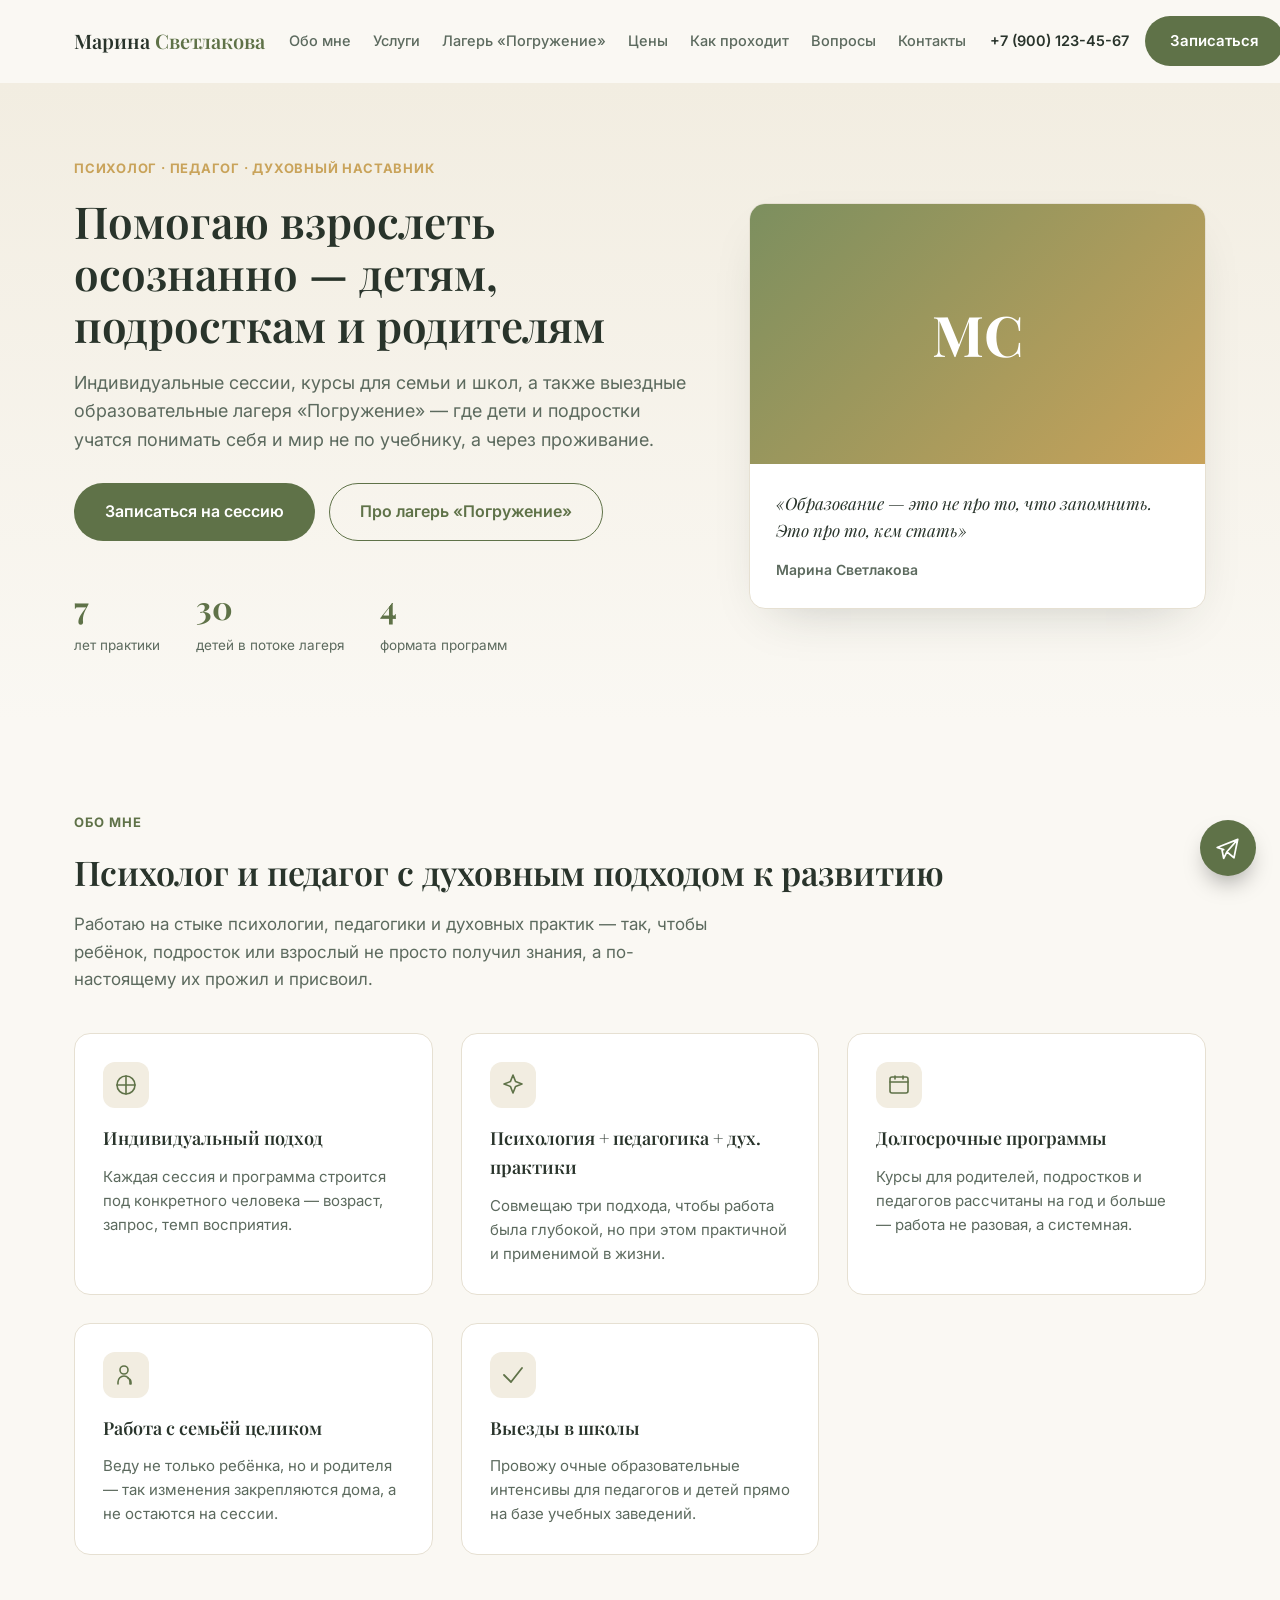
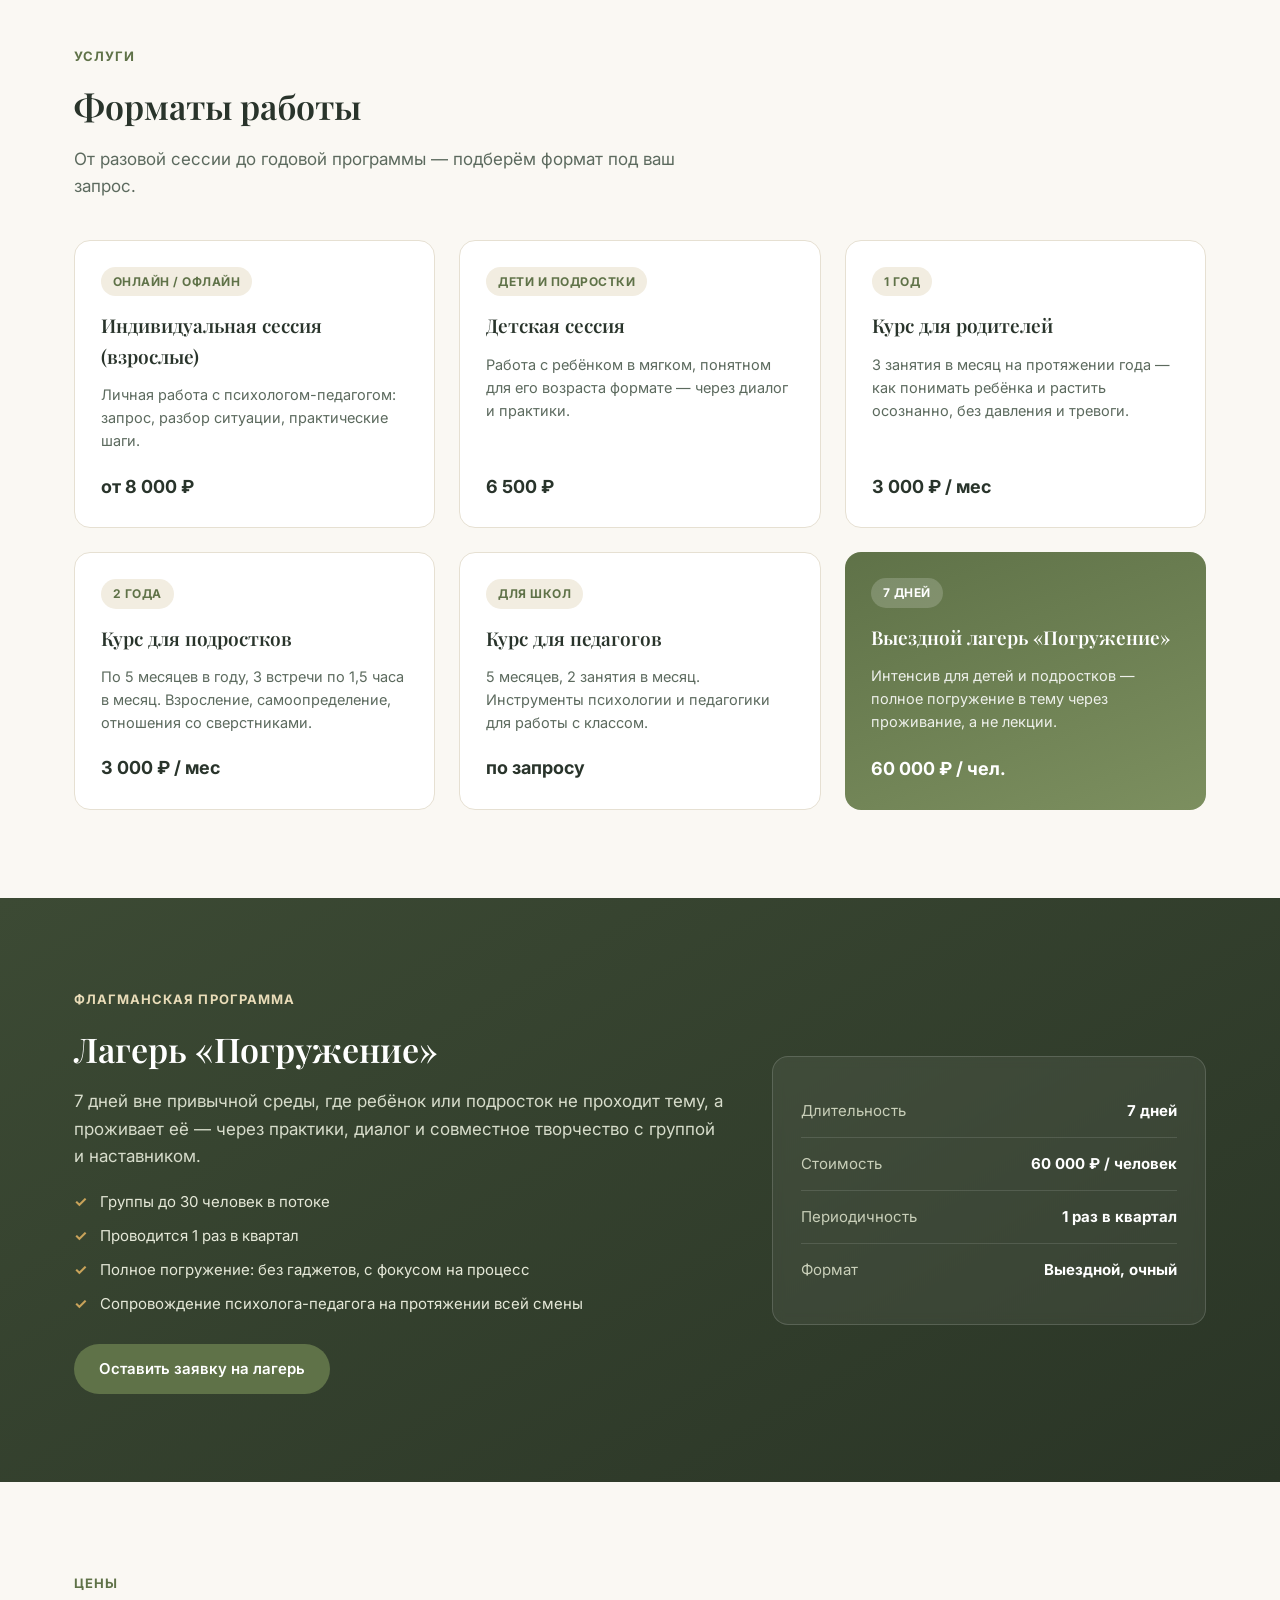
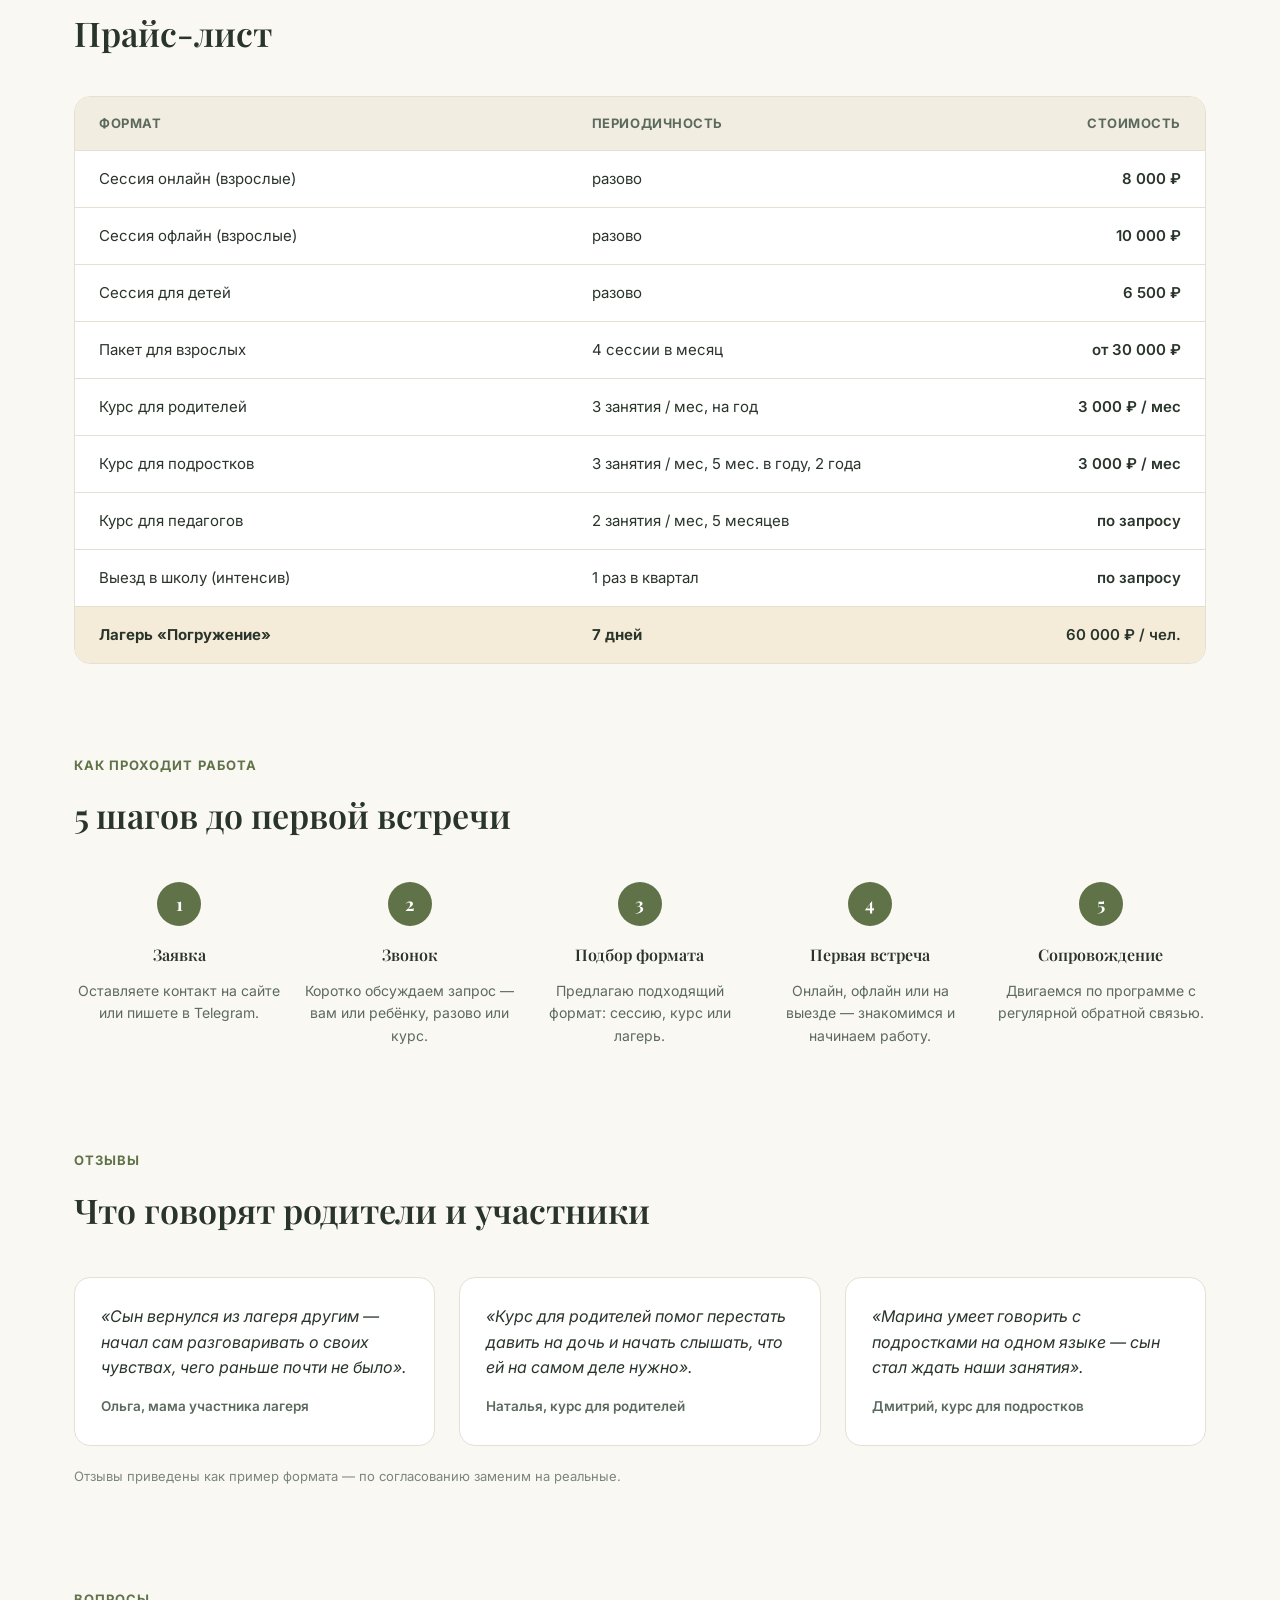
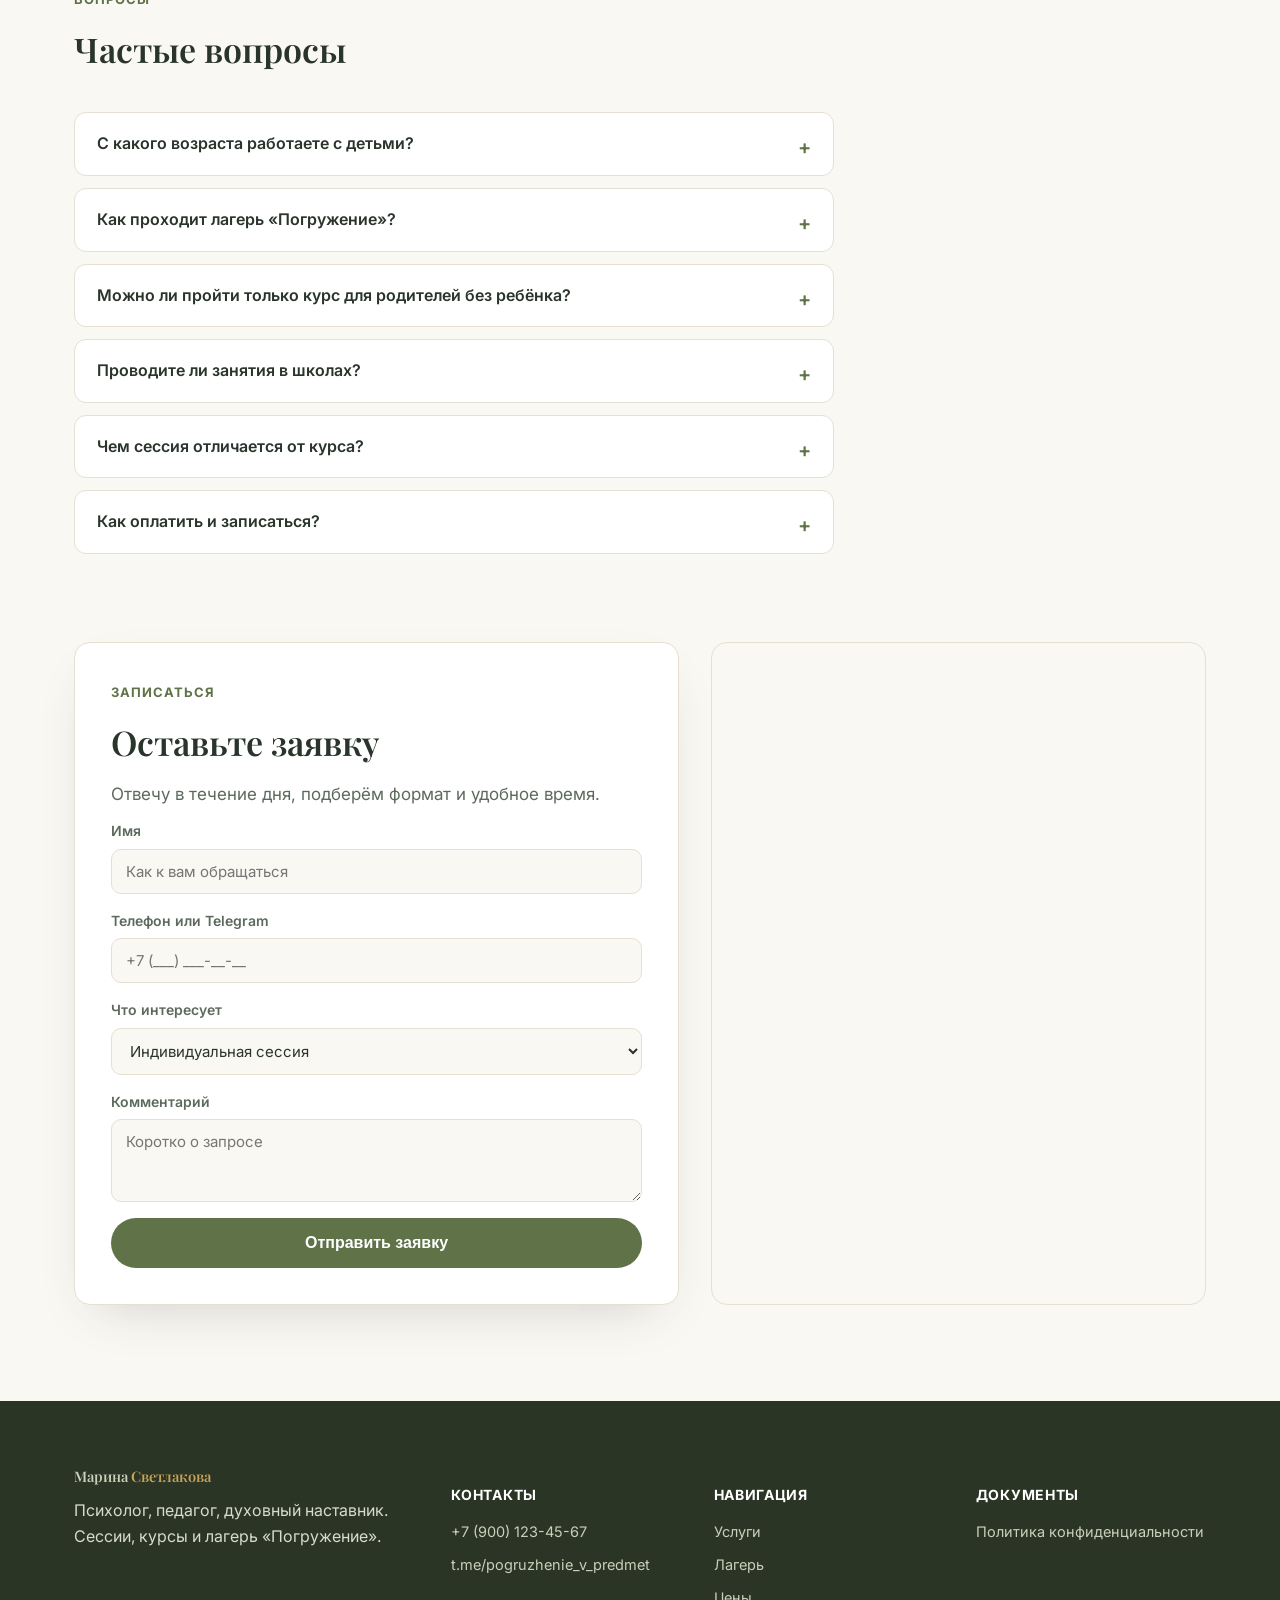
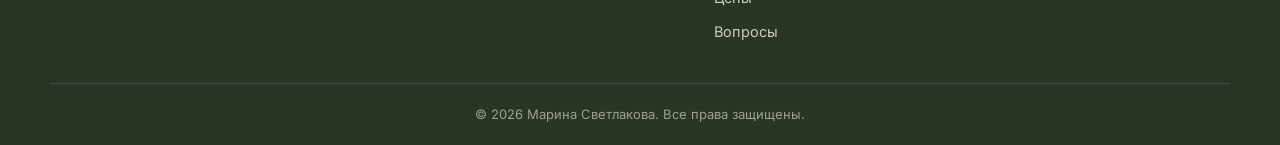
==== index.html @ 09aef061 "init: landing for Марина Светлакова — психолог-педагог, программа Погружение" ====
<!DOCTYPE html>
<html lang="ru">
<head>
<meta charset="UTF-8">
<meta name="viewport" content="width=device-width, initial-scale=1.0">
<title>Марина Светлакова — психолог-педагог, программа «Погружение»</title>
<meta name="description" content="Индивидуальные сессии, детские и подростковые курсы, выездные образовательные лагеря «Погружение» с психологом-педагогом Мариной Светлаковой.">
<link rel="preconnect" href="https://fonts.googleapis.com">
<link rel="preconnect" href="https://fonts.gstatic.com" crossorigin>
<link href="https://fonts.googleapis.com/css2?family=Playfair+Display:wght@500;600;700&family=Inter:wght@400;500;600;700;800&display=swap" rel="stylesheet">
<link rel="stylesheet" href="styles.css">
</head>
<body>

<header class="header" id="header">
  <div class="header__inner container">
    <a href="#" class="logo">Марина <span>Светлакова</span></a>
    <nav class="nav" id="nav">
      <a href="#about">Обо мне</a>
      <a href="#services">Услуги</a>
      <a href="#camp">Лагерь «Погружение»</a>
      <a href="#price">Цены</a>
      <a href="#process">Как проходит</a>
      <a href="#faq">Вопросы</a>
      <a href="#contacts">Контакты</a>
    </nav>
    <div class="header__actions">
      <a href="tel:+79001234567" class="header__phone">+7 (900) 123-45-67</a>
      <a href="#form" class="btn btn--primary">Записаться</a>
      <button class="burger" id="burger" aria-label="Меню"><span></span><span></span><span></span></button>
    </div>
  </div>
</header>

<main>

  <!-- HERO -->
  <section class="hero">
    <div class="container hero__inner">
      <div class="hero__text">
        <span class="eyebrow">Психолог · педагог · духовный наставник</span>
        <h1>Помогаю взрослеть осознанно — детям, подросткам и родителям</h1>
        <p class="hero__lead">Индивидуальные сессии, курсы для семьи и школ, а также выездные образовательные лагеря «Погружение» — где дети и подростки учатся понимать себя и мир не по учебнику, а через проживание.</p>
        <div class="hero__cta">
          <a href="#form" class="btn btn--primary btn--lg">Записаться на сессию</a>
          <a href="#camp" class="btn btn--ghost btn--lg">Про лагерь «Погружение»</a>
        </div>
        <div class="hero__stats">
          <div class="stat"><span class="stat__num" data-target="7">0</span><span class="stat__label">лет практики</span></div>
          <div class="stat"><span class="stat__num" data-target="30">0</span><span class="stat__label">детей в потоке лагеря</span></div>
          <div class="stat"><span class="stat__num" data-target="4">0</span><span class="stat__label">формата программ</span></div>
        </div>
      </div>
      <div class="hero__card">
        <div class="hero__card-photo" aria-hidden="true">МС</div>
        <div class="hero__card-body">
          <p class="hero__card-quote">«Образование — это не про то, что запомнить. Это про то, кем стать»</p>
          <span class="hero__card-name">Марина Светлакова</span>
        </div>
      </div>
    </div>
  </section>

  <!-- ADVANTAGES -->
  <section class="adv-section" id="about">
    <div class="container">
      <span class="section-tag">Обо мне</span>
      <h2>Психолог и педагог с духовным подходом к развитию</h2>
      <p class="section-lead">Работаю на стыке психологии, педагогики и духовных практик — так, чтобы ребёнок, подросток или взрослый не просто получил знания, а по-настоящему их прожил и присвоил.</p>
      <div class="adv-grid">
        <div class="adv">
          <div class="adv__icon"><svg viewBox="0 0 24 24" fill="none"><path d="M12 3v18M3 12h18" stroke="currentColor" stroke-width="1.6" stroke-linecap="round"/><circle cx="12" cy="12" r="9" stroke="currentColor" stroke-width="1.6"/></svg></div>
          <h3>Индивидуальный подход</h3>
          <p>Каждая сессия и программа строится под конкретного человека — возраст, запрос, темп восприятия.</p>
        </div>
        <div class="adv">
          <div class="adv__icon"><svg viewBox="0 0 24 24" fill="none"><path d="M12 2l2.6 6.6L21 11l-6.4 2.4L12 20l-2.6-6.6L3 11l6.4-2.4L12 2z" stroke="currentColor" stroke-width="1.6" stroke-linejoin="round"/></svg></div>
          <h3>Психология + педагогика + дух. практики</h3>
          <p>Совмещаю три подхода, чтобы работа была глубокой, но при этом практичной и применимой в жизни.</p>
        </div>
        <div class="adv">
          <div class="adv__icon"><svg viewBox="0 0 24 24" fill="none"><rect x="3" y="4" width="18" height="16" rx="2" stroke="currentColor" stroke-width="1.6"/><path d="M3 9h18M8 3v3M16 3v3" stroke="currentColor" stroke-width="1.6" stroke-linecap="round"/></svg></div>
          <h3>Долгосрочные программы</h3>
          <p>Курсы для родителей, подростков и педагогов рассчитаны на год и больше — работа не разовая, а системная.</p>
        </div>
        <div class="adv">
          <div class="adv__icon"><svg viewBox="0 0 24 24" fill="none"><path d="M4 21v-2a6 6 0 0112 0v2M10 11a4 4 0 100-8 4 4 0 000 8zM17 21v-1.5a4.5 4.5 0 00-3-4.24" stroke="currentColor" stroke-width="1.6" stroke-linecap="round"/></svg></div>
          <h3>Работа с семьёй целиком</h3>
          <p>Веду не только ребёнка, но и родителя — так изменения закрепляются дома, а не остаются на сессии.</p>
        </div>
        <div class="adv">
          <div class="adv__icon"><svg viewBox="0 0 24 24" fill="none"><path d="M3 12l7 7L21 5" stroke="currentColor" stroke-width="1.8" stroke-linecap="round" stroke-linejoin="round"/></svg></div>
          <h3>Выезды в школы</h3>
          <p>Провожу очные образовательные интенсивы для педагогов и детей прямо на базе учебных заведений.</p>
        </div>
      </div>
    </div>
  </section>

  <!-- SERVICES -->
  <section class="services" id="services">
    <div class="container">
      <span class="section-tag">Услуги</span>
      <h2>Форматы работы</h2>
      <p class="section-lead">От разовой сессии до годовой программы — подберём формат под ваш запрос.</p>
      <div class="services-grid">
        <div class="service">
          <span class="service__badge">Онлайн / офлайн</span>
          <h3>Индивидуальная сессия (взрослые)</h3>
          <p>Личная работа с психологом-педагогом: запрос, разбор ситуации, практические шаги.</p>
          <span class="service__price">от 8 000 ₽</span>
        </div>
        <div class="service">
          <span class="service__badge">Дети и подростки</span>
          <h3>Детская сессия</h3>
          <p>Работа с ребёнком в мягком, понятном для его возраста формате — через диалог и практики.</p>
          <span class="service__price">6 500 ₽</span>
        </div>
        <div class="service">
          <span class="service__badge">1 год</span>
          <h3>Курс для родителей</h3>
          <p>3 занятия в месяц на протяжении года — как понимать ребёнка и растить осознанно, без давления и тревоги.</p>
          <span class="service__price">3 000 ₽ / мес</span>
        </div>
        <div class="service">
          <span class="service__badge">2 года</span>
          <h3>Курс для подростков</h3>
          <p>По 5 месяцев в году, 3 встречи по 1,5 часа в месяц. Взросление, самоопределение, отношения со сверстниками.</p>
          <span class="service__price">3 000 ₽ / мес</span>
        </div>
        <div class="service">
          <span class="service__badge">Для школ</span>
          <h3>Курс для педагогов</h3>
          <p>5 месяцев, 2 занятия в месяц. Инструменты психологии и педагогики для работы с классом.</p>
          <span class="service__price">по запросу</span>
        </div>
        <div class="service service--accent">
          <span class="service__badge">7 дней</span>
          <h3>Выездной лагерь «Погружение»</h3>
          <p>Интенсив для детей и подростков — полное погружение в тему через проживание, а не лекции.</p>
          <span class="service__price">60 000 ₽ / чел.</span>
        </div>
      </div>
    </div>
  </section>

  <!-- CAMP -->
  <section class="camp" id="camp">
    <div class="container camp__inner">
      <div class="camp__text">
        <span class="section-tag section-tag--light">Флагманская программа</span>
        <h2>Лагерь «Погружение»</h2>
        <p class="camp__lead">7 дней вне привычной среды, где ребёнок или подросток не проходит тему, а проживает её — через практики, диалог и совместное творчество с группой и наставником.</p>
        <ul class="camp__list">
          <li>Группы до 30 человек в потоке</li>
          <li>Проводится 1 раз в квартал</li>
          <li>Полное погружение: без гаджетов, с фокусом на процесс</li>
          <li>Сопровождение психолога-педагога на протяжении всей смены</li>
        </ul>
        <a href="#form" class="btn btn--primary">Оставить заявку на лагерь</a>
      </div>
      <div class="camp__card">
        <div class="camp__card-row"><span>Длительность</span><strong>7 дней</strong></div>
        <div class="camp__card-row"><span>Стоимость</span><strong>60 000 ₽ / человек</strong></div>
        <div class="camp__card-row"><span>Периодичность</span><strong>1 раз в квартал</strong></div>
        <div class="camp__card-row"><span>Формат</span><strong>Выездной, очный</strong></div>
      </div>
    </div>
  </section>

  <!-- PRICE -->
  <section class="price-section" id="price">
    <div class="container">
      <span class="section-tag">Цены</span>
      <h2>Прайс-лист</h2>
      <div class="price-table">
        <div class="price-row price-row--head"><span>Формат</span><span>Периодичность</span><span>Стоимость</span></div>
        <div class="price-row"><span>Сессия онлайн (взрослые)</span><span>разово</span><span>8 000 ₽</span></div>
        <div class="price-row"><span>Сессия офлайн (взрослые)</span><span>разово</span><span>10 000 ₽</span></div>
        <div class="price-row"><span>Сессия для детей</span><span>разово</span><span>6 500 ₽</span></div>
        <div class="price-row"><span>Пакет для взрослых</span><span>4 сессии в месяц</span><span>от 30 000 ₽</span></div>
        <div class="price-row"><span>Курс для родителей</span><span>3 занятия / мес, на год</span><span>3 000 ₽ / мес</span></div>
        <div class="price-row"><span>Курс для подростков</span><span>3 занятия / мес, 5 мес. в году, 2 года</span><span>3 000 ₽ / мес</span></div>
        <div class="price-row"><span>Курс для педагогов</span><span>2 занятия / мес, 5 месяцев</span><span>по запросу</span></div>
        <div class="price-row"><span>Выезд в школу (интенсив)</span><span>1 раз в квартал</span><span>по запросу</span></div>
        <div class="price-row price-row--accent"><span>Лагерь «Погружение»</span><span>7 дней</span><span>60 000 ₽ / чел.</span></div>
      </div>
    </div>
  </section>

  <!-- PROCESS -->
  <section class="process" id="process">
    <div class="container">
      <span class="section-tag">Как проходит работа</span>
      <h2>5 шагов до первой встречи</h2>
      <div class="process-grid">
        <div class="step"><span class="step__num">1</span><h3>Заявка</h3><p>Оставляете контакт на сайте или пишете в Telegram.</p></div>
        <div class="step"><span class="step__num">2</span><h3>Звонок</h3><p>Коротко обсуждаем запрос — вам или ребёнку, разово или курс.</p></div>
        <div class="step"><span class="step__num">3</span><h3>Подбор формата</h3><p>Предлагаю подходящий формат: сессию, курс или лагерь.</p></div>
        <div class="step"><span class="step__num">4</span><h3>Первая встреча</h3><p>Онлайн, офлайн или на выезде — знакомимся и начинаем работу.</p></div>
        <div class="step"><span class="step__num">5</span><h3>Сопровождение</h3><p>Двигаемся по программе с регулярной обратной связью.</p></div>
      </div>
    </div>
  </section>

  <!-- REVIEWS -->
  <section class="reviews" id="reviews">
    <div class="container">
      <span class="section-tag">Отзывы</span>
      <h2>Что говорят родители и участники</h2>
      <div class="reviews-grid">
        <div class="review">
          <p>«Сын вернулся из лагеря другим — начал сам разговаривать о своих чувствах, чего раньше почти не было».</p>
          <span class="review__name">Ольга, мама участника лагеря</span>
        </div>
        <div class="review">
          <p>«Курс для родителей помог перестать давить на дочь и начать слышать, что ей на самом деле нужно».</p>
          <span class="review__name">Наталья, курс для родителей</span>
        </div>
        <div class="review">
          <p>«Марина умеет говорить с подростками на одном языке — сын стал ждать наши занятия».</p>
          <span class="review__name">Дмитрий, курс для подростков</span>
        </div>
      </div>
      <p class="reviews__note">Отзывы приведены как пример формата — по согласованию заменим на реальные.</p>
    </div>
  </section>

  <!-- FAQ -->
  <section class="faq" id="faq">
    <div class="container">
      <span class="section-tag">Вопросы</span>
      <h2>Частые вопросы</h2>
      <div class="faq__list">
        <details class="faq__item">
          <summary>С какого возраста работаете с детьми?</summary>
          <p>Индивидуальные сессии и курс для подростков подходят от младшего школьного возраста и старше — формат подбирается под конкретного ребёнка.</p>
        </details>
        <details class="faq__item">
          <summary>Как проходит лагерь «Погружение»?</summary>
          <p>7 дней выездного формата в группе до 30 человек, с полным сопровождением психолога-педагога. Проводится раз в квартал, даты уточняются заранее.</p>
        </details>
        <details class="faq__item">
          <summary>Можно ли пройти только курс для родителей без ребёнка?</summary>
          <p>Да, курс для родителей — самостоятельный формат. Многие проходят его параллельно с курсом для подростков, но это не обязательно.</p>
        </details>
        <details class="faq__item">
          <summary>Проводите ли занятия в школах?</summary>
          <p>Да, раз в квартал выезжаю в учебные заведения — провожу интенсивы для педагогов и занятия для детей. Формат и стоимость обсуждаются индивидуально.</p>
        </details>
        <details class="faq__item">
          <summary>Чем сессия отличается от курса?</summary>
          <p>Сессия — разовая встреча под конкретный запрос. Курс — системная работа на несколько месяцев или лет с регулярными занятиями.</p>
        </details>
        <details class="faq__item">
          <summary>Как оплатить и записаться?</summary>
          <p>Оставьте заявку в форме на сайте или напишите в Telegram — согласуем формат, дату и способ оплаты.</p>
        </details>
      </div>
    </div>
  </section>

  <!-- FORM + MAP -->
  <section class="form-section" id="form">
    <div class="container form-section__inner">
      <div class="form-card">
        <span class="section-tag">Записаться</span>
        <h2>Оставьте заявку</h2>
        <p class="section-lead">Отвечу в течение дня, подберём формат и удобное время.</p>
        <form id="leadForm" class="form">
          <input type="text" name="_gotcha" style="display:none" tabindex="-1" autocomplete="off">
          <label>Имя
            <input type="text" name="name" placeholder="Как к вам обращаться" required>
          </label>
          <label>Телефон или Telegram
            <input type="tel" name="phone" placeholder="+7 (___) ___-__-__" required>
          </label>
          <label>Что интересует
            <select name="topic">
              <option>Индивидуальная сессия</option>
              <option>Курс для родителей</option>
              <option>Курс для подростков</option>
              <option>Курс для педагогов</option>
              <option>Лагерь «Погружение»</option>
              <option>Выезд в школу</option>
            </select>
          </label>
          <label>Комментарий
            <textarea name="comment" placeholder="Коротко о запросе" rows="3"></textarea>
          </label>
          <button type="submit" class="btn btn--primary btn--lg">Отправить заявку</button>
        </form>
      </div>
      <div class="map-card">
        <iframe
          src="https://yandex.ru/map-widget/v1/?ll=37.617698%2C55.755864&z=10"
          width="100%" height="100%" frameborder="0" loading="lazy"></iframe>
      </div>
    </div>
  </section>

</main>

<footer class="footer" id="contacts">
  <div class="container footer__inner">
    <div class="footer__col">
      <a href="#" class="logo logo--footer">Марина <span>Светлакова</span></a>
      <p>Психолог, педагог, духовный наставник. Сессии, курсы и лагерь «Погружение».</p>
    </div>
    <div class="footer__col">
      <h4>Контакты</h4>
      <a href="tel:+79001234567">+7 (900) 123-45-67</a>
      <a href="https://t.me/pogruzhenie_v_predmet" target="_blank" rel="noopener">t.me/pogruzhenie_v_predmet</a>
    </div>
    <div class="footer__col">
      <h4>Навигация</h4>
      <a href="#services">Услуги</a>
      <a href="#camp">Лагерь</a>
      <a href="#price">Цены</a>
      <a href="#faq">Вопросы</a>
    </div>
    <div class="footer__col">
      <h4>Документы</h4>
      <a href="privacy.html">Политика конфиденциальности</a>
    </div>
  </div>
  <div class="footer__bottom container">
    <span>&copy; <span id="year"></span> Марина Светлакова. Все права защищены.</span>
  </div>
</footer>

<a href="https://t.me/pogruzhenie_v_predmet" target="_blank" rel="noopener" class="fab" aria-label="Написать в Telegram">
  <svg viewBox="0 0 24 24" fill="none"><path d="M21 4L2 11.5l6 2m13-9.5l-3.5 17L11 15.5m10-11.5L11 15.5m0 0l-3 6-1.5-7.5" stroke="currentColor" stroke-width="1.6" stroke-linecap="round" stroke-linejoin="round"/></svg>
</a>

<script src="script.js"></script>
</body>
</html>
---- styles.css ----
:root {
  --clr-bg: #faf8f3;
  --clr-bg-alt: #f2ede1;
  --clr-surface: #ffffff;
  --clr-ink: #29342b;
  --clr-ink-soft: #5c6a5e;
  --clr-accent: #7c8f5f;
  --clr-accent-dark: #5f7248;
  --clr-gold: #c9a35a;
  --clr-border: #e6e0d2;
  --radius: 16px;
  --shadow: 0 20px 50px -25px rgba(41, 52, 43, 0.25);
  --font-head: 'Playfair Display', serif;
  --font-body: 'Inter', sans-serif;
}

* { box-sizing: border-box; }
html { scroll-behavior: smooth; }
body {
  margin: 0;
  font-family: var(--font-body);
  background: var(--clr-bg);
  color: var(--clr-ink);
  line-height: 1.6;
}
img { max-width: 100%; display: block; }
a { color: inherit; text-decoration: none; }
ul { margin: 0; padding: 0; list-style: none; }
h1, h2, h3 { font-family: var(--font-head); font-weight: 600; margin: 0 0 12px; color: var(--clr-ink); }
p { margin: 0 0 12px; }

.container { max-width: 1180px; margin: 0 auto; padding: 0 24px; }

.btn {
  display: inline-flex; align-items: center; justify-content: center;
  padding: 12px 24px; border-radius: 999px; font-weight: 600; font-size: 15px;
  border: 1px solid transparent; cursor: pointer; transition: transform .18s ease, box-shadow .18s ease, background .18s ease;
  white-space: nowrap;
}
.btn--primary { background: var(--clr-accent-dark); color: #fff; }
.btn--primary:hover { background: var(--clr-accent); transform: translateY(-2px); box-shadow: 0 12px 24px -12px rgba(95,114,72,.6); }
.btn--ghost { background: transparent; color: var(--clr-accent-dark); border-color: var(--clr-accent-dark); }
.btn--ghost:hover { background: var(--clr-accent-dark); color: #fff; }
.btn--lg { padding: 15px 30px; font-size: 16px; }

.section-tag {
  display: inline-block; font-size: 13px; font-weight: 700; letter-spacing: .08em; text-transform: uppercase;
  color: var(--clr-accent-dark); margin-bottom: 12px;
}
.section-tag--light { color: #e9dcb8; }
.section-lead { max-width: 640px; color: var(--clr-ink-soft); font-size: 17px; }

/* HEADER */
.header {
  position: sticky; top: 0; z-index: 100; background: rgba(250, 248, 243, .9);
  backdrop-filter: blur(10px); border-bottom: 1px solid transparent; transition: border-color .2s, box-shadow .2s;
}
.header.scrolled { border-color: var(--clr-border); box-shadow: 0 8px 24px -20px rgba(0,0,0,.3); }
.header__inner {
  display: flex; align-items: center; justify-content: space-between; gap: 24px; min-width: 0; padding: 16px 24px;
}
.logo { font-family: var(--font-head); font-size: 20px; font-weight: 600; flex-shrink: 0; color: var(--clr-ink); }
.logo span { color: var(--clr-accent-dark); }
.nav { display: flex; gap: 22px; }
.nav a { font-size: 14.5px; font-weight: 500; color: var(--clr-ink-soft); white-space: nowrap; transition: color .15s; }
.nav a:hover { color: var(--clr-accent-dark); }
.header__actions { display: flex; align-items: center; gap: 16px; flex-shrink: 0; }
.header__phone { font-weight: 600; font-size: 14.5px; white-space: nowrap; }
.burger { display: none; flex-direction: column; gap: 5px; background: none; border: none; cursor: pointer; padding: 4px; }
.burger span { width: 22px; height: 2px; background: var(--clr-ink); border-radius: 2px; }

/* HERO */
.hero { padding: 72px 0 64px; background: linear-gradient(180deg, var(--clr-bg-alt), var(--clr-bg)); }
.hero__inner { display: grid; grid-template-columns: 1.15fr .85fr; gap: 56px; align-items: center; }
.eyebrow { display: inline-block; font-size: 13px; font-weight: 700; letter-spacing: .06em; text-transform: uppercase; color: var(--clr-gold); margin-bottom: 16px; }
.hero h1 { font-size: 44px; line-height: 1.18; margin-bottom: 18px; }
.hero__lead { font-size: 18px; color: var(--clr-ink-soft); margin-bottom: 28px; }
.hero__cta { display: flex; gap: 14px; flex-wrap: wrap; margin-bottom: 40px; }
.hero__stats { display: flex; gap: 36px; flex-wrap: wrap; }
.stat__num { display: block; font-family: var(--font-head); font-size: 32px; font-weight: 700; color: var(--clr-accent-dark); }
.stat__label { font-size: 13.5px; color: var(--clr-ink-soft); }

.hero__card {
  background: var(--clr-surface); border-radius: var(--radius); box-shadow: var(--shadow);
  overflow: hidden; border: 1px solid var(--clr-border);
}
.hero__card-photo {
  height: 260px; display: flex; align-items: center; justify-content: center;
  background: linear-gradient(135deg, var(--clr-accent), var(--clr-gold));
  color: #fff; font-family: var(--font-head); font-size: 56px; font-weight: 700;
}
.hero__card-body { padding: 26px; }
.hero__card-quote { font-family: var(--font-head); font-style: italic; font-size: 17px; color: var(--clr-ink); }
.hero__card-name { font-size: 14px; color: var(--clr-ink-soft); font-weight: 600; }

/* ADVANTAGES */
.adv-section { padding: 88px 0; }
.adv-section h2, .services h2, .price-section h2, .process h2, .reviews h2, .faq h2, .form-section h2 { font-size: 34px; }
.adv-grid { display: grid; grid-template-columns: repeat(3, 1fr); gap: 28px; margin-top: 40px; }
.adv__icon-wrap { display: none; }
.adv { background: var(--clr-surface); border: 1px solid var(--clr-border); border-radius: var(--radius); padding: 28px; }
.adv__icon { width: 46px; height: 46px; border-radius: 12px; background: var(--clr-bg-alt); color: var(--clr-accent-dark); display: flex; align-items: center; justify-content: center; margin-bottom: 16px; }
.adv__icon svg { width: 24px; height: 24px; }
.adv h3 { font-size: 18px; }
.adv p { color: var(--clr-ink-soft); font-size: 15px; margin: 0; }

/* SERVICES */
.services { padding: 0 0 88px; }
.services-grid { display: grid; grid-template-columns: repeat(3, 1fr); gap: 24px; margin-top: 40px; }
.service { background: var(--clr-surface); border: 1px solid var(--clr-border); border-radius: var(--radius); padding: 26px; display: flex; flex-direction: column; }
.service--accent { background: linear-gradient(160deg, var(--clr-accent-dark), var(--clr-accent)); color: #fff; border: none; }
.service--accent h3, .service--accent .service__price { color: #fff; }
.service--accent .service__badge { background: rgba(255,255,255,.18); color: #fff; }
.service__badge { align-self: flex-start; font-size: 12px; font-weight: 700; text-transform: uppercase; letter-spacing: .04em; background: var(--clr-bg-alt); color: var(--clr-accent-dark); padding: 5px 12px; border-radius: 999px; margin-bottom: 14px; }
.service h3 { font-size: 19px; }
.service p { color: var(--clr-ink-soft); font-size: 14.5px; flex: 1; }
.service--accent p { color: rgba(255,255,255,.88); }
.service__price { font-weight: 700; font-size: 18px; margin-top: 8px; }

/* CAMP */
.camp { background: linear-gradient(150deg, #3c4a34, #2a3526); color: #f3efe2; padding: 88px 0; }
.camp__inner { display: grid; grid-template-columns: 1.2fr .8fr; gap: 48px; align-items: center; }
.camp h2 { color: #fff; font-size: 34px; }
.camp__lead { color: #d7dccb; font-size: 17px; }
.camp__list { margin: 20px 0 28px; display: flex; flex-direction: column; gap: 10px; }
.camp__list li { padding-left: 26px; position: relative; color: #e5e8d8; font-size: 15px; }
.camp__list li::before { content: '✓'; position: absolute; left: 0; color: var(--clr-gold); font-weight: 700; }
.camp__card { background: rgba(255,255,255,.06); border: 1px solid rgba(255,255,255,.15); border-radius: var(--radius); padding: 28px; backdrop-filter: blur(6px); }
.camp__card-row { display: flex; justify-content: space-between; padding: 14px 0; border-bottom: 1px solid rgba(255,255,255,.12); font-size: 15px; }
.camp__card-row:last-child { border-bottom: none; }
.camp__card-row span { color: #c9cfb9; }
.camp__card-row strong { color: #fff; }

/* PRICE */
.price-section { padding: 88px 0; }
.price-table { margin-top: 36px; border: 1px solid var(--clr-border); border-radius: var(--radius); overflow: hidden; background: var(--clr-surface); }
.price-row { display: grid; grid-template-columns: 2fr 1.4fr 1fr; gap: 12px; padding: 16px 24px; border-bottom: 1px solid var(--clr-border); font-size: 15px; align-items: center; }
.price-row:last-child { border-bottom: none; }
.price-row--head { background: var(--clr-bg-alt); font-weight: 700; font-size: 13px; text-transform: uppercase; letter-spacing: .04em; color: var(--clr-ink-soft); }
.price-row--accent { background: #f4ecd8; font-weight: 700; }
.price-row span:last-child { text-align: right; font-weight: 600; }
.price-row--head span:last-child { font-weight: 700; }

/* PROCESS */
.process { padding: 0 0 88px; }
.process-grid { display: grid; grid-template-columns: repeat(5, 1fr); gap: 20px; margin-top: 40px; }
.step { text-align: center; }
.step__num {
  display: flex; align-items: center; justify-content: center; width: 44px; height: 44px; margin: 0 auto 16px;
  border-radius: 50%; background: var(--clr-accent-dark); color: #fff; font-family: var(--font-head); font-weight: 700; font-size: 18px;
}
.step h3 { font-size: 16px; }
.step p { font-size: 14px; color: var(--clr-ink-soft); }

/* REVIEWS */
.reviews { padding: 0 0 88px; }
.reviews-grid { display: grid; grid-template-columns: repeat(3, 1fr); gap: 24px; margin-top: 40px; }
.review { background: var(--clr-surface); border: 1px solid var(--clr-border); border-radius: var(--radius); padding: 26px; }
.review p { font-style: italic; color: var(--clr-ink); }
.review__name { font-size: 13.5px; color: var(--clr-ink-soft); font-weight: 600; }
.reviews__note { margin-top: 20px; font-size: 13px; color: var(--clr-ink-soft); opacity: .8; }

/* FAQ */
.faq { padding: 0 0 88px; }
.faq__list { margin-top: 36px; display: flex; flex-direction: column; gap: 12px; max-width: 760px; }
.faq__item { background: var(--clr-surface); border: 1px solid var(--clr-border); border-radius: 12px; padding: 18px 22px; }
.faq__item summary { cursor: pointer; font-weight: 600; font-size: 16px; list-style: none; position: relative; padding-right: 24px; }
.faq__item summary::-webkit-details-marker { display: none; }
.faq__item summary::after { content: '+'; position: absolute; right: 0; top: 0; font-size: 20px; color: var(--clr-accent-dark); }
.faq__item[open] summary::after { content: '−'; }
.faq__item p { margin-top: 12px; color: var(--clr-ink-soft); font-size: 15px; }

/* FORM */
.form-section { padding: 0 0 96px; }
.form-section__inner { display: grid; grid-template-columns: 1.1fr .9fr; gap: 32px; align-items: stretch; }
.form-card { background: var(--clr-surface); border: 1px solid var(--clr-border); border-radius: var(--radius); padding: 36px; box-shadow: var(--shadow); }
.form { display: flex; flex-direction: column; gap: 16px; margin-top: 8px; }
.form label { display: flex; flex-direction: column; gap: 6px; font-size: 14px; font-weight: 600; color: var(--clr-ink-soft); }
.form input, .form select, .form textarea {
  font-family: var(--font-body); font-size: 15px; padding: 12px 14px; border-radius: 10px; border: 1px solid var(--clr-border);
  background: var(--clr-bg); color: var(--clr-ink); resize: vertical;
}
.form input:focus, .form select:focus, .form textarea:focus { outline: none; border-color: var(--clr-accent-dark); }
.map-card { border-radius: var(--radius); overflow: hidden; min-height: 320px; border: 1px solid var(--clr-border); }
.map-card iframe { width: 100%; height: 100%; min-height: 320px; border: 0; }

/* FOOTER */
.footer { background: #2a3526; color: #d7dccb; padding: 64px 0 0; }
.footer__inner { display: grid; grid-template-columns: 1.5fr 1fr 1fr 1fr; gap: 32px; padding-bottom: 40px; }
.footer__col { display: flex; flex-direction: column; gap: 10px; }
.footer__col h4 { color: #fff; font-family: var(--font-body); font-size: 14px; text-transform: uppercase; letter-spacing: .05em; margin-bottom: 4px; }
.footer__col a { color: #c9cfb9; font-size: 14.5px; }
.footer__col a:hover { color: #fff; }
.logo--footer { color: #fff; }
.logo--footer span { color: var(--clr-gold); }
.footer__bottom { border-top: 1px solid rgba(255,255,255,.12); padding: 20px 24px; font-size: 13px; color: #9aa389; text-align: center; }

/* FAB */
.fab {
  position: fixed; bottom: 24px; right: 24px; width: 56px; height: 56px; border-radius: 50%;
  background: var(--clr-accent-dark); color: #fff; display: flex; align-items: center; justify-content: center;
  box-shadow: 0 12px 24px -8px rgba(0,0,0,.4); z-index: 90; transition: transform .2s;
}
.fab:hover { transform: scale(1.08); }
.fab svg { width: 26px; height: 26px; }

/* REVEAL */
.reveal { opacity: 0; transform: translateY(24px); transition: opacity .6s ease, transform .6s ease; }
.reveal.is-visible { opacity: 1; transform: none; }

/* RESPONSIVE */
@media (max-width: 1180px) {
  .nav { gap: 16px; }
  .nav a { font-size: 14px; }
}
@media (max-width: 1100px) {
  .nav { display: none; }
  .burger { display: flex; }
  .nav.is-open {
    display: flex; flex-direction: column; position: absolute; top: 100%; left: 0; right: 0;
    background: var(--clr-surface); padding: 20px 24px; gap: 16px; border-bottom: 1px solid var(--clr-border);
  }
}
@media (max-width: 900px) {
  .hero__inner { grid-template-columns: 1fr; }
  .hero__card { order: -1; }
  .adv-grid, .services-grid, .reviews-grid { grid-template-columns: repeat(2, 1fr); }
  .process-grid { grid-template-columns: repeat(3, 1fr); }
  .camp__inner { grid-template-columns: 1fr; }
  .form-section__inner { grid-template-columns: 1fr; }
  .footer__inner { grid-template-columns: 1fr 1fr; }
  .price-row { grid-template-columns: 1.6fr 1fr .8fr; font-size: 13.5px; padding: 14px 16px; }
}
@media (max-width: 560px) {
  .header__phone { display: none; }
  .hero h1 { font-size: 32px; }
  .adv-grid, .services-grid, .reviews-grid, .process-grid { grid-template-columns: 1fr; }
  .hero__stats { gap: 24px; }
  .footer__inner { grid-template-columns: 1fr; }
}
@media (max-width: 380px) {
  .logo span { display: none; }
}
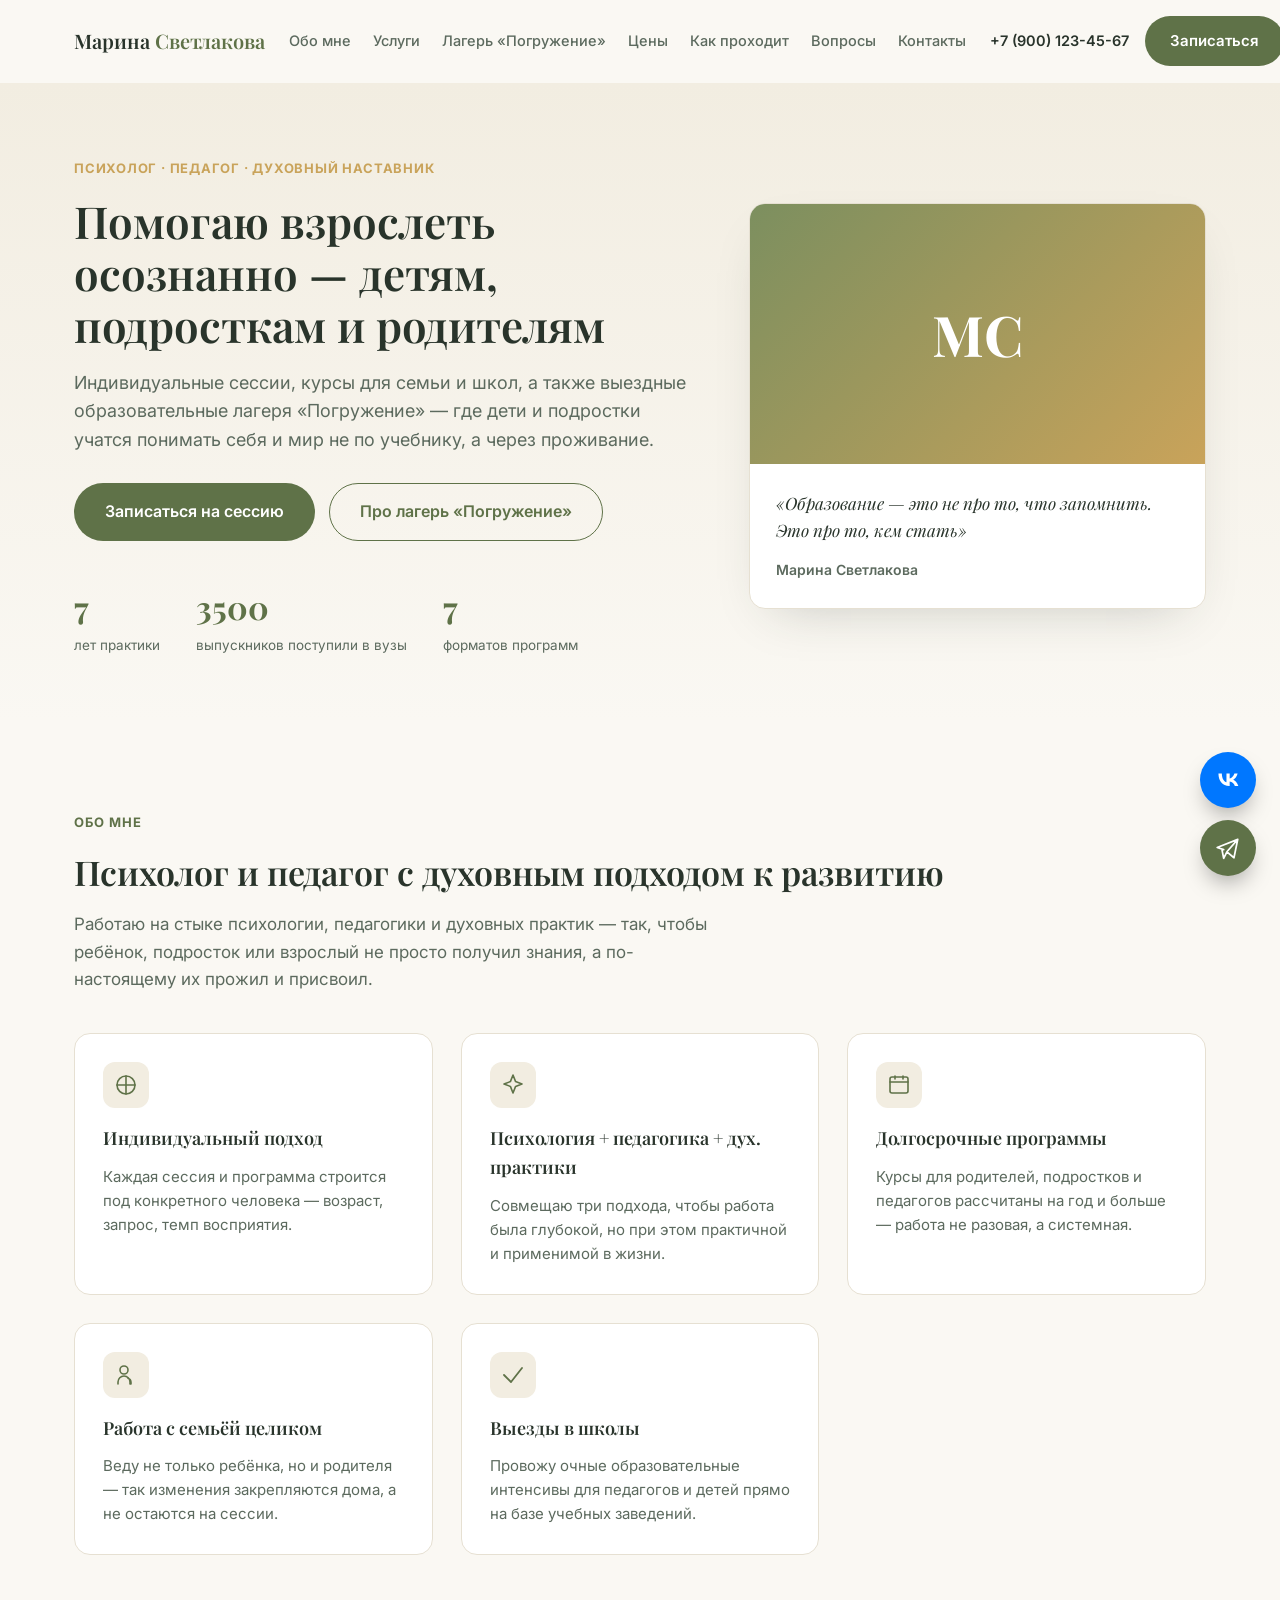
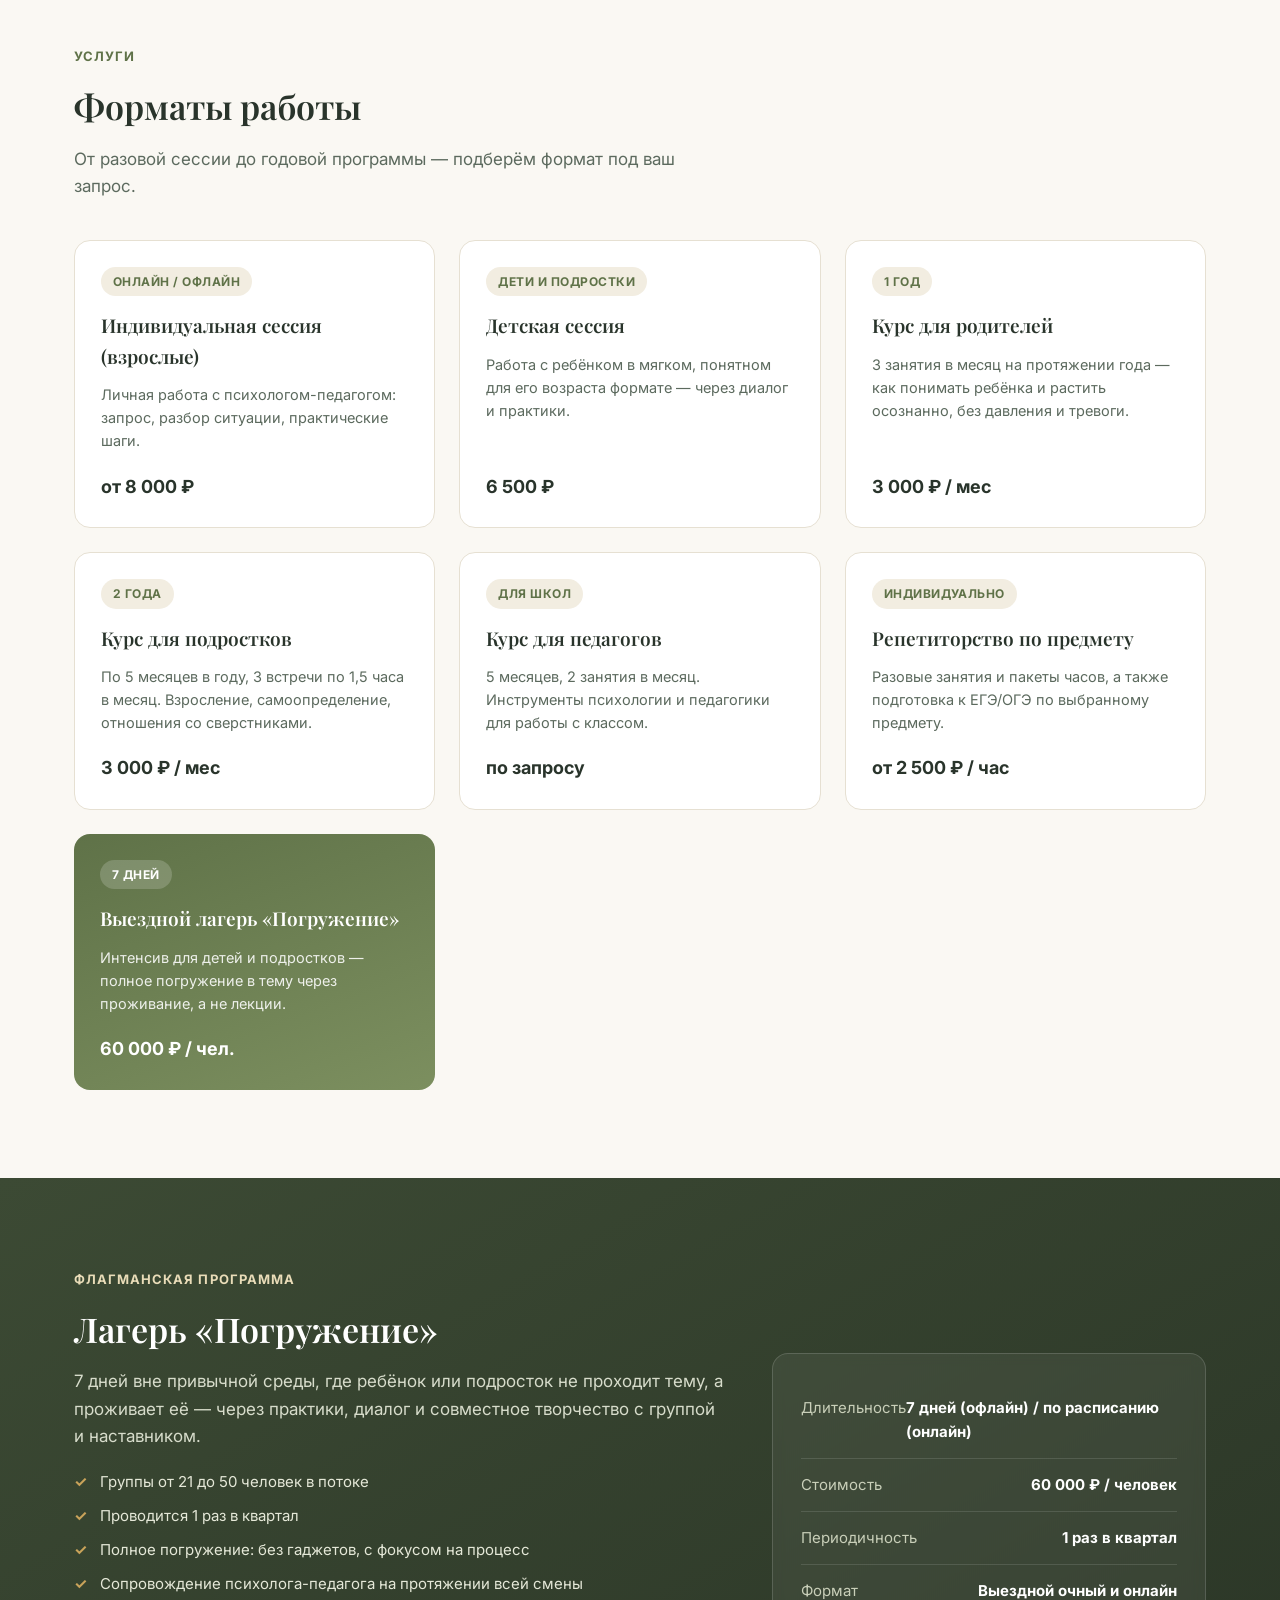
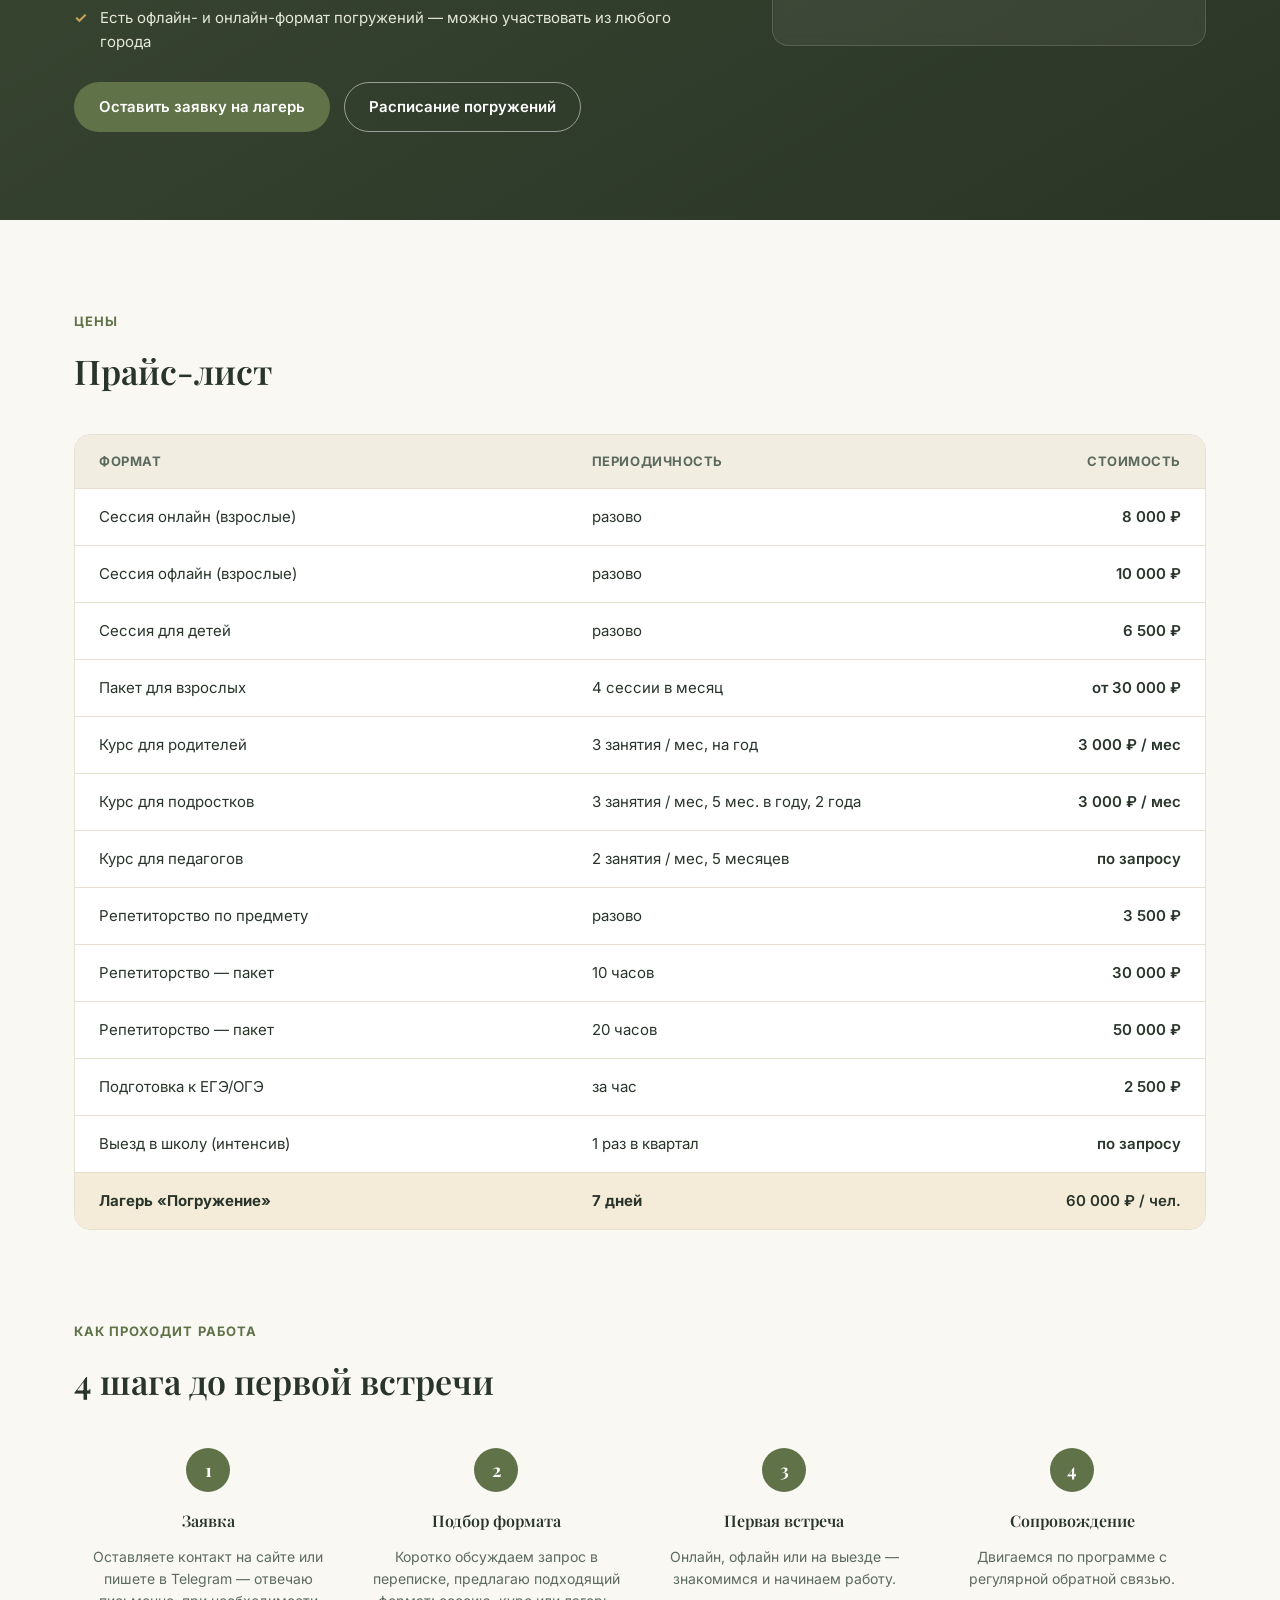
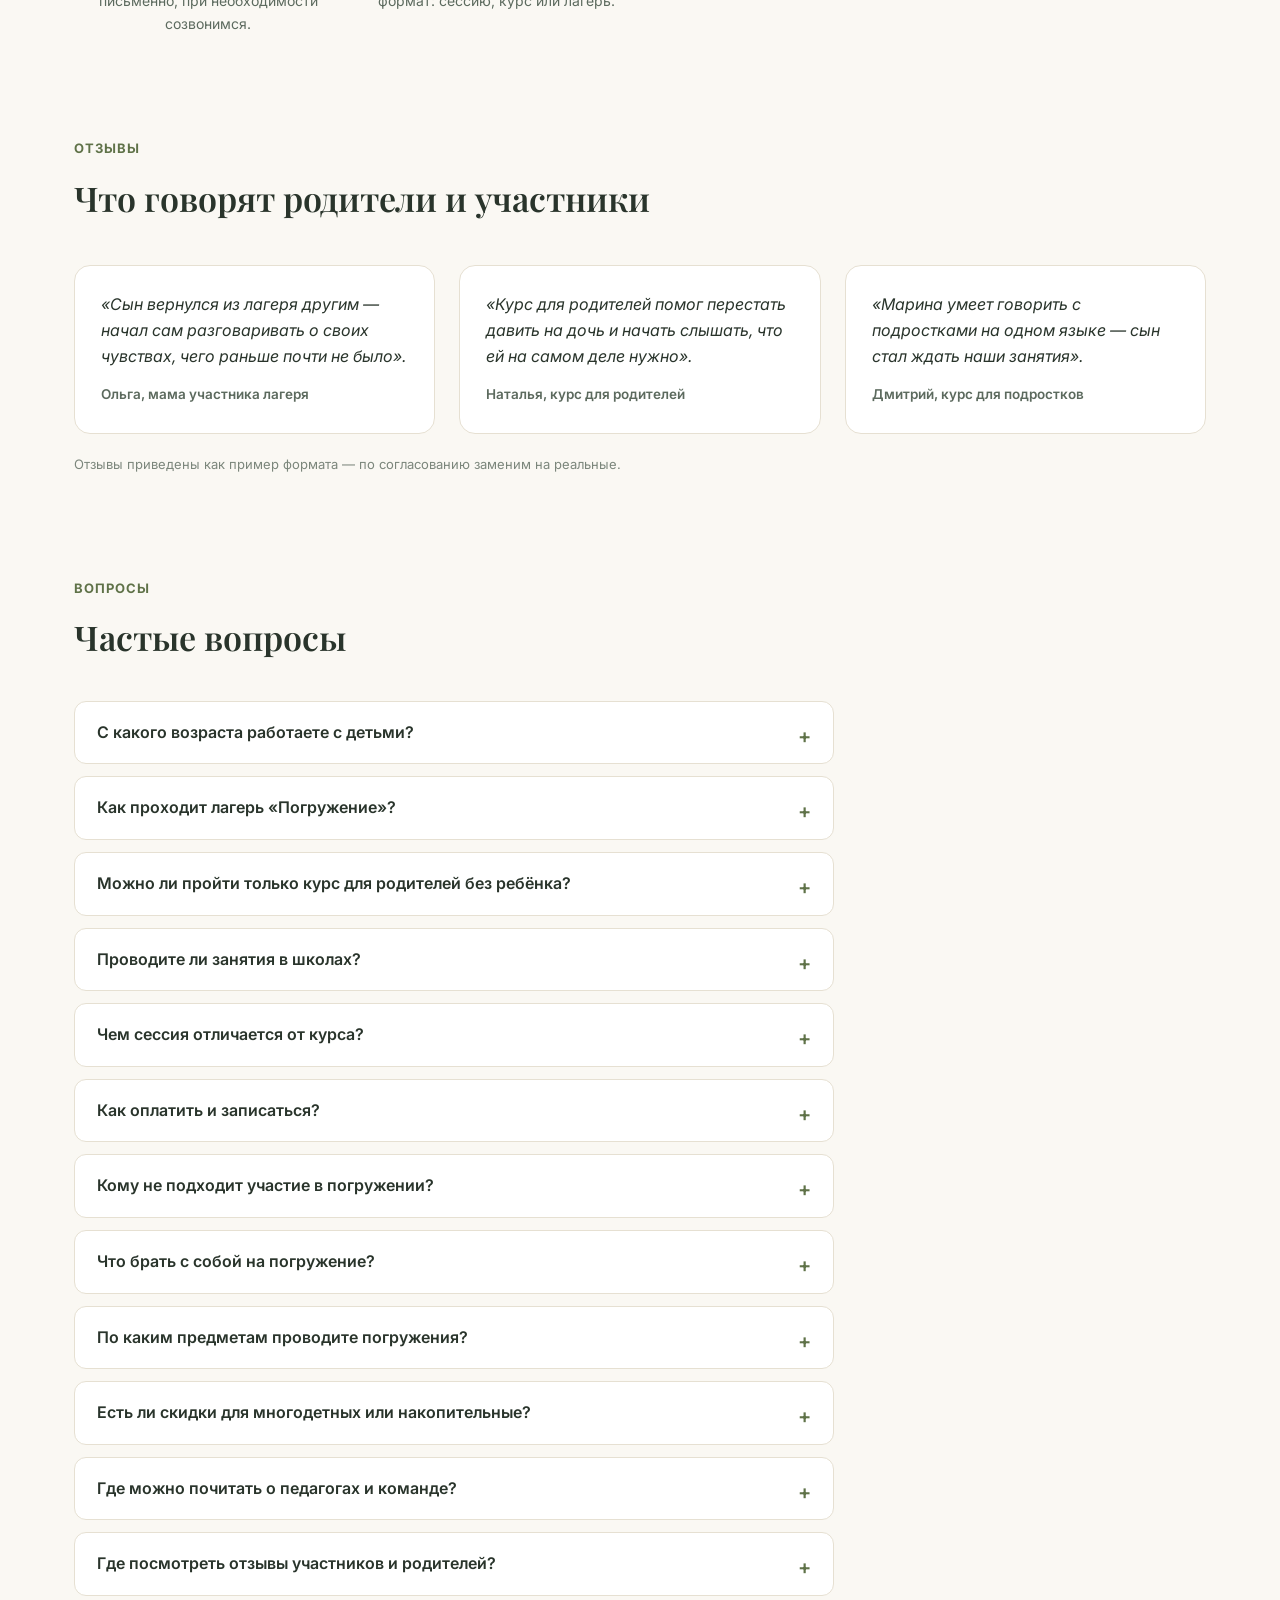
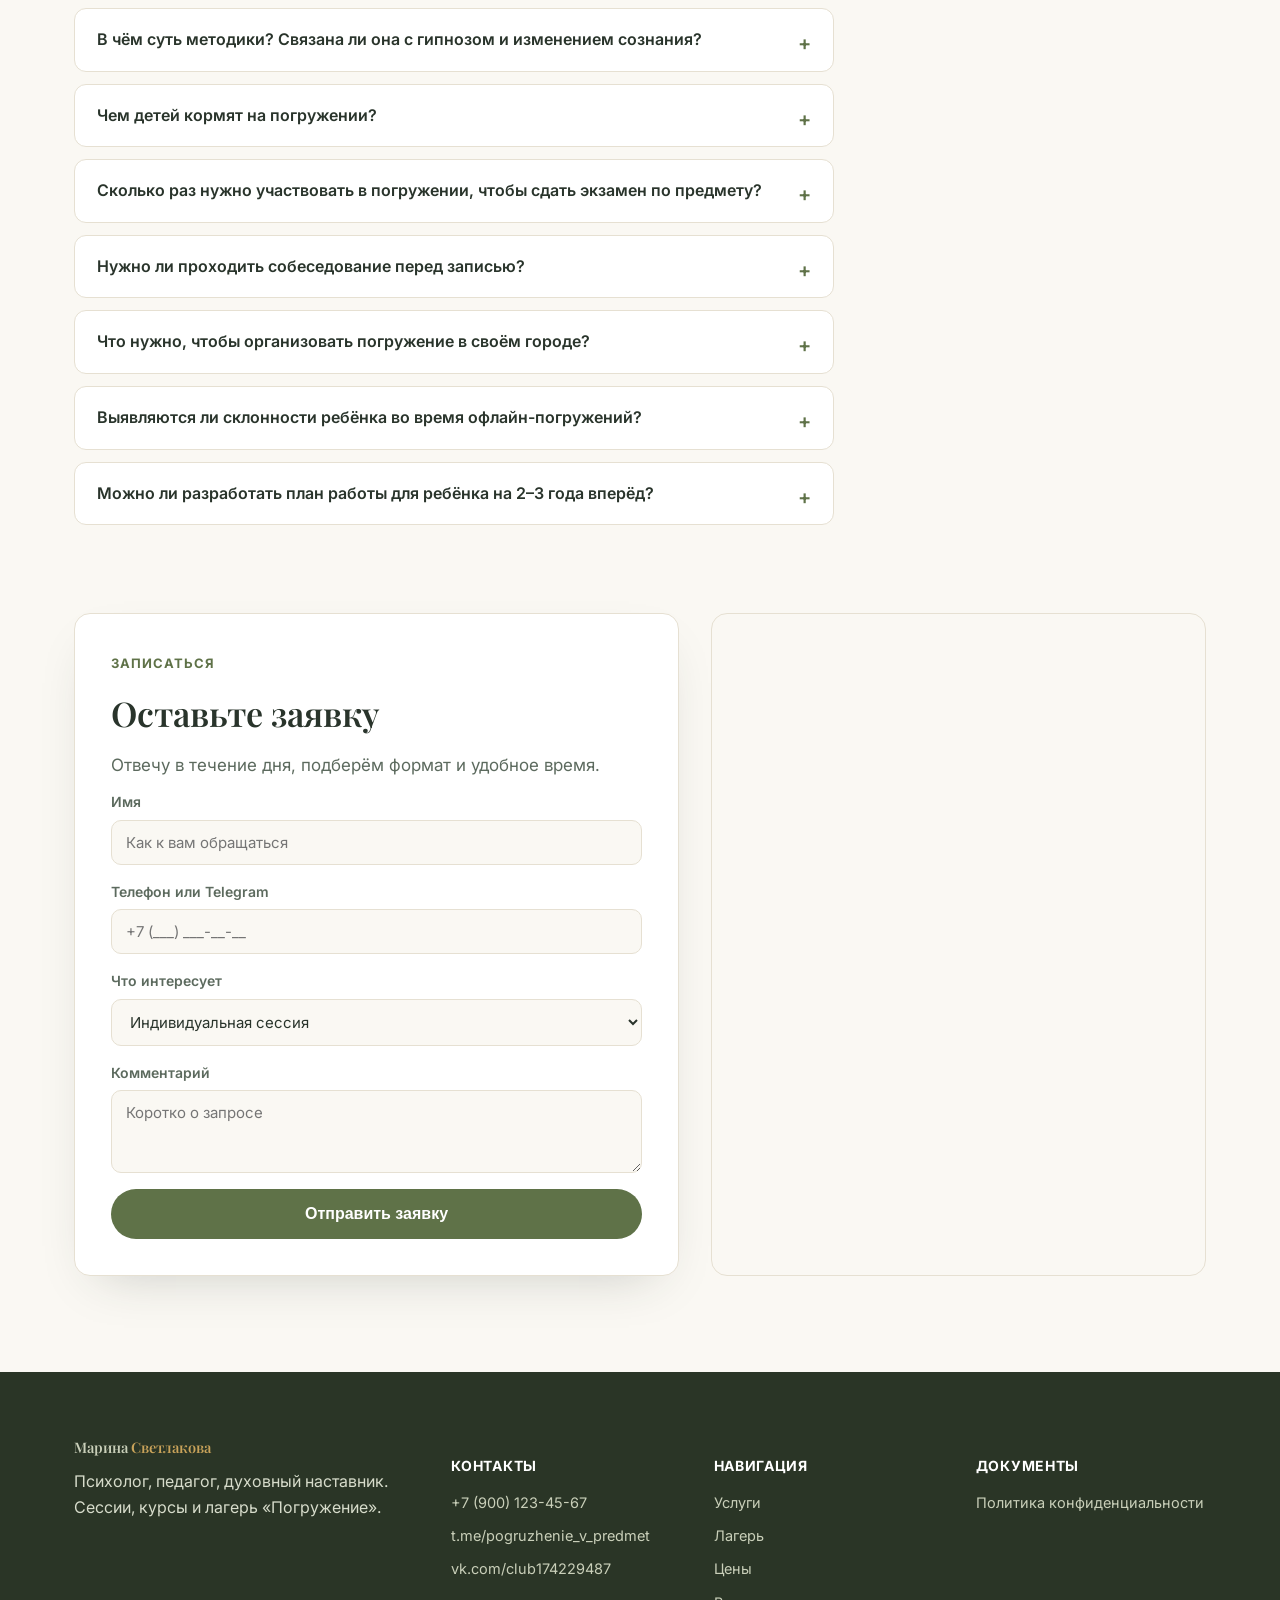
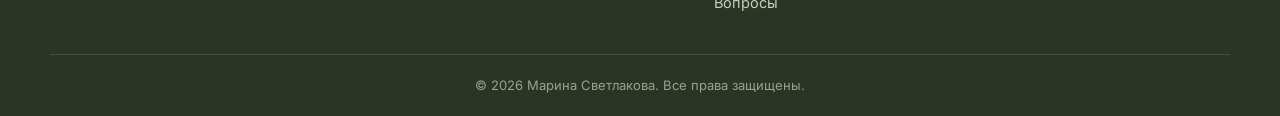
==== commit b9e0e3f0: "Внести правки клиента: репетиторство, вместимость лагеря 21-50, онлайн-погружения, соцсети, новые FA" ====
--- a/index.html
+++ b/index.html
@@ -47,8 +47,8 @@
         </div>
         <div class="hero__stats">
           <div class="stat"><span class="stat__num" data-target="7">0</span><span class="stat__label">лет практики</span></div>
-          <div class="stat"><span class="stat__num" data-target="30">0</span><span class="stat__label">детей в потоке лагеря</span></div>
-          <div class="stat"><span class="stat__num" data-target="4">0</span><span class="stat__label">формата программ</span></div>
+          <div class="stat"><span class="stat__num" data-target="3500">0</span><span class="stat__label">выпускников поступили в вузы</span></div>
+          <div class="stat"><span class="stat__num" data-target="7">0</span><span class="stat__label">форматов программ</span></div>
         </div>
       </div>
       <div class="hero__card">
@@ -134,6 +134,12 @@
           <p>5 месяцев, 2 занятия в месяц. Инструменты психологии и педагогики для работы с классом.</p>
           <span class="service__price">по запросу</span>
         </div>
+        <div class="service">
+          <span class="service__badge">Индивидуально</span>
+          <h3>Репетиторство по предмету</h3>
+          <p>Разовые занятия и пакеты часов, а также подготовка к ЕГЭ/ОГЭ по выбранному предмету.</p>
+          <span class="service__price">от 2 500 ₽ / час</span>
+        </div>
         <div class="service service--accent">
           <span class="service__badge">7 дней</span>
           <h3>Выездной лагерь «Погружение»</h3>
@@ -152,18 +158,22 @@
         <h2>Лагерь «Погружение»</h2>
         <p class="camp__lead">7 дней вне привычной среды, где ребёнок или подросток не проходит тему, а проживает её — через практики, диалог и совместное творчество с группой и наставником.</p>
         <ul class="camp__list">
-          <li>Группы до 30 человек в потоке</li>
+          <li>Группы от 21 до 50 человек в потоке</li>
           <li>Проводится 1 раз в квартал</li>
           <li>Полное погружение: без гаджетов, с фокусом на процесс</li>
           <li>Сопровождение психолога-педагога на протяжении всей смены</li>
+          <li>Есть офлайн- и онлайн-формат погружений — можно участвовать из любого города</li>
         </ul>
-        <a href="#form" class="btn btn--primary">Оставить заявку на лагерь</a>
+        <div class="camp__cta">
+          <a href="#form" class="btn btn--primary">Оставить заявку на лагерь</a>
+          <a href="https://t.me/pogruzhenie_v_predmet" target="_blank" rel="noopener" class="btn btn--ghost">Расписание погружений</a>
+        </div>
       </div>
       <div class="camp__card">
-        <div class="camp__card-row"><span>Длительность</span><strong>7 дней</strong></div>
+        <div class="camp__card-row"><span>Длительность</span><strong>7 дней (офлайн) / по расписанию (онлайн)</strong></div>
         <div class="camp__card-row"><span>Стоимость</span><strong>60 000 ₽ / человек</strong></div>
         <div class="camp__card-row"><span>Периодичность</span><strong>1 раз в квартал</strong></div>
-        <div class="camp__card-row"><span>Формат</span><strong>Выездной, очный</strong></div>
+        <div class="camp__card-row"><span>Формат</span><strong>Выездной очный и онлайн</strong></div>
       </div>
     </div>
   </section>
@@ -182,6 +192,10 @@
         <div class="price-row"><span>Курс для родителей</span><span>3 занятия / мес, на год</span><span>3 000 ₽ / мес</span></div>
         <div class="price-row"><span>Курс для подростков</span><span>3 занятия / мес, 5 мес. в году, 2 года</span><span>3 000 ₽ / мес</span></div>
         <div class="price-row"><span>Курс для педагогов</span><span>2 занятия / мес, 5 месяцев</span><span>по запросу</span></div>
+        <div class="price-row"><span>Репетиторство по предмету</span><span>разово</span><span>3 500 ₽</span></div>
+        <div class="price-row"><span>Репетиторство — пакет</span><span>10 часов</span><span>30 000 ₽</span></div>
+        <div class="price-row"><span>Репетиторство — пакет</span><span>20 часов</span><span>50 000 ₽</span></div>
+        <div class="price-row"><span>Подготовка к ЕГЭ/ОГЭ</span><span>за час</span><span>2 500 ₽</span></div>
         <div class="price-row"><span>Выезд в школу (интенсив)</span><span>1 раз в квартал</span><span>по запросу</span></div>
         <div class="price-row price-row--accent"><span>Лагерь «Погружение»</span><span>7 дней</span><span>60 000 ₽ / чел.</span></div>
       </div>
@@ -192,13 +206,12 @@
   <section class="process" id="process">
     <div class="container">
       <span class="section-tag">Как проходит работа</span>
-      <h2>5 шагов до первой встречи</h2>
+      <h2>4 шага до первой встречи</h2>
       <div class="process-grid">
-        <div class="step"><span class="step__num">1</span><h3>Заявка</h3><p>Оставляете контакт на сайте или пишете в Telegram.</p></div>
-        <div class="step"><span class="step__num">2</span><h3>Звонок</h3><p>Коротко обсуждаем запрос — вам или ребёнку, разово или курс.</p></div>
-        <div class="step"><span class="step__num">3</span><h3>Подбор формата</h3><p>Предлагаю подходящий формат: сессию, курс или лагерь.</p></div>
-        <div class="step"><span class="step__num">4</span><h3>Первая встреча</h3><p>Онлайн, офлайн или на выезде — знакомимся и начинаем работу.</p></div>
-        <div class="step"><span class="step__num">5</span><h3>Сопровождение</h3><p>Двигаемся по программе с регулярной обратной связью.</p></div>
+        <div class="step"><span class="step__num">1</span><h3>Заявка</h3><p>Оставляете контакт на сайте или пишете в Telegram — отвечаю письменно, при необходимости созвонимся.</p></div>
+        <div class="step"><span class="step__num">2</span><h3>Подбор формата</h3><p>Коротко обсуждаем запрос в переписке, предлагаю подходящий формат: сессию, курс или лагерь.</p></div>
+        <div class="step"><span class="step__num">3</span><h3>Первая встреча</h3><p>Онлайн, офлайн или на выезде — знакомимся и начинаем работу.</p></div>
+        <div class="step"><span class="step__num">4</span><h3>Сопровождение</h3><p>Двигаемся по программе с регулярной обратной связью.</p></div>
       </div>
     </div>
   </section>
@@ -238,7 +251,7 @@
         </details>
         <details class="faq__item">
           <summary>Как проходит лагерь «Погружение»?</summary>
-          <p>7 дней выездного формата в группе до 30 человек, с полным сопровождением психолога-педагога. Проводится раз в квартал, даты уточняются заранее.</p>
+          <p>7 дней выездного формата в группе от 21 до 50 человек, с полным сопровождением психолога-педагога. Проводится раз в квартал, даты уточняются заранее. Также доступны онлайн-погружения.</p>
         </details>
         <details class="faq__item">
           <summary>Можно ли пройти только курс для родителей без ребёнка?</summary>
@@ -255,6 +268,58 @@
         <details class="faq__item">
           <summary>Как оплатить и записаться?</summary>
           <p>Оставьте заявку в форме на сайте или напишите в Telegram — согласуем формат, дату и способ оплаты.</p>
+        </details>
+        <details class="faq__item">
+          <summary>Кому не подходит участие в погружении?</summary>
+          <p>Погружение рассчитано на детей от 10 лет. Детям с особенностями развития, к сожалению, не всегда можем уделить достаточно индивидуального времени. Но бывают исключения — по решению осознанных родителей ребёнок может участвовать с сопровождающим.</p>
+        </details>
+        <details class="faq__item">
+          <summary>Что брать с собой на погружение?</summary>
+          <p>Полный список вещей — <a href="https://vk.com/topic-174229487_43388674" target="_blank" rel="noopener">в этой теме ВКонтакте</a>.</p>
+        </details>
+        <details class="faq__item">
+          <summary>По каким предметам проводите погружения?</summary>
+          <p>Русский язык, математика, английский язык, химия, физика, биология, история Отечества, всемирная история, география, синтез наук, окружающий мир и другие дополнительные занятия.</p>
+        </details>
+        <details class="faq__item">
+          <summary>Есть ли скидки для многодетных или накопительные?</summary>
+          <p>Да. На второго и последующих участников погружения из одной семьи — скидка 5 000 ₽ с человека. За участие во втором и последующих погружениях — скидка 5%. За приведённого нового участника — скидка 5%.</p>
+        </details>
+        <details class="faq__item">
+          <summary>Где можно почитать о педагогах и команде?</summary>
+          <p>Подробнее о педагогах и методике — <a href="https://vk.com/topic-174229487_42349138" target="_blank" rel="noopener">в группе ВКонтакте</a>.</p>
+        </details>
+        <details class="faq__item">
+          <summary>Где посмотреть отзывы участников и родителей?</summary>
+          <p>Живые отзывы — <a href="https://vk.com/topic-174229487_42258555" target="_blank" rel="noopener">в этой теме ВКонтакте</a>.</p>
+        </details>
+        <details class="faq__item">
+          <summary>В чём суть методики? Связана ли она с гипнозом и изменением сознания?</summary>
+          <p>Нет, методика не связана с гипнозом. Подробный разбор подхода — <a href="https://vk.com/topic-174229487_42349138" target="_blank" rel="noopener">в отдельном посте ВКонтакте</a>.</p>
+        </details>
+        <details class="faq__item">
+          <summary>Чем детей кормят на погружении?</summary>
+          <p>Вегетарианская домашняя кухня. Наш повар готовит для участников уже 8 лет — дети в отзывах его особенно хвалят.</p>
+        </details>
+        <details class="faq__item">
+          <summary>Сколько раз нужно участвовать в погружении, чтобы сдать экзамен по предмету?</summary>
+          <p>Зависит от начального уровня знаний ребёнка. В среднем — 3 офлайн-погружения и 2 онлайн-погружения на отработку темы.</p>
+        </details>
+        <details class="faq__item">
+          <summary>Нужно ли проходить собеседование перед записью?</summary>
+          <p>Нужно пройти анкетирование, а при необходимости — индивидуальное собеседование.</p>
+        </details>
+        <details class="faq__item">
+          <summary>Что нужно, чтобы организовать погружение в своём городе?</summary>
+          <p>Найти организатора в вашем городе, подобрать помещение, набрать группу и оплатить проезд, проживание, питание и услуги педагогов и психолога.</p>
+        </details>
+        <details class="faq__item">
+          <summary>Выявляются ли склонности ребёнка во время офлайн-погружений?</summary>
+          <p>Да, примерно в 80% случаев — но не у всех, это зависит от индивидуальных особенностей ребёнка.</p>
+        </details>
+        <details class="faq__item">
+          <summary>Можно ли разработать план работы для ребёнка на 2–3 года вперёд?</summary>
+          <p>Да, в формате отдельной консультации.</p>
         </details>
       </div>
     </div>
@@ -281,6 +346,7 @@
               <option>Курс для родителей</option>
               <option>Курс для подростков</option>
               <option>Курс для педагогов</option>
+              <option>Репетиторство по предмету</option>
               <option>Лагерь «Погружение»</option>
               <option>Выезд в школу</option>
             </select>
@@ -311,6 +377,7 @@
       <h4>Контакты</h4>
       <a href="tel:+79001234567">+7 (900) 123-45-67</a>
       <a href="https://t.me/pogruzhenie_v_predmet" target="_blank" rel="noopener">t.me/pogruzhenie_v_predmet</a>
+      <a href="https://vk.com/club174229487" target="_blank" rel="noopener">vk.com/club174229487</a>
     </div>
     <div class="footer__col">
       <h4>Навигация</h4>
@@ -329,6 +396,9 @@
   </div>
 </footer>
 
+<a href="https://vk.com/club174229487" target="_blank" rel="noopener" class="fab fab--vk" aria-label="Группа ВКонтакте">
+  <svg viewBox="0 0 24 24" fill="none"><path d="M13.16 17.5c-6.26 0-9.84-4.3-9.99-11.45h3.13c.1 5.29 2.44 7.53 4.29 8v-8h2.95v4.53c1.82-.2 3.73-2.28 4.38-4.53h2.95c-.5 2.78-2.58 4.86-4.05 5.71 1.47.7 3.84 2.51 4.74 5.74h-3.25c-.7-2.15-2.4-3.82-4.77-4.05v4.05h-.38z" fill="currentColor"/></svg>
+</a>
 <a href="https://t.me/pogruzhenie_v_predmet" target="_blank" rel="noopener" class="fab" aria-label="Написать в Telegram">
   <svg viewBox="0 0 24 24" fill="none"><path d="M21 4L2 11.5l6 2m13-9.5l-3.5 17L11 15.5m10-11.5L11 15.5m0 0l-3 6-1.5-7.5" stroke="currentColor" stroke-width="1.6" stroke-linecap="round" stroke-linejoin="round"/></svg>
 </a>
--- a/styles.css
+++ b/styles.css
@@ -130,6 +130,9 @@
 .camp__card-row:last-child { border-bottom: none; }
 .camp__card-row span { color: #c9cfb9; }
 .camp__card-row strong { color: #fff; }
+.camp__cta { display: flex; gap: 14px; flex-wrap: wrap; }
+.camp .btn--ghost { color: #fff; border-color: rgba(255,255,255,.5); }
+.camp .btn--ghost:hover { background: #fff; color: var(--clr-accent-dark); }
 
 /* PRICE */
 .price-section { padding: 88px 0; }
@@ -143,7 +146,7 @@
 
 /* PROCESS */
 .process { padding: 0 0 88px; }
-.process-grid { display: grid; grid-template-columns: repeat(5, 1fr); gap: 20px; margin-top: 40px; }
+.process-grid { display: grid; grid-template-columns: repeat(4, 1fr); gap: 20px; margin-top: 40px; }
 .step { text-align: center; }
 .step__num {
   display: flex; align-items: center; justify-content: center; width: 44px; height: 44px; margin: 0 auto 16px;
@@ -203,6 +206,7 @@
 }
 .fab:hover { transform: scale(1.08); }
 .fab svg { width: 26px; height: 26px; }
+.fab--vk { bottom: 92px; background: #0077ff; }
 
 /* REVEAL */
 .reveal { opacity: 0; transform: translateY(24px); transition: opacity .6s ease, transform .6s ease; }
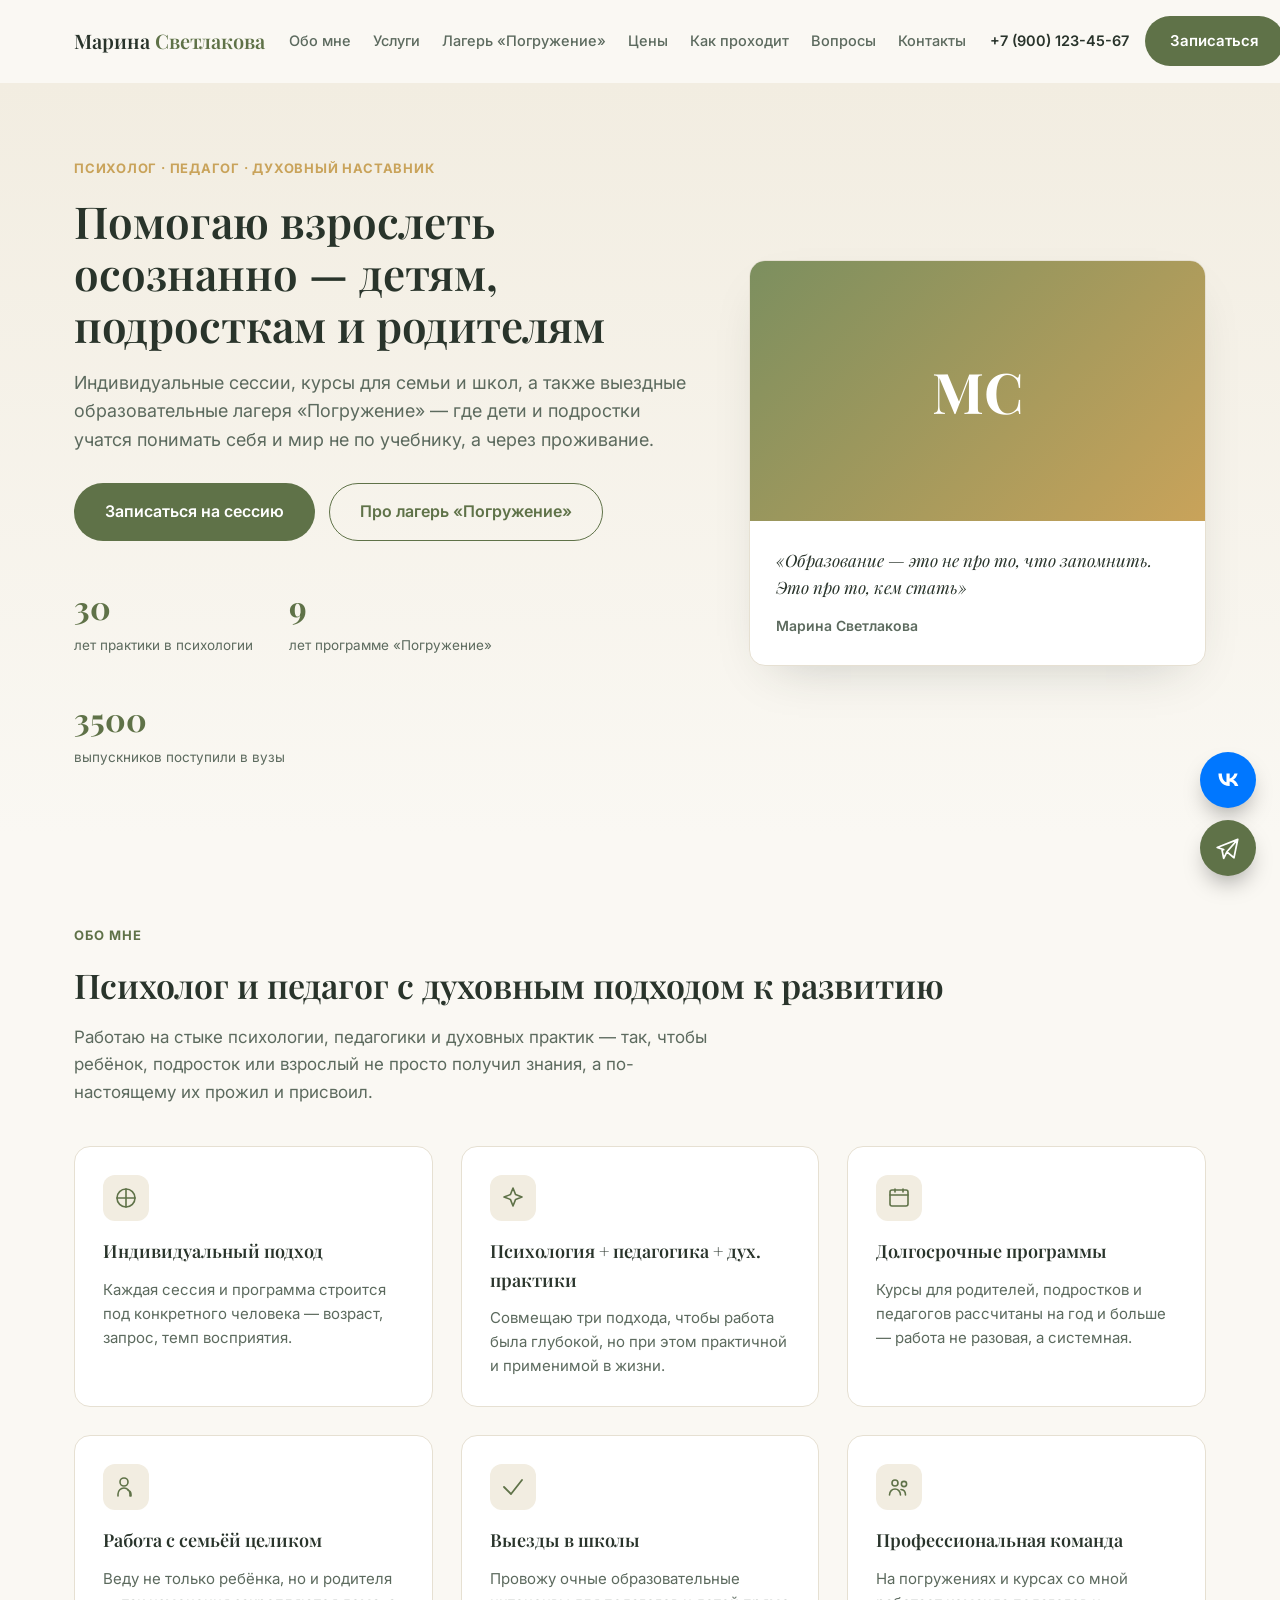
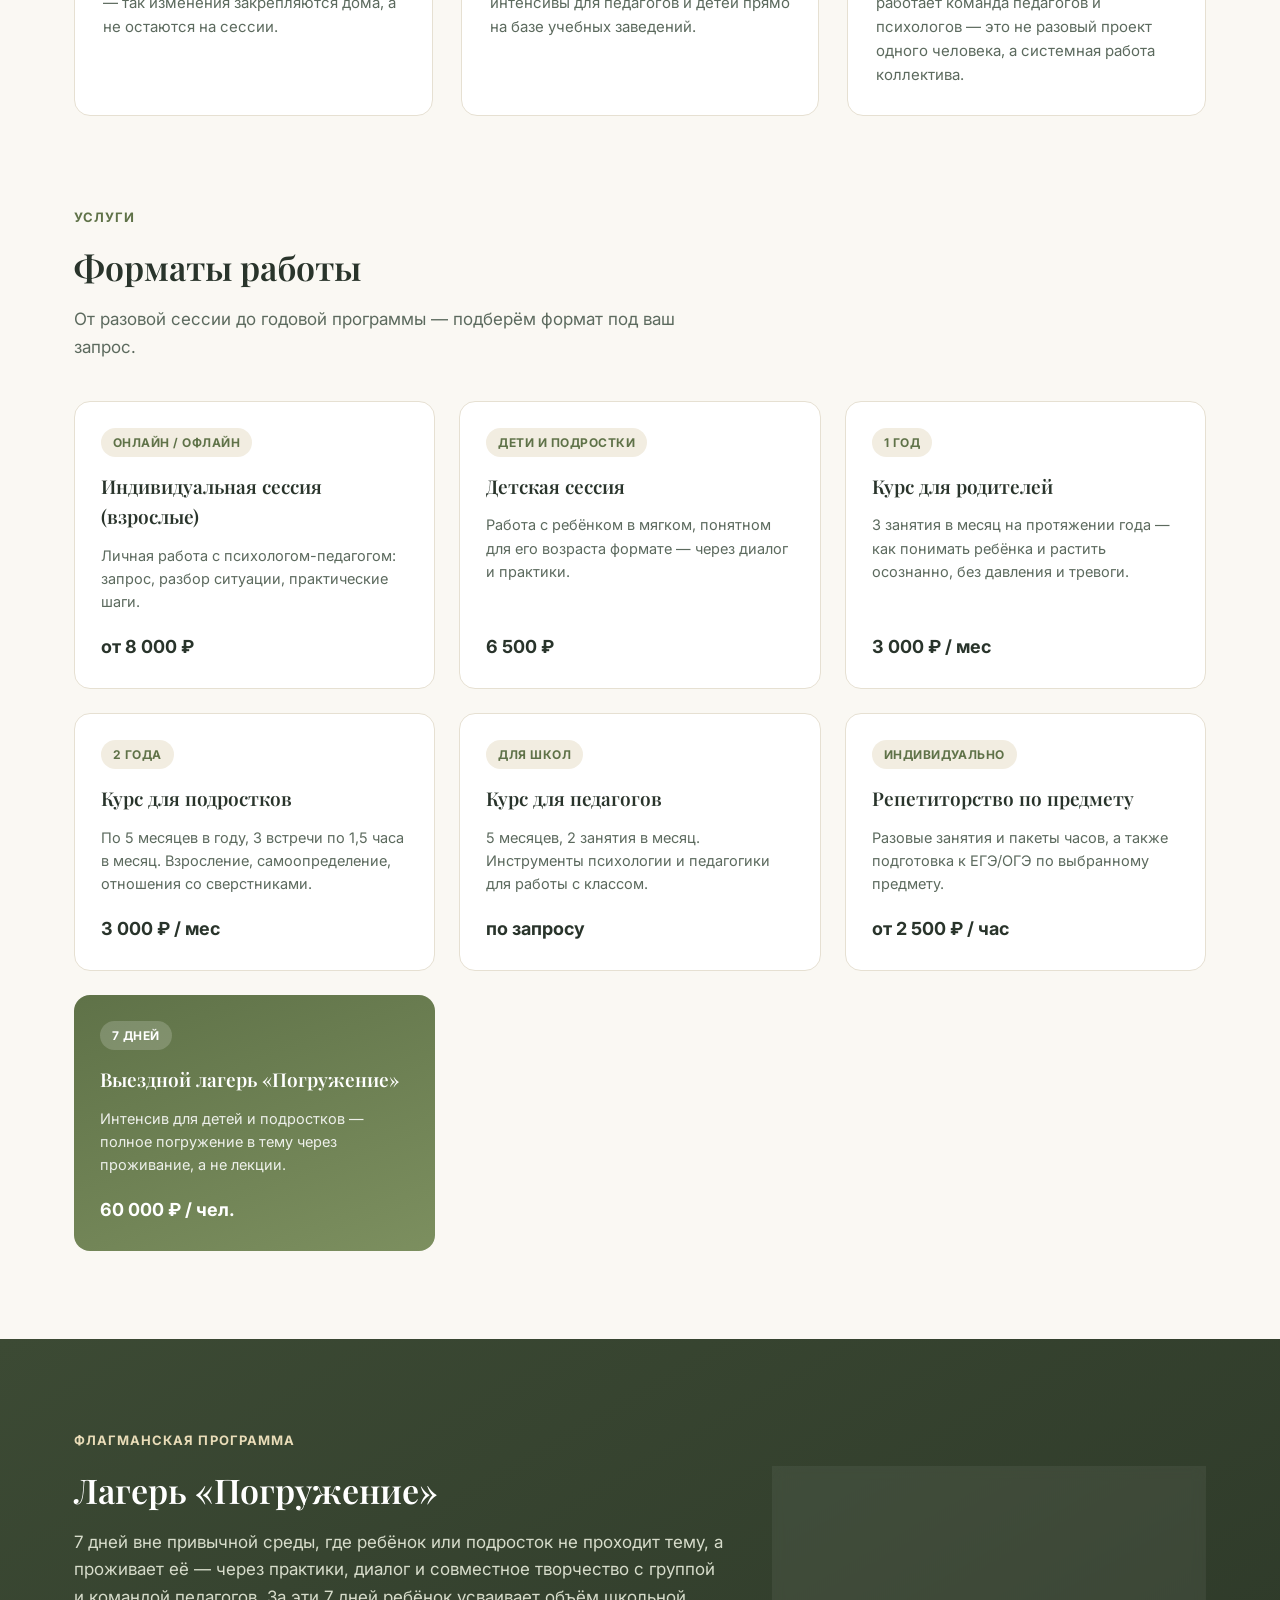
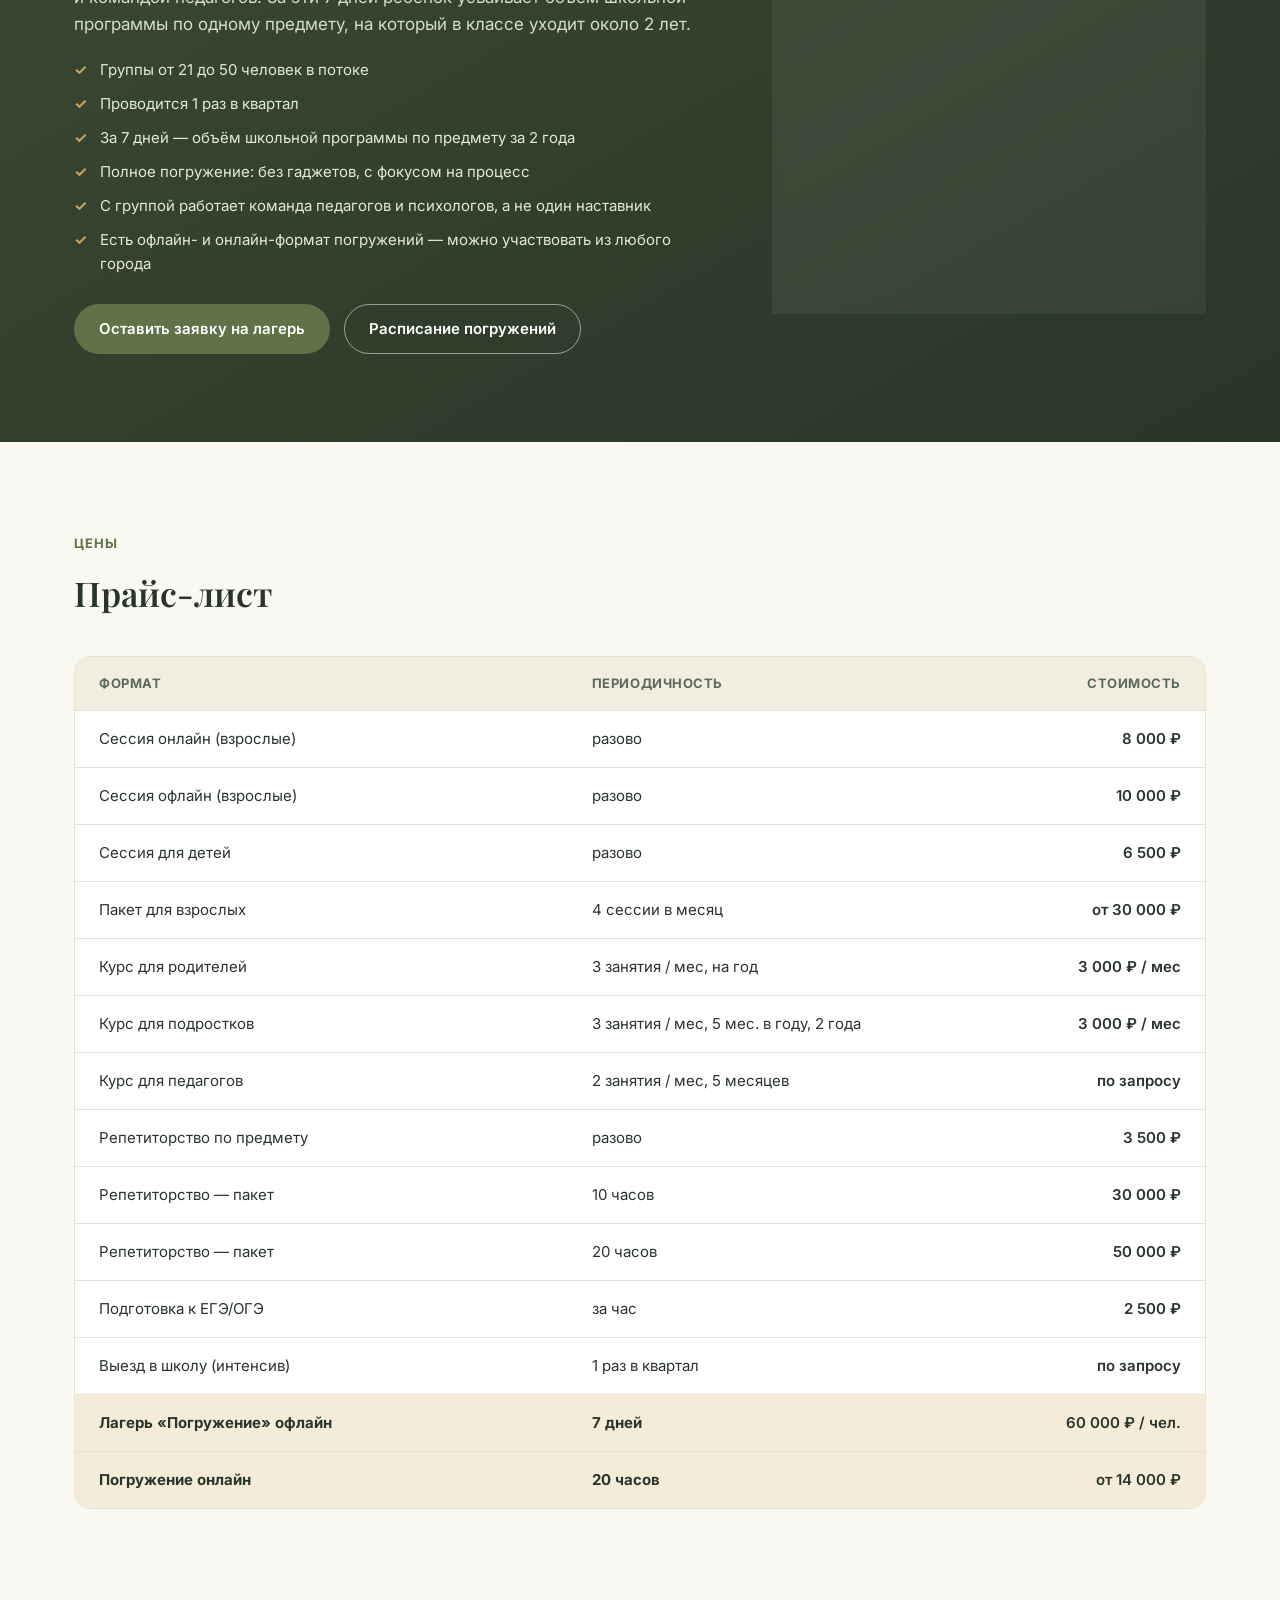
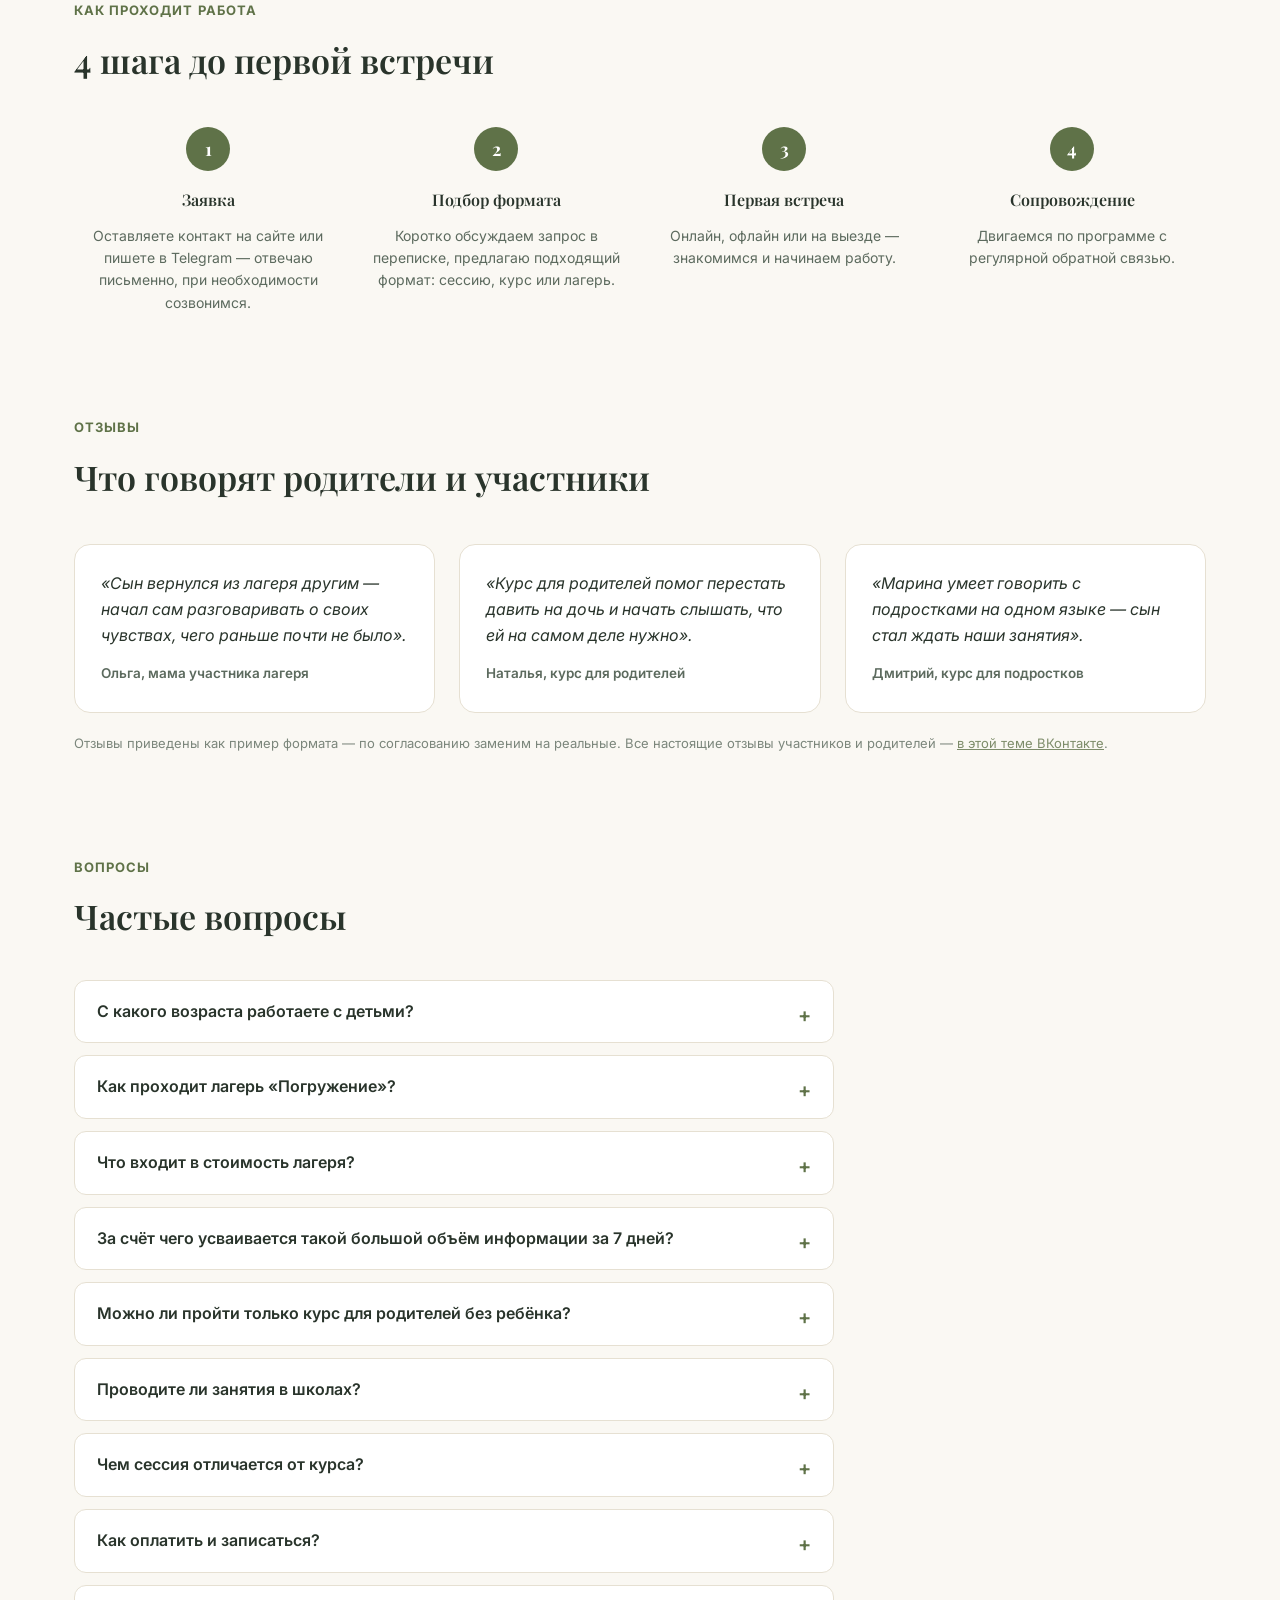
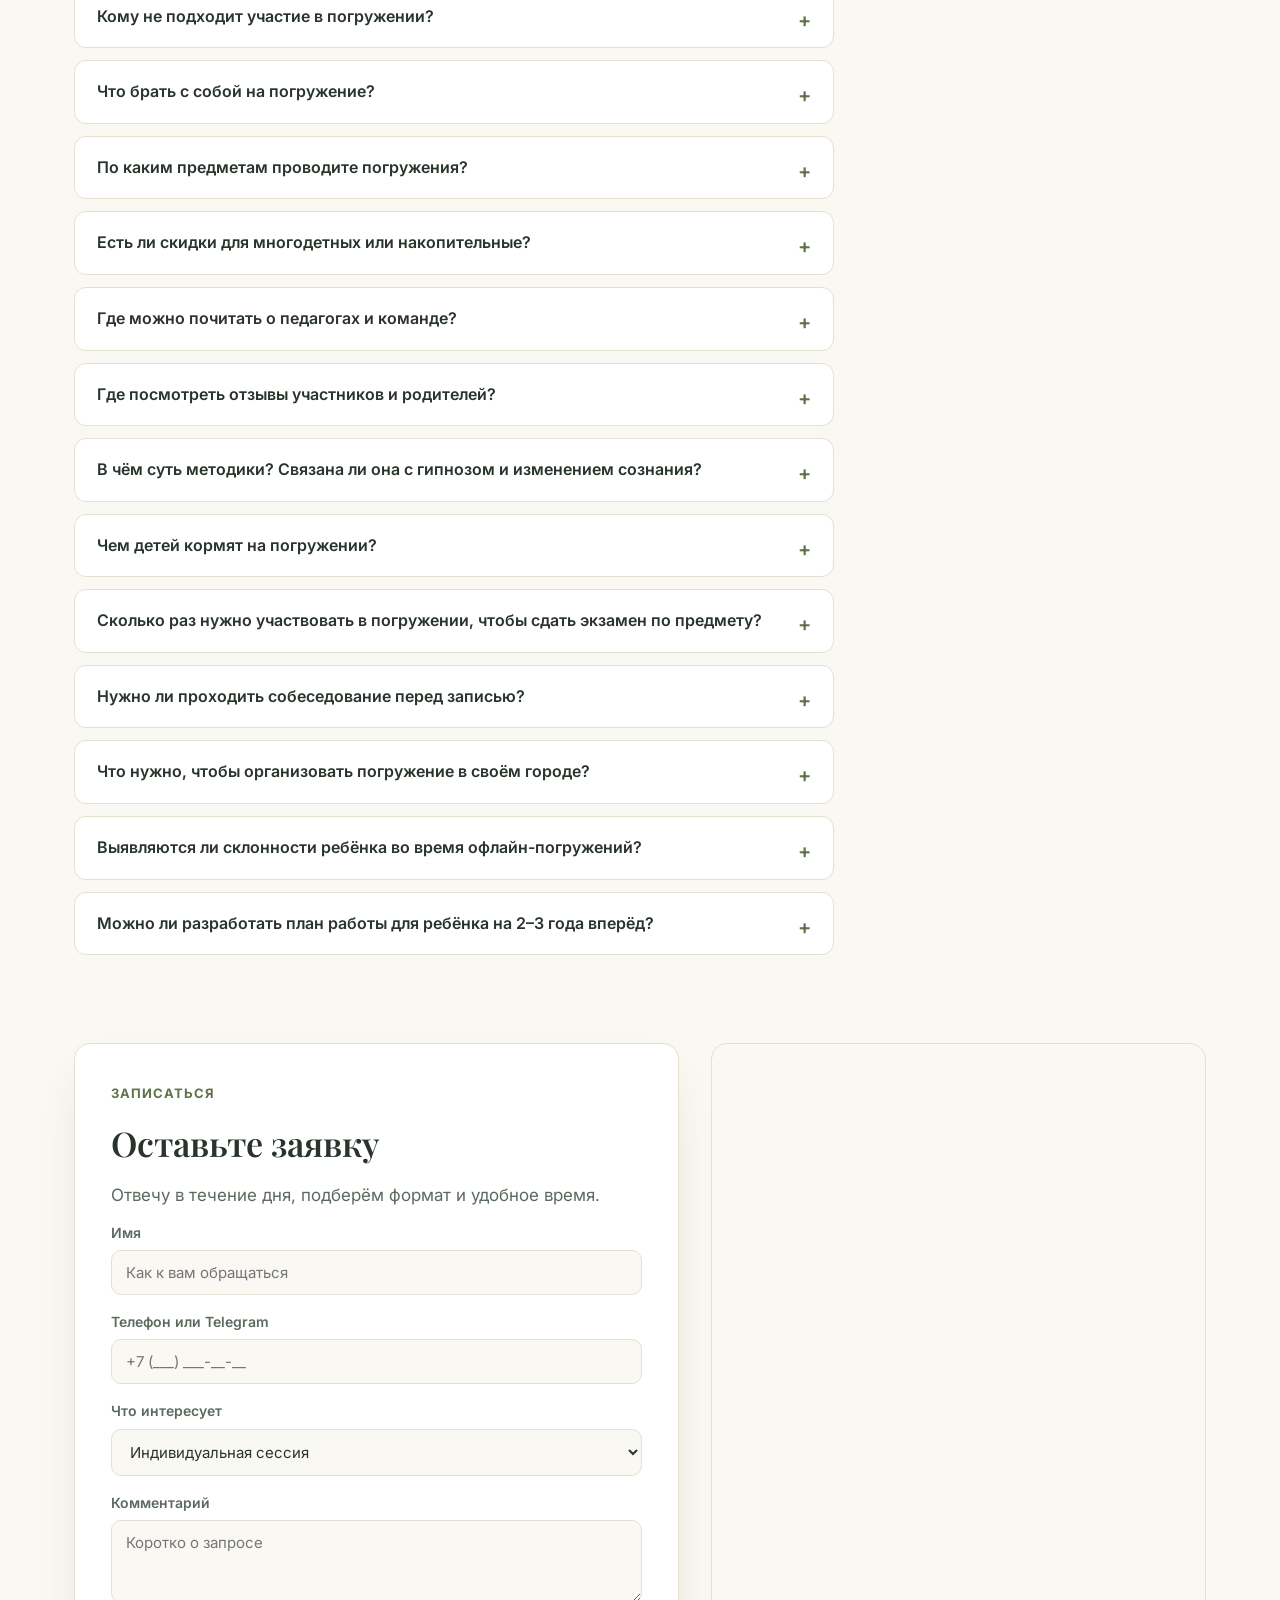
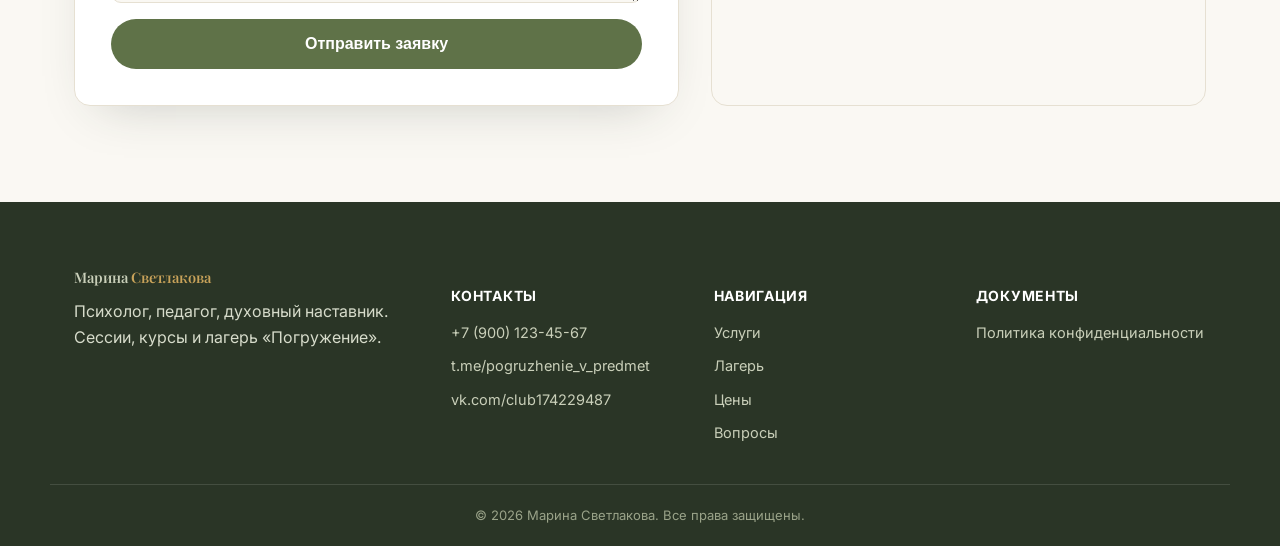
==== commit 88b983ff: "Донести правки клиента: команда педагогов, цена онлайн-погружения, состав стоимости лагеря, реальный" ====
--- a/index.html
+++ b/index.html
@@ -46,9 +46,9 @@
           <a href="#camp" class="btn btn--ghost btn--lg">Про лагерь «Погружение»</a>
         </div>
         <div class="hero__stats">
-          <div class="stat"><span class="stat__num" data-target="7">0</span><span class="stat__label">лет практики</span></div>
+          <div class="stat"><span class="stat__num" data-target="30">0</span><span class="stat__label">лет практики в психологии</span></div>
+          <div class="stat"><span class="stat__num" data-target="9">0</span><span class="stat__label">лет программе «Погружение»</span></div>
           <div class="stat"><span class="stat__num" data-target="3500">0</span><span class="stat__label">выпускников поступили в вузы</span></div>
-          <div class="stat"><span class="stat__num" data-target="7">0</span><span class="stat__label">форматов программ</span></div>
         </div>
       </div>
       <div class="hero__card">
@@ -92,6 +92,11 @@
           <div class="adv__icon"><svg viewBox="0 0 24 24" fill="none"><path d="M3 12l7 7L21 5" stroke="currentColor" stroke-width="1.8" stroke-linecap="round" stroke-linejoin="round"/></svg></div>
           <h3>Выезды в школы</h3>
           <p>Провожу очные образовательные интенсивы для педагогов и детей прямо на базе учебных заведений.</p>
+        </div>
+        <div class="adv">
+          <div class="adv__icon"><svg viewBox="0 0 24 24" fill="none"><circle cx="8" cy="8" r="3" stroke="currentColor" stroke-width="1.6"/><circle cx="17" cy="9" r="2.6" stroke="currentColor" stroke-width="1.6"/><path d="M2.5 20c0-3.6 2.6-6 5.5-6s5.5 2.4 5.5 6M14 14.5c2.7.2 4.5 2.3 4.5 5.5" stroke="currentColor" stroke-width="1.6" stroke-linecap="round"/></svg></div>
+          <h3>Профессиональная команда</h3>
+          <p>На погружениях и курсах со мной работает команда педагогов и психологов — это не разовый проект одного человека, а системная работа коллектива.</p>
         </div>
       </div>
     </div>
@@ -156,12 +161,13 @@
       <div class="camp__text">
         <span class="section-tag section-tag--light">Флагманская программа</span>
         <h2>Лагерь «Погружение»</h2>
-        <p class="camp__lead">7 дней вне привычной среды, где ребёнок или подросток не проходит тему, а проживает её — через практики, диалог и совместное творчество с группой и наставником.</p>
+        <p class="camp__lead">7 дней вне привычной среды, где ребёнок или подросток не проходит тему, а проживает её — через практики, диалог и совместное творчество с группой и командой педагогов. За эти 7 дней ребёнок усваивает объём школьной программы по одному предмету, на который в классе уходит около 2 лет.</p>
         <ul class="camp__list">
           <li>Группы от 21 до 50 человек в потоке</li>
           <li>Проводится 1 раз в квартал</li>
+          <li>За 7 дней — объём школьной программы по предмету за 2 года</li>
           <li>Полное погружение: без гаджетов, с фокусом на процесс</li>
-          <li>Сопровождение психолога-педагога на протяжении всей смены</li>
+          <li>С группой работает команда педагогов и психологов, а не один наставник</li>
           <li>Есть офлайн- и онлайн-формат погружений — можно участвовать из любого города</li>
         </ul>
         <div class="camp__cta">
@@ -171,9 +177,11 @@
       </div>
       <div class="camp__card">
         <div class="camp__card-row"><span>Длительность</span><strong>7 дней (офлайн) / по расписанию (онлайн)</strong></div>
-        <div class="camp__card-row"><span>Стоимость</span><strong>60 000 ₽ / человек</strong></div>
+        <div class="camp__card-row"><span>Стоимость офлайн</span><strong>60 000 ₽ / человек</strong></div>
+        <div class="camp__card-row"><span>Стоимость онлайн</span><strong>от 14 000 ₽ / 20 часов</strong></div>
         <div class="camp__card-row"><span>Периодичность</span><strong>1 раз в квартал</strong></div>
         <div class="camp__card-row"><span>Формат</span><strong>Выездной очный и онлайн</strong></div>
+        <div class="camp__card-row"><span>В стоимость офлайн входит</span><strong>Проживание, питание, программа, сопровождение команды</strong></div>
       </div>
     </div>
   </section>
@@ -197,7 +205,8 @@
         <div class="price-row"><span>Репетиторство — пакет</span><span>20 часов</span><span>50 000 ₽</span></div>
         <div class="price-row"><span>Подготовка к ЕГЭ/ОГЭ</span><span>за час</span><span>2 500 ₽</span></div>
         <div class="price-row"><span>Выезд в школу (интенсив)</span><span>1 раз в квартал</span><span>по запросу</span></div>
-        <div class="price-row price-row--accent"><span>Лагерь «Погружение»</span><span>7 дней</span><span>60 000 ₽ / чел.</span></div>
+        <div class="price-row price-row--accent"><span>Лагерь «Погружение» офлайн</span><span>7 дней</span><span>60 000 ₽ / чел.</span></div>
+        <div class="price-row price-row--accent"><span>Погружение онлайн</span><span>20 часов</span><span>от 14 000 ₽</span></div>
       </div>
     </div>
   </section>
@@ -235,7 +244,7 @@
           <span class="review__name">Дмитрий, курс для подростков</span>
         </div>
       </div>
-      <p class="reviews__note">Отзывы приведены как пример формата — по согласованию заменим на реальные.</p>
+      <p class="reviews__note">Отзывы приведены как пример формата — по согласованию заменим на реальные. Все настоящие отзывы участников и родителей — <a href="https://vk.com/topic-174229487_42258555" target="_blank" rel="noopener">в этой теме ВКонтакте</a>.</p>
     </div>
   </section>
 
@@ -251,7 +260,15 @@
         </details>
         <details class="faq__item">
           <summary>Как проходит лагерь «Погружение»?</summary>
-          <p>7 дней выездного формата в группе от 21 до 50 человек, с полным сопровождением психолога-педагога. Проводится раз в квартал, даты уточняются заранее. Также доступны онлайн-погружения.</p>
+          <p>7 дней выездного формата в группе от 21 до 50 человек, с полным сопровождением команды педагогов. Проводится раз в квартал, даты уточняются заранее. Также доступны онлайн-погружения.</p>
+        </details>
+        <details class="faq__item">
+          <summary>Что входит в стоимость лагеря?</summary>
+          <p>В стоимость офлайн-погружения (60 000 ₽) входят проживание, питание (домашняя вегетарианская кухня), сама программа по предмету и сопровождение команды педагогов и психолога на протяжении всей смены. Онлайн-погружение (от 14 000 ₽ за 20 часов) включает только программу и сопровождение.</p>
+        </details>
+        <details class="faq__item">
+          <summary>За счёт чего усваивается такой большой объём информации за 7 дней?</summary>
+          <p>За счёт полного погружения: без отвлечения на гаджеты и посторонние дела, в компактной группе, с командой педагогов, которая ведёт практики и разбор темы весь день, а не по 45 минут за урок, как в школе.</p>
         </details>
         <details class="faq__item">
           <summary>Можно ли пройти только курс для родителей без ребёнка?</summary>
@@ -347,7 +364,8 @@
               <option>Курс для подростков</option>
               <option>Курс для педагогов</option>
               <option>Репетиторство по предмету</option>
-              <option>Лагерь «Погружение»</option>
+              <option>Лагерь «Погружение» офлайн</option>
+              <option>Погружение онлайн</option>
               <option>Выезд в школу</option>
             </select>
           </label>
--- a/styles.css
+++ b/styles.css
@@ -162,6 +162,7 @@
 .review p { font-style: italic; color: var(--clr-ink); }
 .review__name { font-size: 13.5px; color: var(--clr-ink-soft); font-weight: 600; }
 .reviews__note { margin-top: 20px; font-size: 13px; color: var(--clr-ink-soft); opacity: .8; }
+.reviews__note a { text-decoration: underline; opacity: 1; color: var(--clr-accent-dark); }
 
 /* FAQ */
 .faq { padding: 0 0 88px; }
@@ -172,6 +173,7 @@
 .faq__item summary::after { content: '+'; position: absolute; right: 0; top: 0; font-size: 20px; color: var(--clr-accent-dark); }
 .faq__item[open] summary::after { content: '−'; }
 .faq__item p { margin-top: 12px; color: var(--clr-ink-soft); font-size: 15px; }
+.faq__item p a { color: var(--clr-accent-dark); text-decoration: underline; }
 
 /* FORM */
 .form-section { padding: 0 0 96px; }
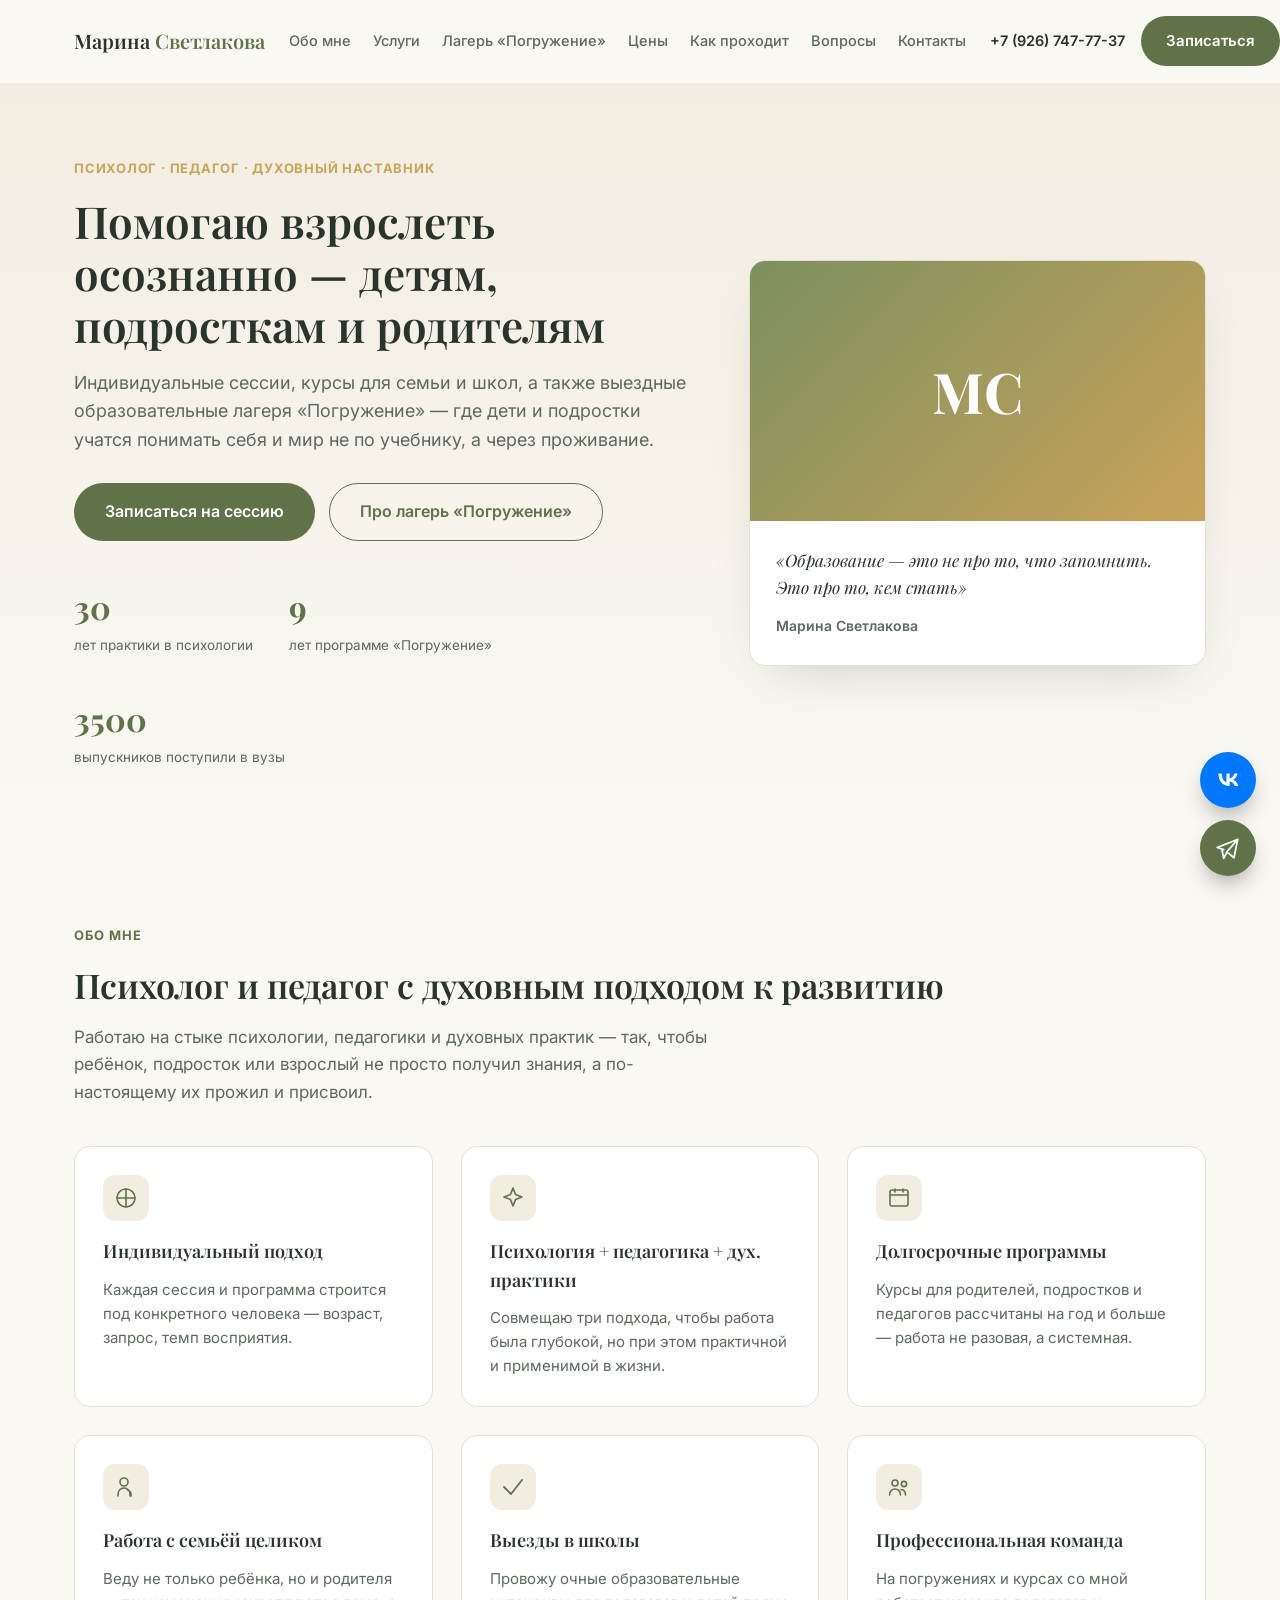
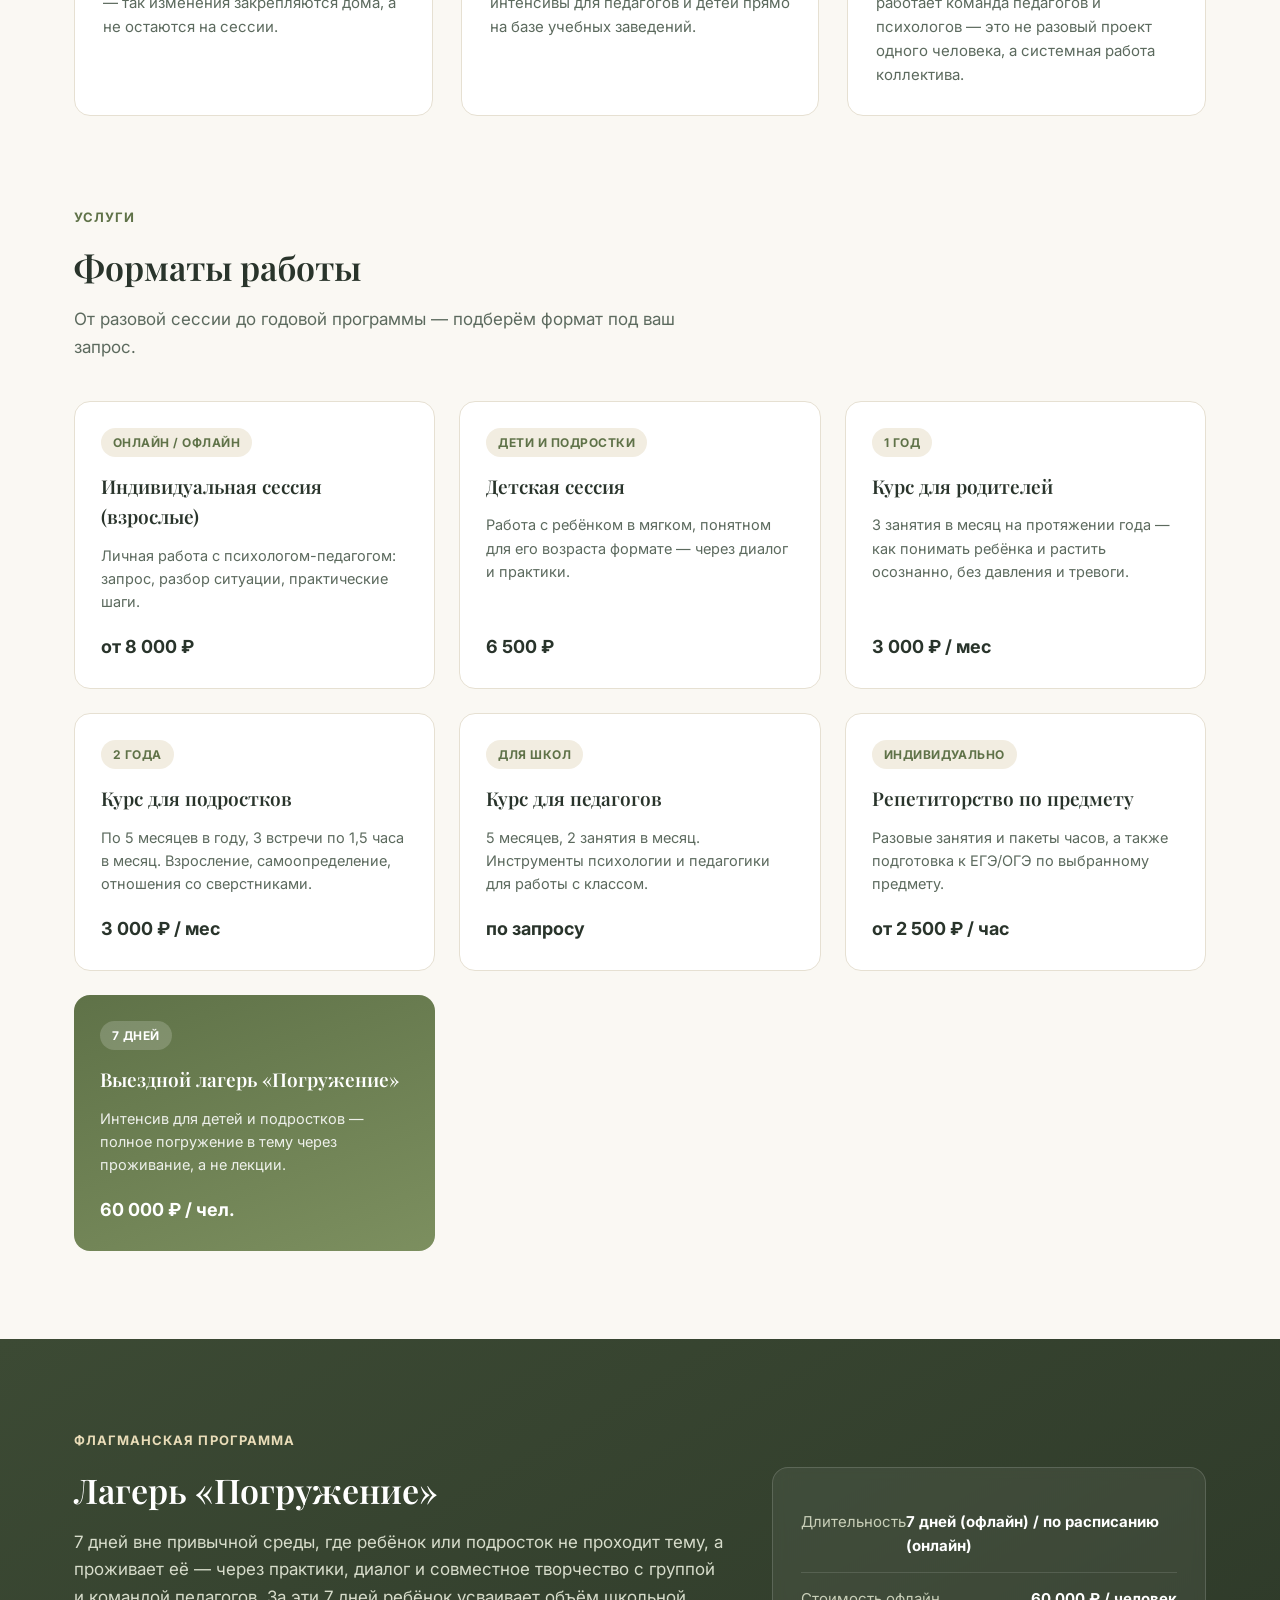
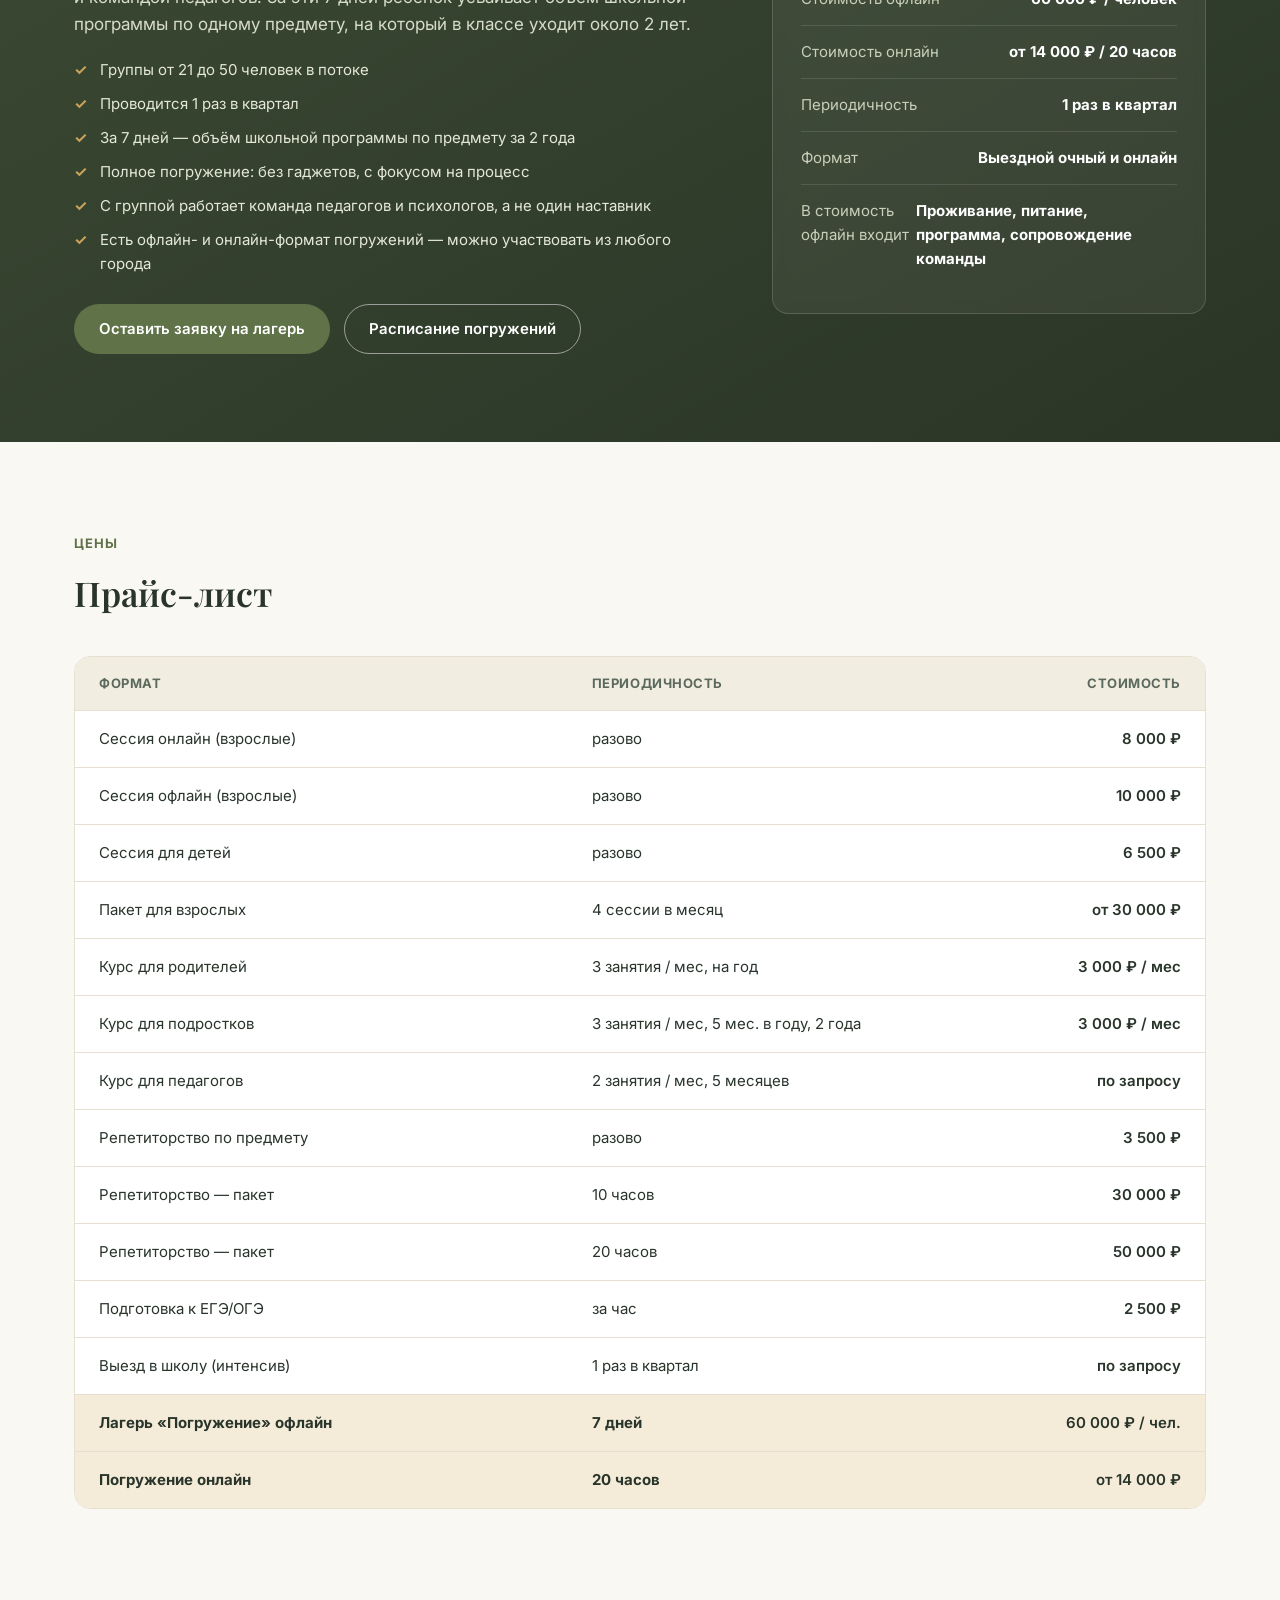
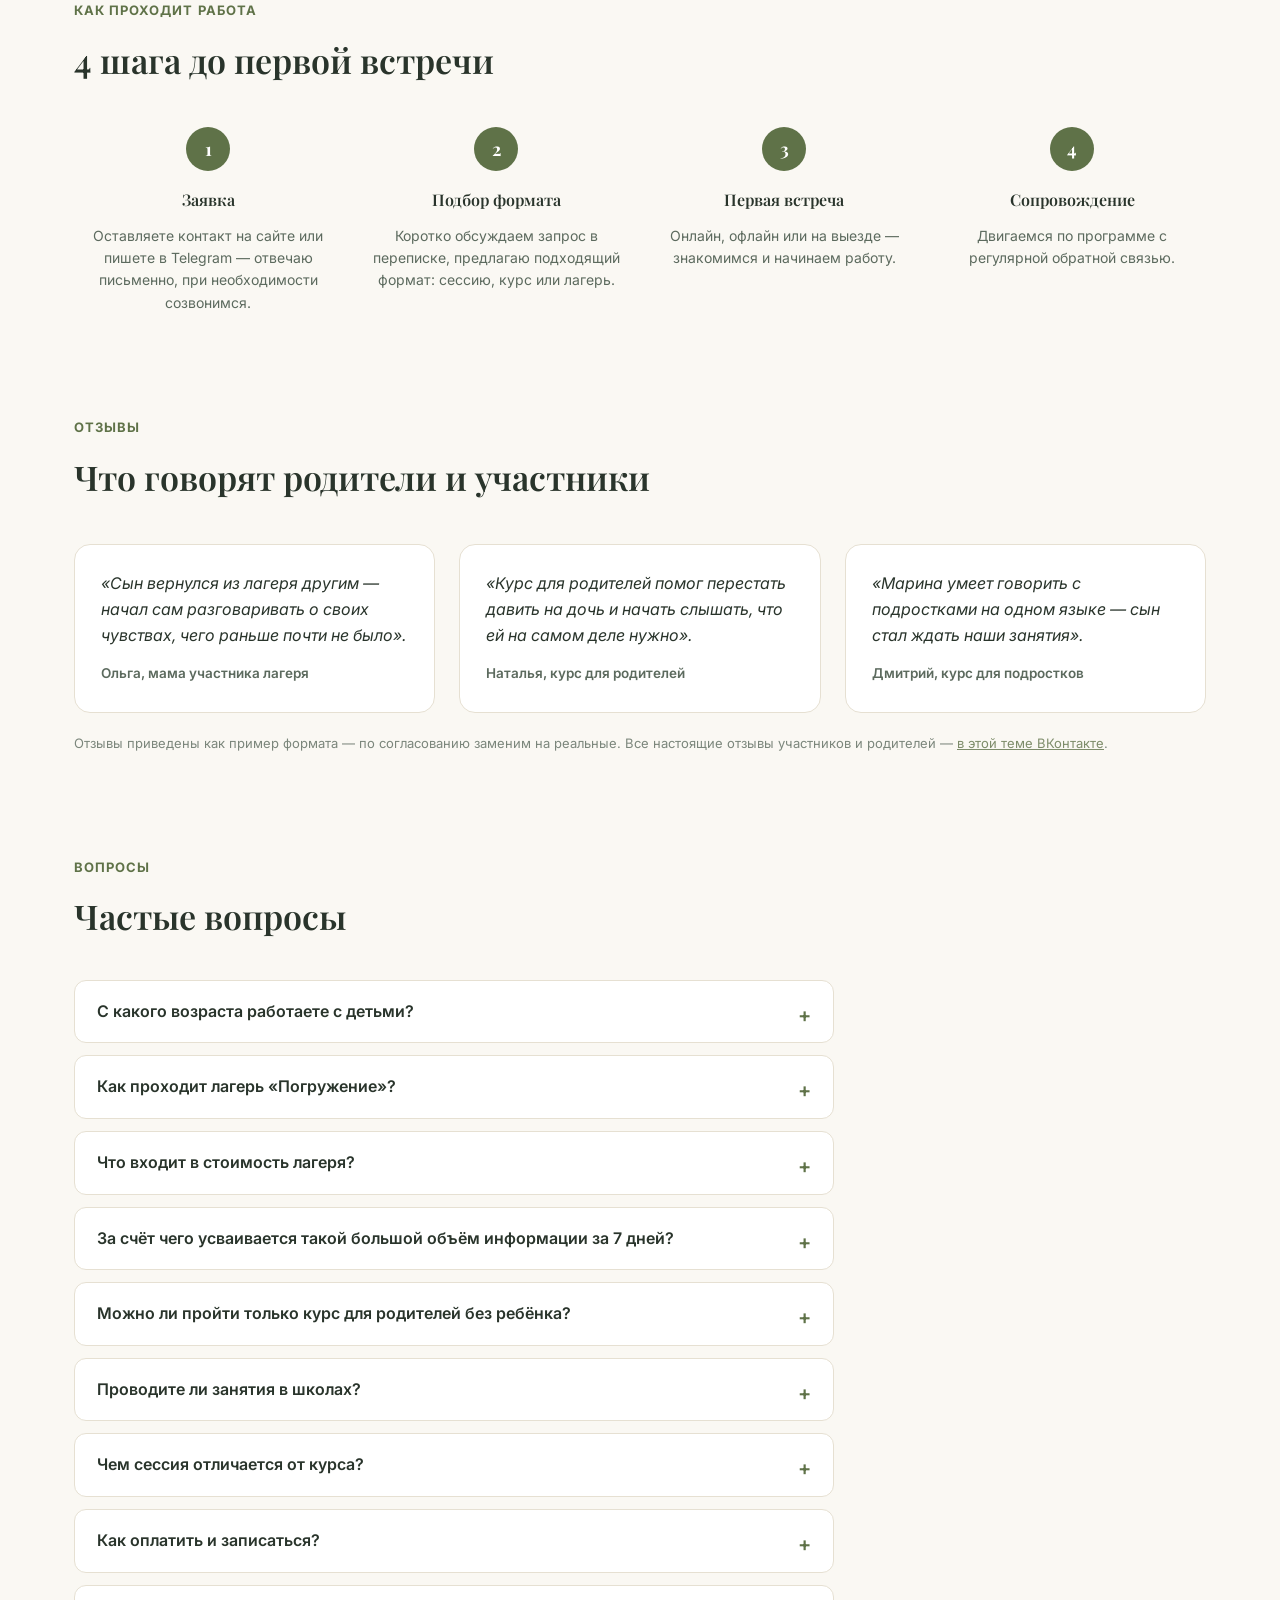
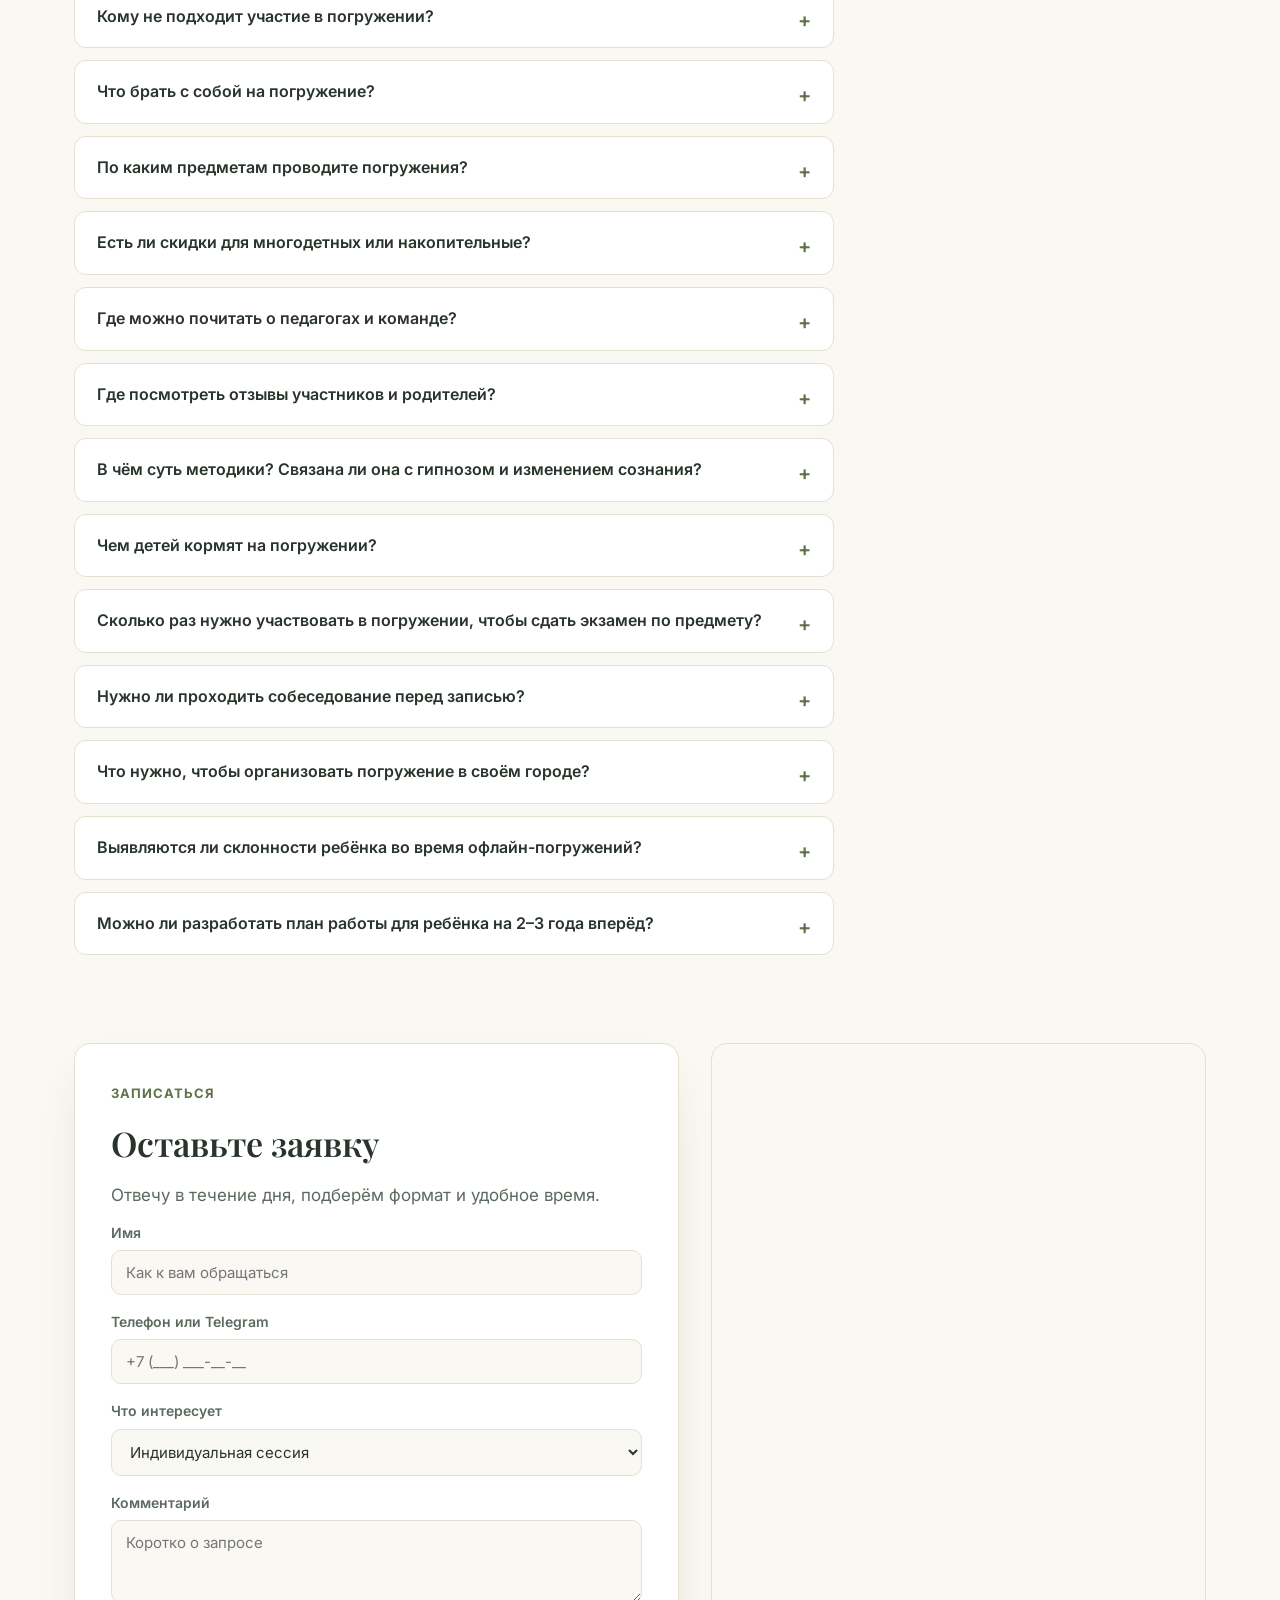
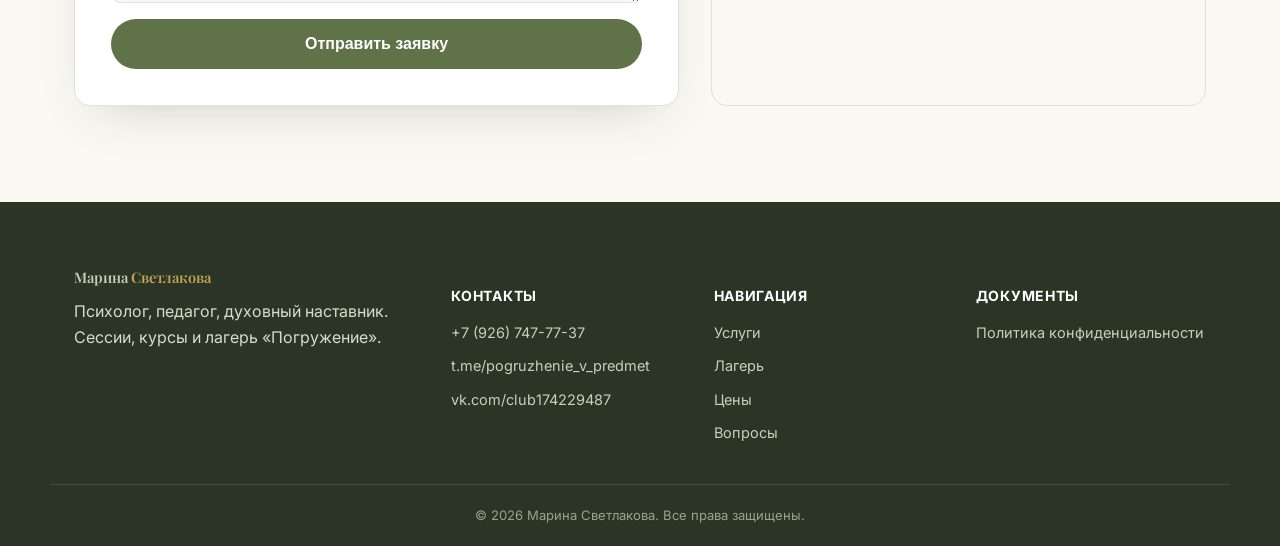
==== commit 901e461c: "Заменить телефон-заглушку на реальный номер клиентки Co-Authored-By: Claude Sonnet 5 <noreply@anthro" ====
--- a/index.html
+++ b/index.html
@@ -25,7 +25,7 @@
       <a href="#contacts">Контакты</a>
     </nav>
     <div class="header__actions">
-      <a href="tel:+79001234567" class="header__phone">+7 (900) 123-45-67</a>
+      <a href="tel:+79267477737" class="header__phone">+7 (926) 747-77-37</a>
       <a href="#form" class="btn btn--primary">Записаться</a>
       <button class="burger" id="burger" aria-label="Меню"><span></span><span></span><span></span></button>
     </div>
@@ -393,7 +393,7 @@
     </div>
     <div class="footer__col">
       <h4>Контакты</h4>
-      <a href="tel:+79001234567">+7 (900) 123-45-67</a>
+      <a href="tel:+79267477737">+7 (926) 747-77-37</a>
       <a href="https://t.me/pogruzhenie_v_predmet" target="_blank" rel="noopener">t.me/pogruzhenie_v_predmet</a>
       <a href="https://vk.com/club174229487" target="_blank" rel="noopener">vk.com/club174229487</a>
     </div>
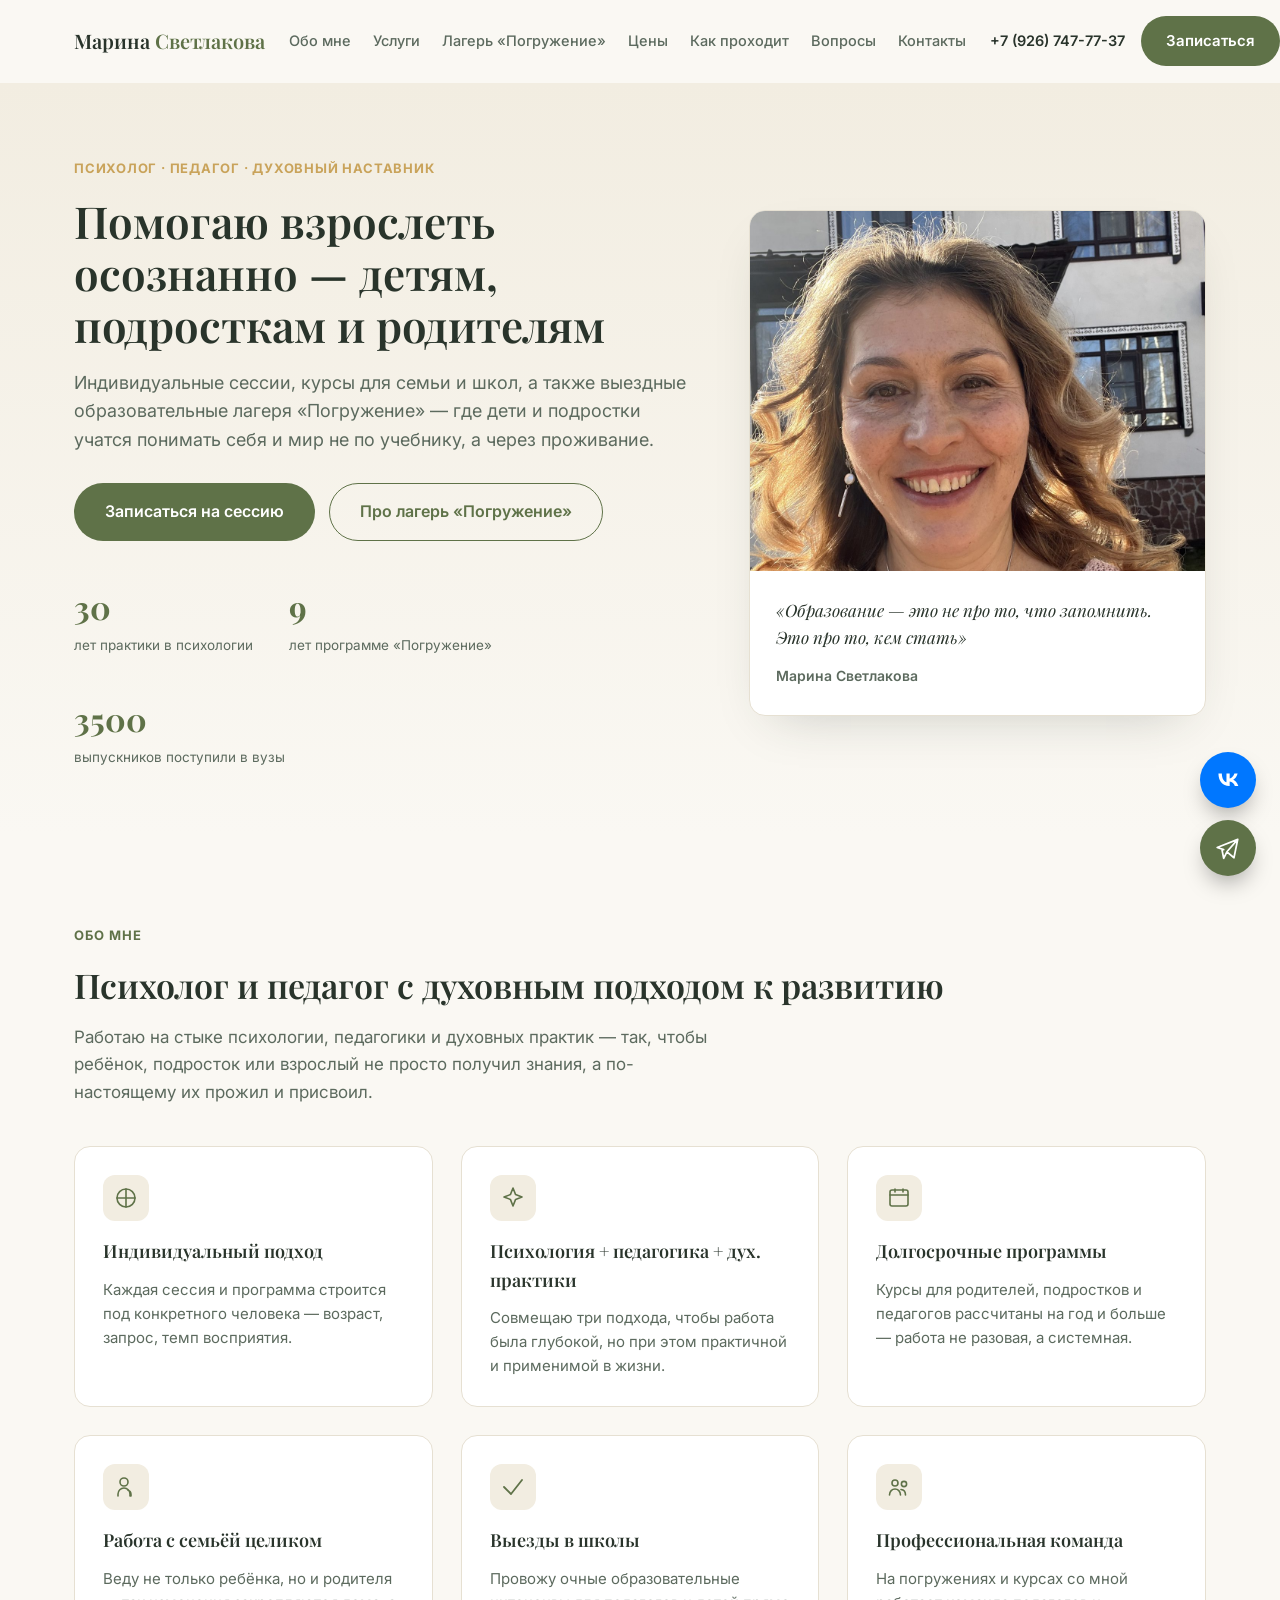
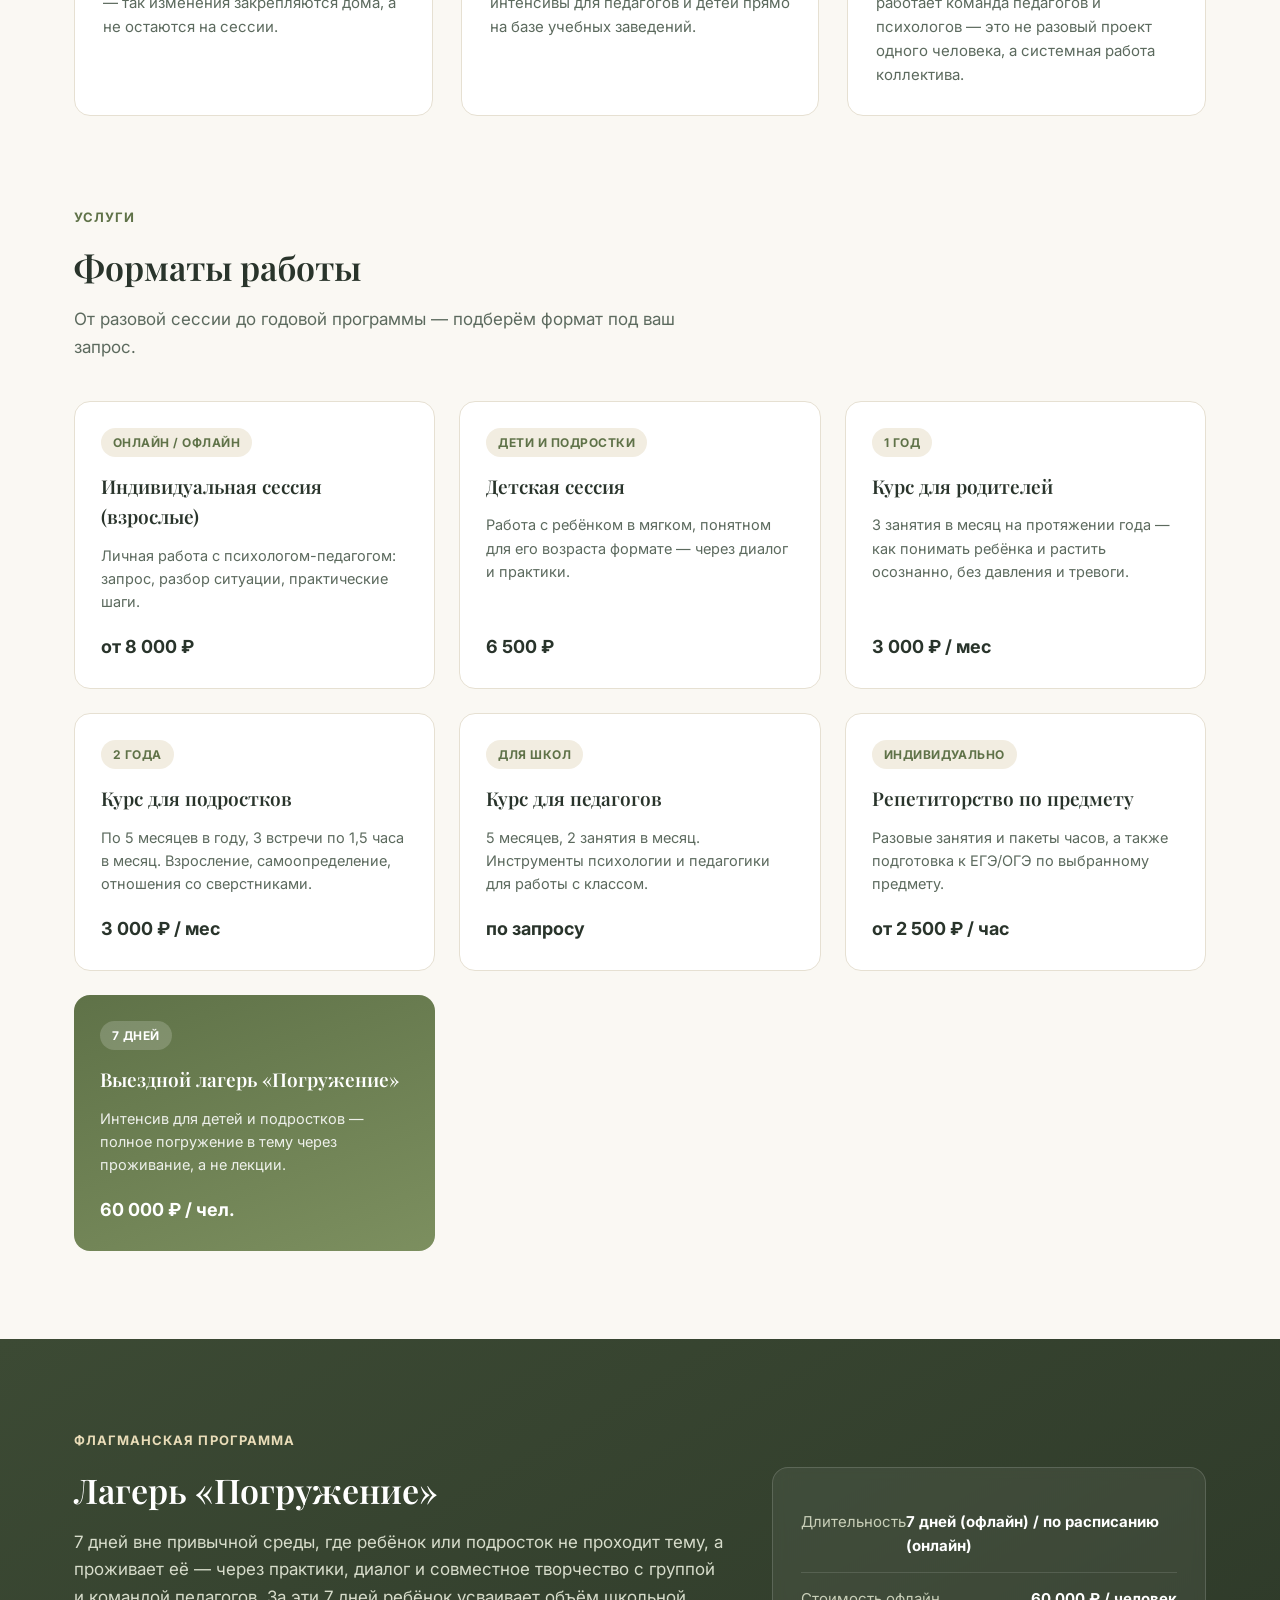
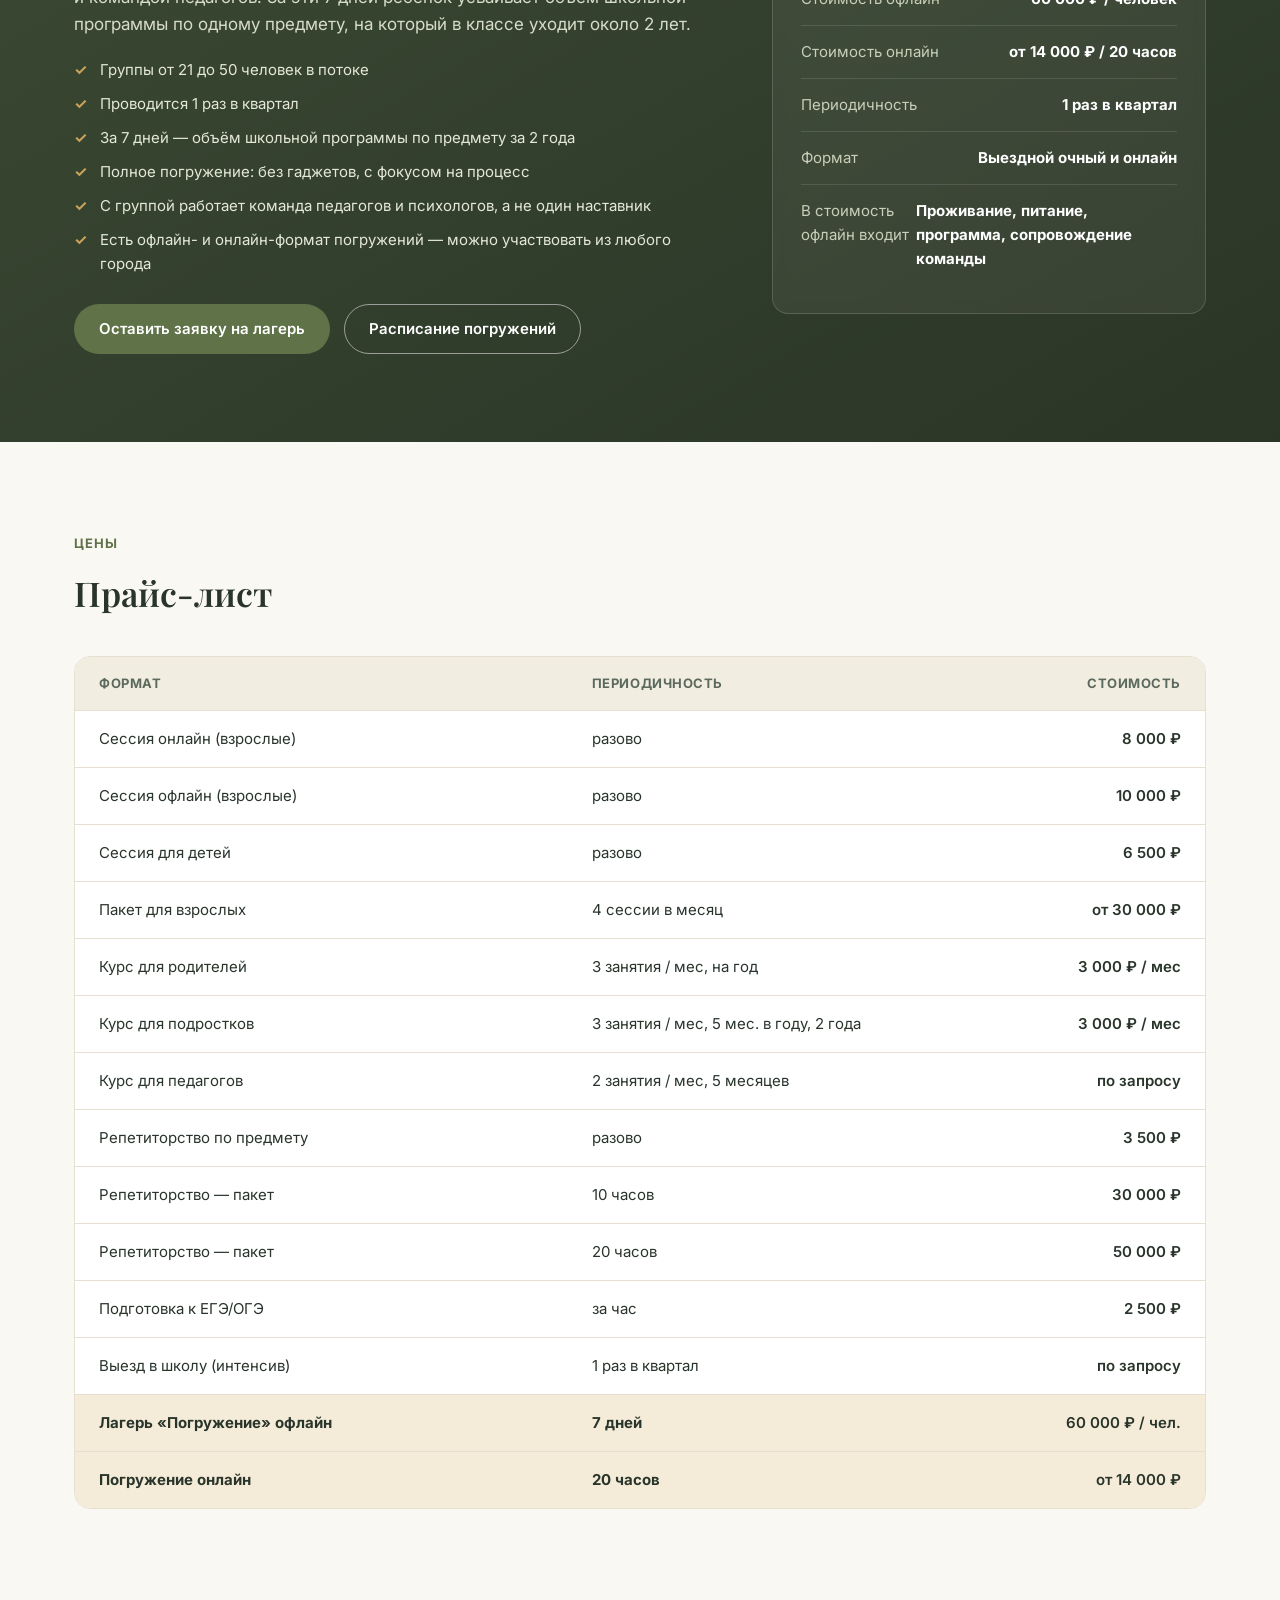
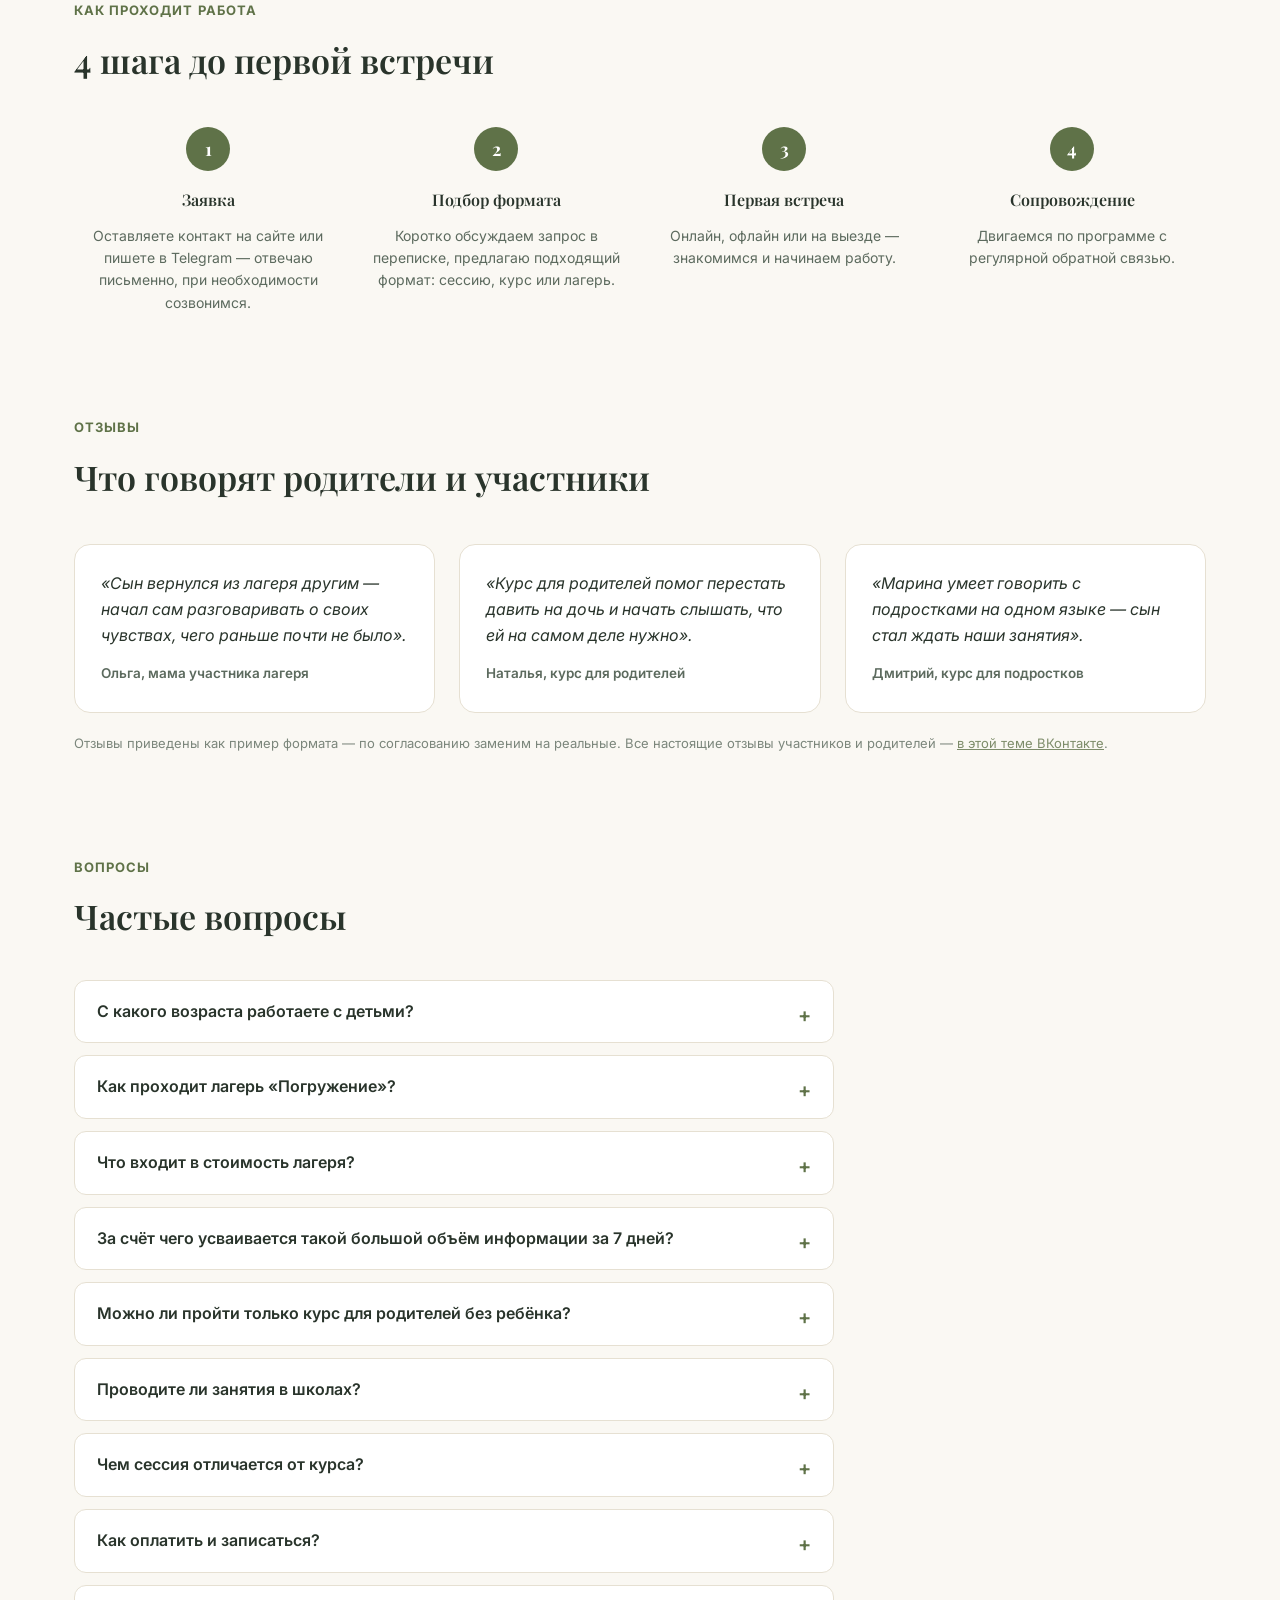
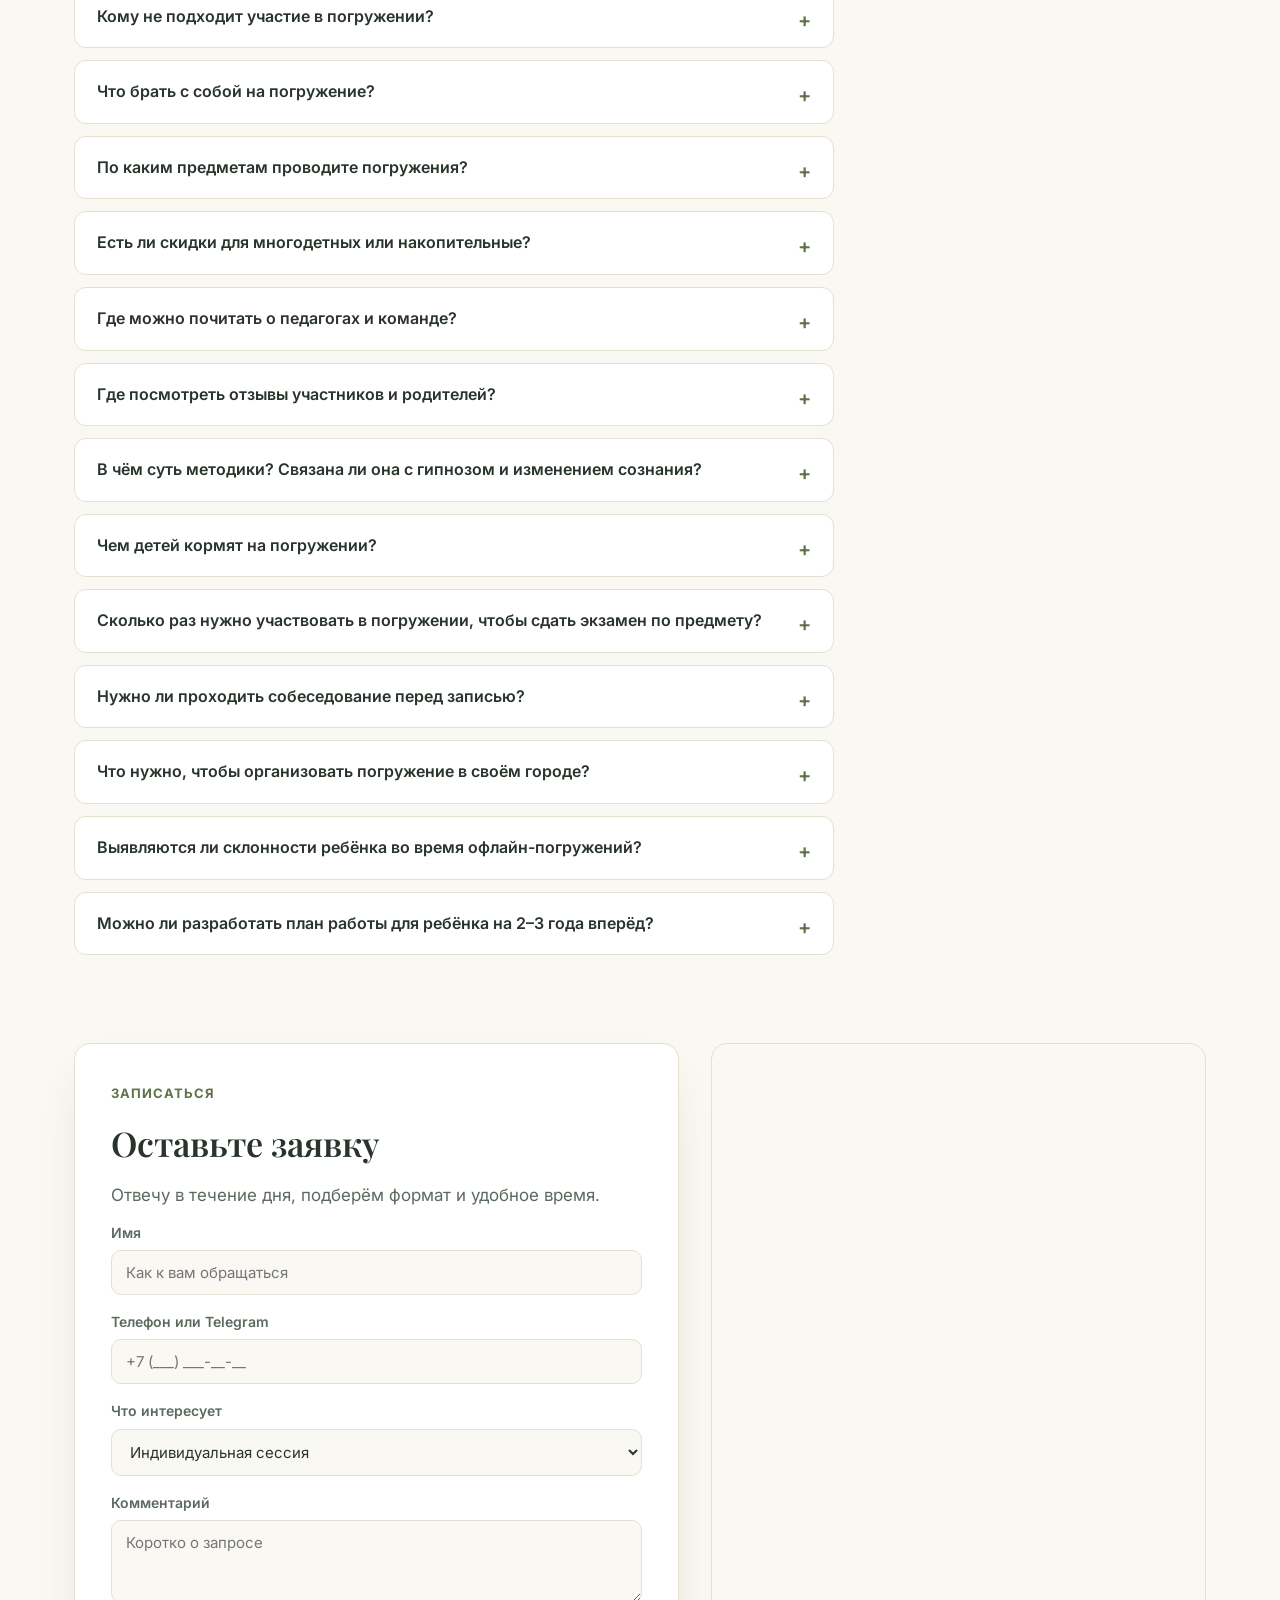
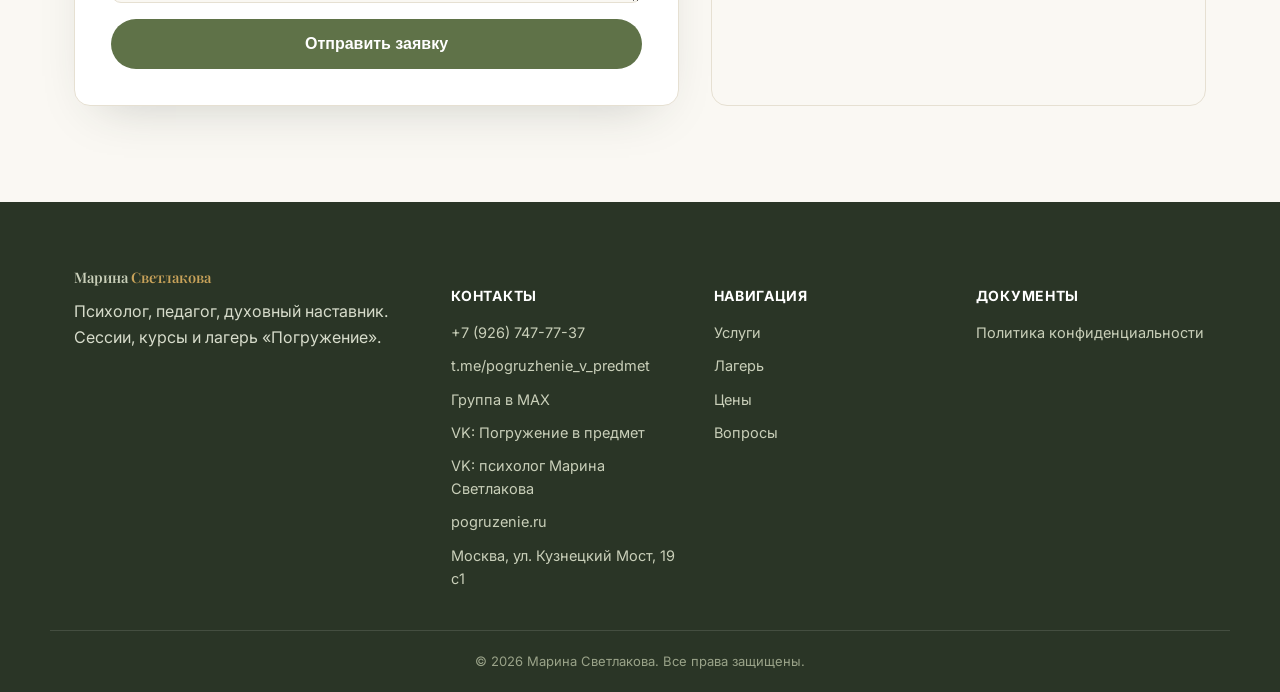
==== commit 8904d20a: "Адрес на карте и в футере, реальные ссылки (TG, MAX, VK, pogruzenie.ru), фото Марины в шапке Co-Auth" ====
--- a/index.html
+++ b/index.html
@@ -52,7 +52,7 @@
         </div>
       </div>
       <div class="hero__card">
-        <div class="hero__card-photo" aria-hidden="true">МС</div>
+        <img class="hero__card-photo" src="img/marina-1.jpg" alt="Марина Светлакова" width="1200" height="1600" fetchpriority="high">
         <div class="hero__card-body">
           <p class="hero__card-quote">«Образование — это не про то, что запомнить. Это про то, кем стать»</p>
           <span class="hero__card-name">Марина Светлакова</span>
@@ -377,7 +377,7 @@
       </div>
       <div class="map-card">
         <iframe
-          src="https://yandex.ru/map-widget/v1/?ll=37.617698%2C55.755864&z=10"
+          src="https://yandex.ru/map-widget/v1/?ll=37.622900%2C55.760800&z=16&pt=37.622900%2C55.760800%2Cpm2rdm" title="Кузнецкий Мост, 19 с1, Москва"
           width="100%" height="100%" frameborder="0" loading="lazy"></iframe>
       </div>
     </div>
@@ -395,7 +395,11 @@
       <h4>Контакты</h4>
       <a href="tel:+79267477737">+7 (926) 747-77-37</a>
       <a href="https://t.me/pogruzhenie_v_predmet" target="_blank" rel="noopener">t.me/pogruzhenie_v_predmet</a>
-      <a href="https://vk.com/club174229487" target="_blank" rel="noopener">vk.com/club174229487</a>
+      <a href="https://max.ru/join/lt-sApZUC-Tg4QEDw403uNGX-jkX1j35Gp-az20pD7M" target="_blank" rel="noopener">Группа в MAX</a>
+      <a href="https://vk.ru/pogrujenie_v_predmet" target="_blank" rel="noopener">VK: Погружение в предмет</a>
+      <a href="https://vk.ru/psychologistmk" target="_blank" rel="noopener">VK: психолог Марина Светлакова</a>
+      <a href="https://pogruzenie.ru/" target="_blank" rel="noopener">pogruzenie.ru</a>
+      <span class="footer__addr">Москва, ул. Кузнецкий Мост, 19 с1</span>
     </div>
     <div class="footer__col">
       <h4>Навигация</h4>
@@ -414,7 +418,7 @@
   </div>
 </footer>
 
-<a href="https://vk.com/club174229487" target="_blank" rel="noopener" class="fab fab--vk" aria-label="Группа ВКонтакте">
+<a href="https://vk.ru/pogrujenie_v_predmet" target="_blank" rel="noopener" class="fab fab--vk" aria-label="Группа ВКонтакте">
   <svg viewBox="0 0 24 24" fill="none"><path d="M13.16 17.5c-6.26 0-9.84-4.3-9.99-11.45h3.13c.1 5.29 2.44 7.53 4.29 8v-8h2.95v4.53c1.82-.2 3.73-2.28 4.38-4.53h2.95c-.5 2.78-2.58 4.86-4.05 5.71 1.47.7 3.84 2.51 4.74 5.74h-3.25c-.7-2.15-2.4-3.82-4.77-4.05v4.05h-.38z" fill="currentColor"/></svg>
 </a>
 <a href="https://t.me/pogruzhenie_v_predmet" target="_blank" rel="noopener" class="fab" aria-label="Написать в Telegram">
--- a/styles.css
+++ b/styles.css
@@ -84,11 +84,7 @@
   background: var(--clr-surface); border-radius: var(--radius); box-shadow: var(--shadow);
   overflow: hidden; border: 1px solid var(--clr-border);
 }
-.hero__card-photo {
-  height: 260px; display: flex; align-items: center; justify-content: center;
-  background: linear-gradient(135deg, var(--clr-accent), var(--clr-gold));
-  color: #fff; font-family: var(--font-head); font-size: 56px; font-weight: 700;
-}
+.hero__card-photo { display: block; width: 100%; height: 360px; object-fit: cover; object-position: center 25%; }
 .hero__card-body { padding: 26px; }
 .hero__card-quote { font-family: var(--font-head); font-style: italic; font-size: 17px; color: var(--clr-ink); }
 .hero__card-name { font-size: 14px; color: var(--clr-ink-soft); font-weight: 600; }
@@ -247,3 +243,5 @@
 @media (max-width: 380px) {
   .logo span { display: none; }
 }
+
+.footer__addr { color: #c9cfb9; font-size: 14.5px; }
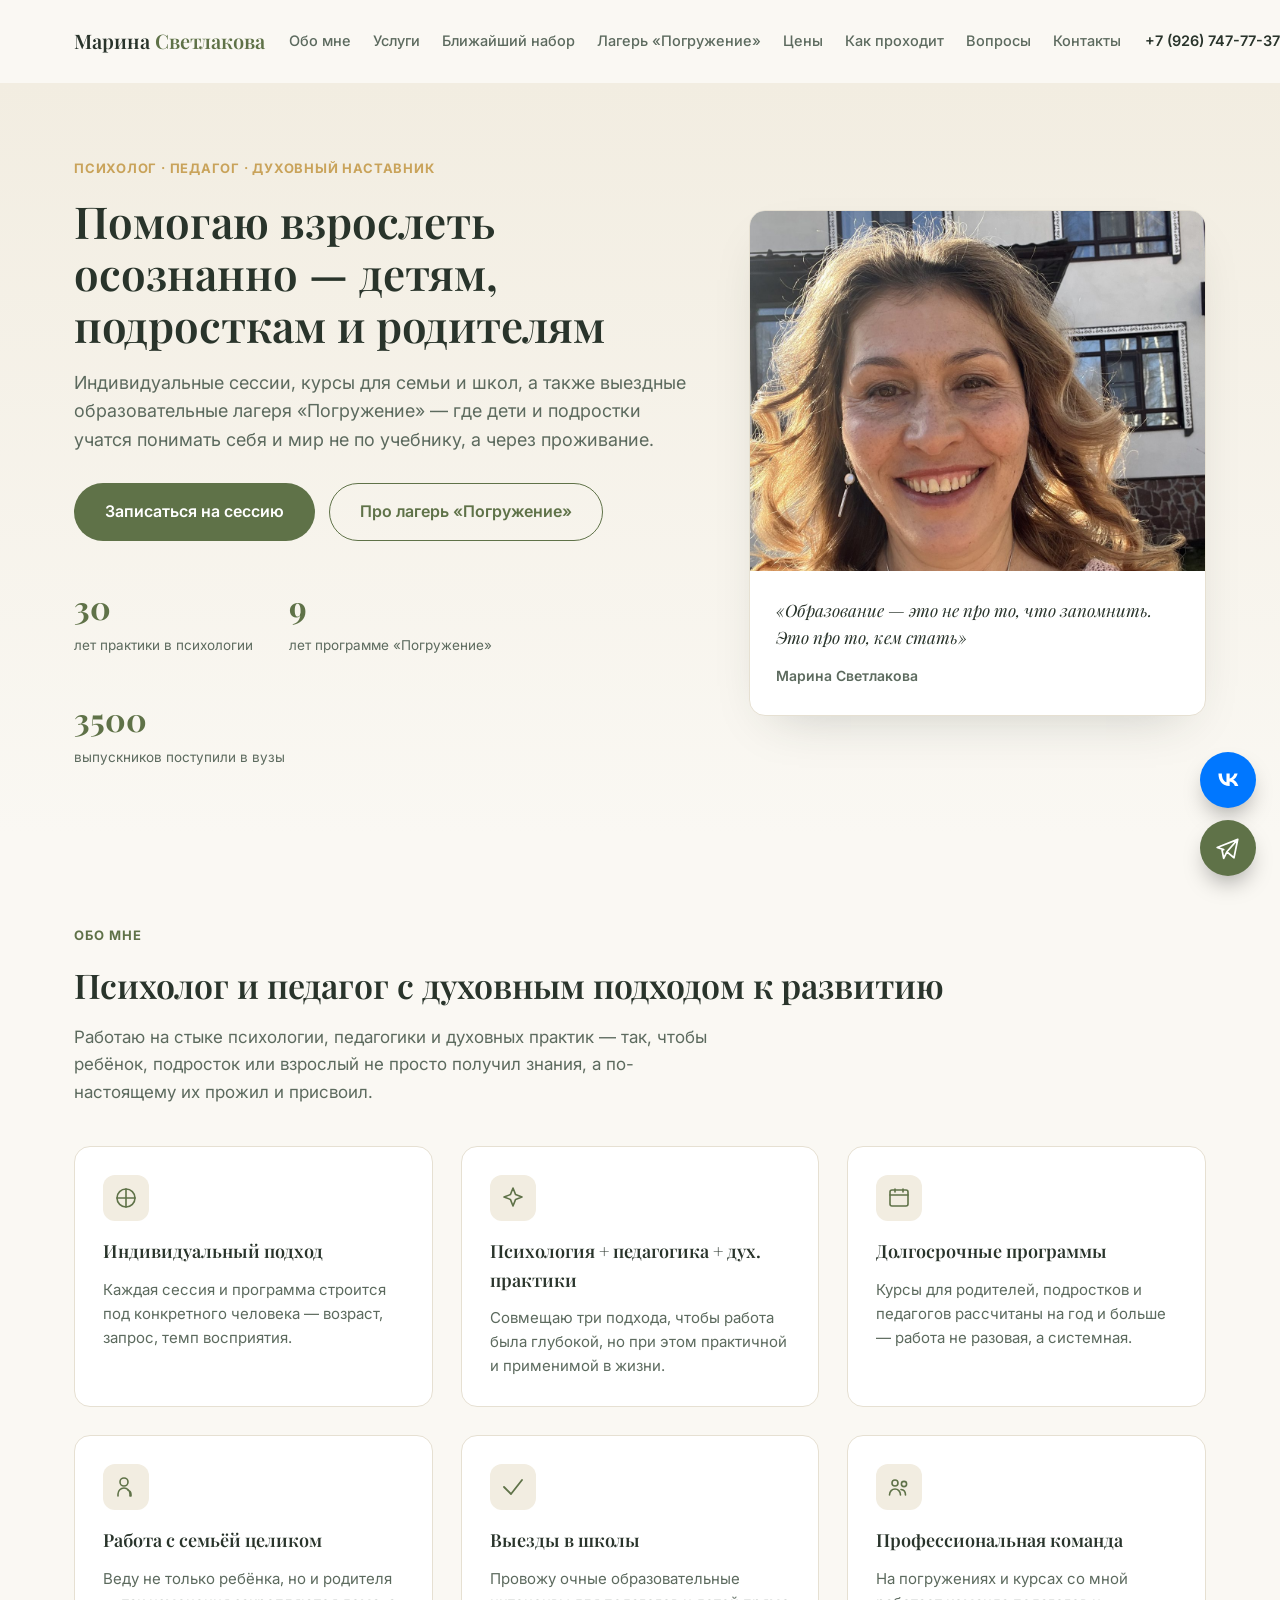
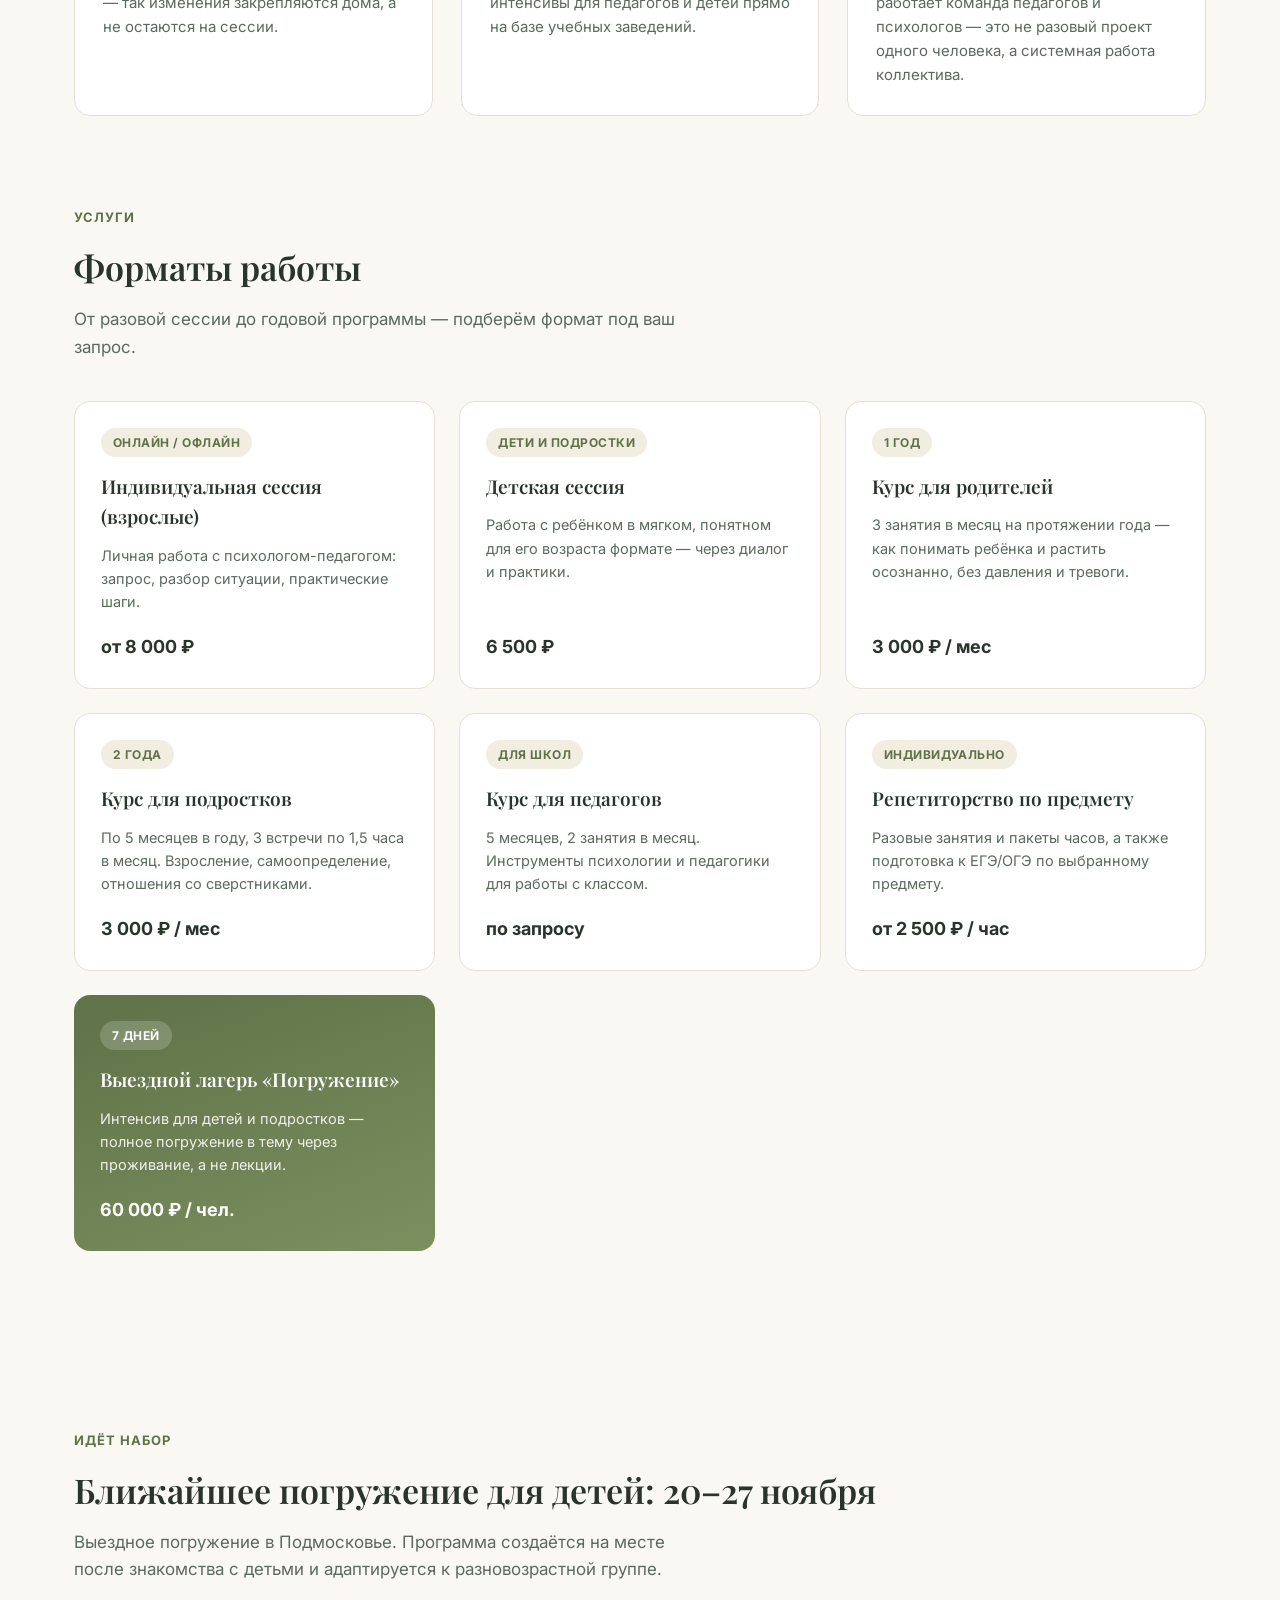
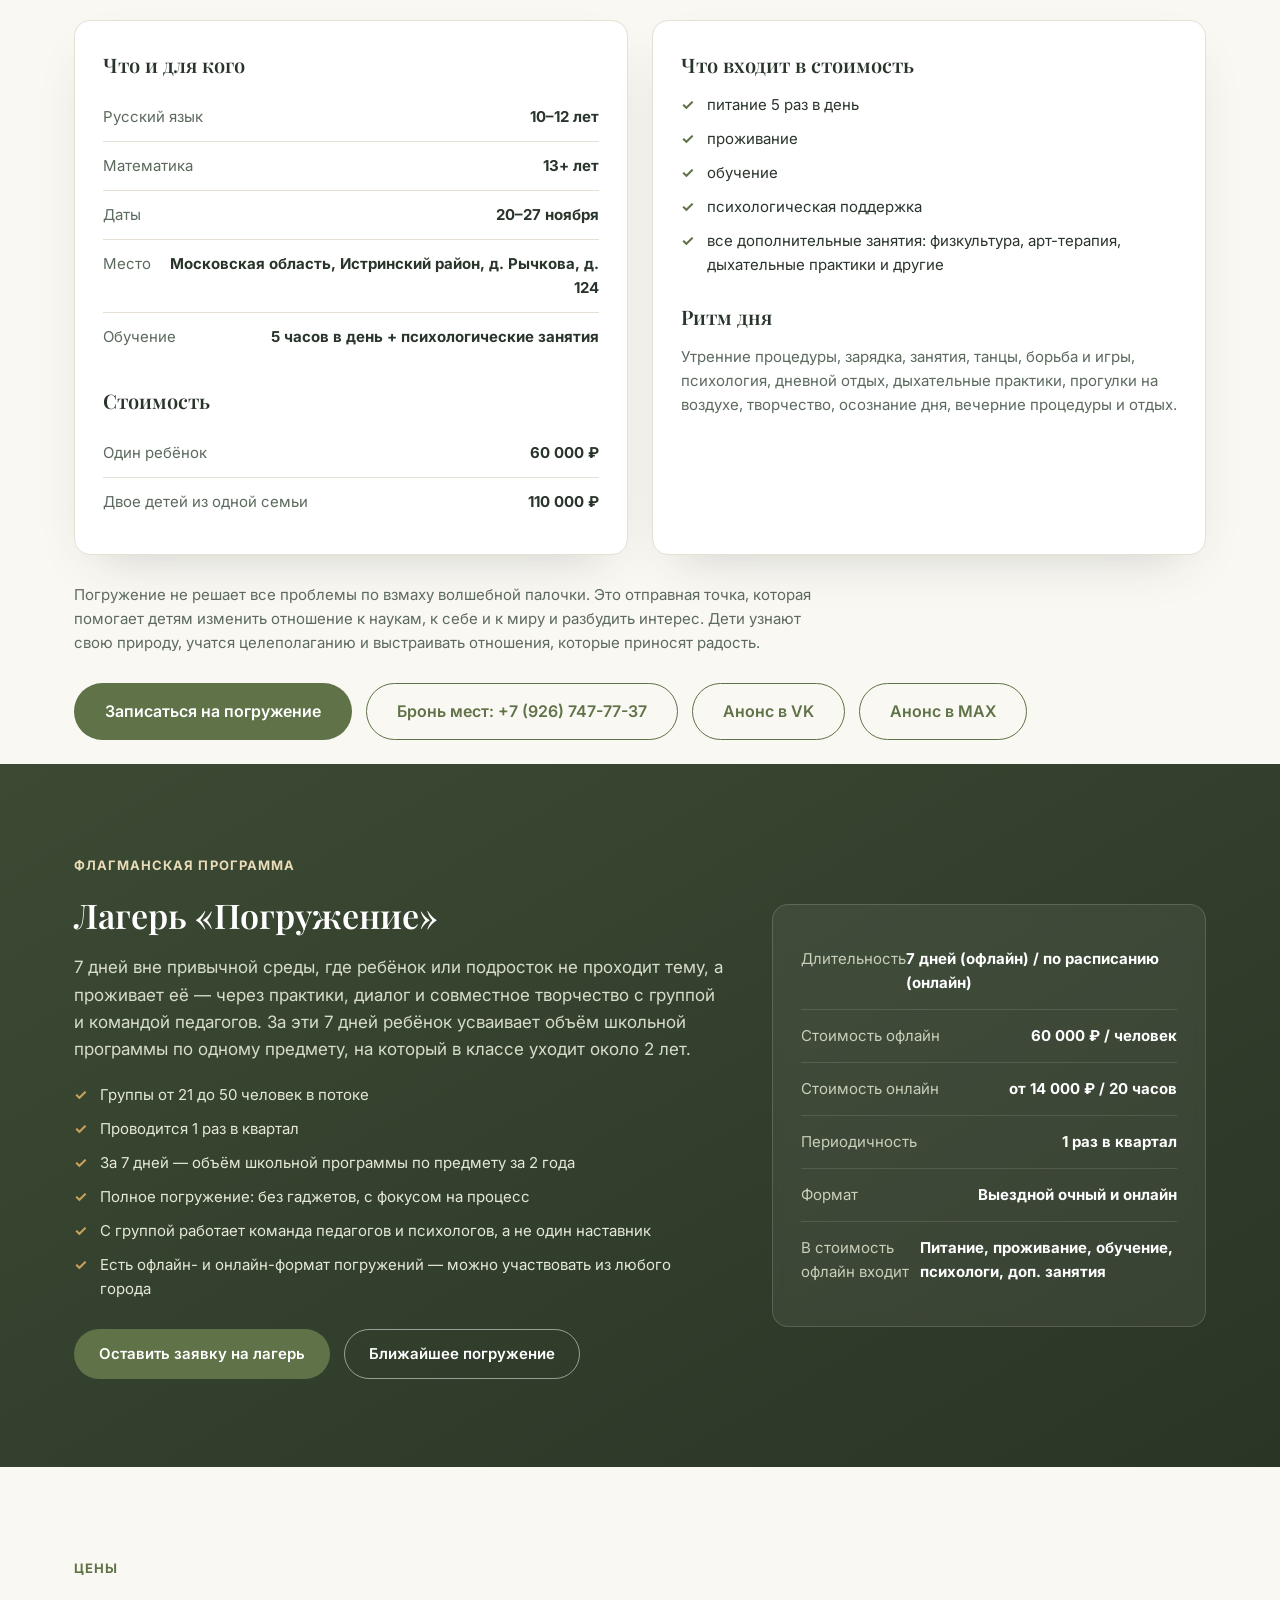
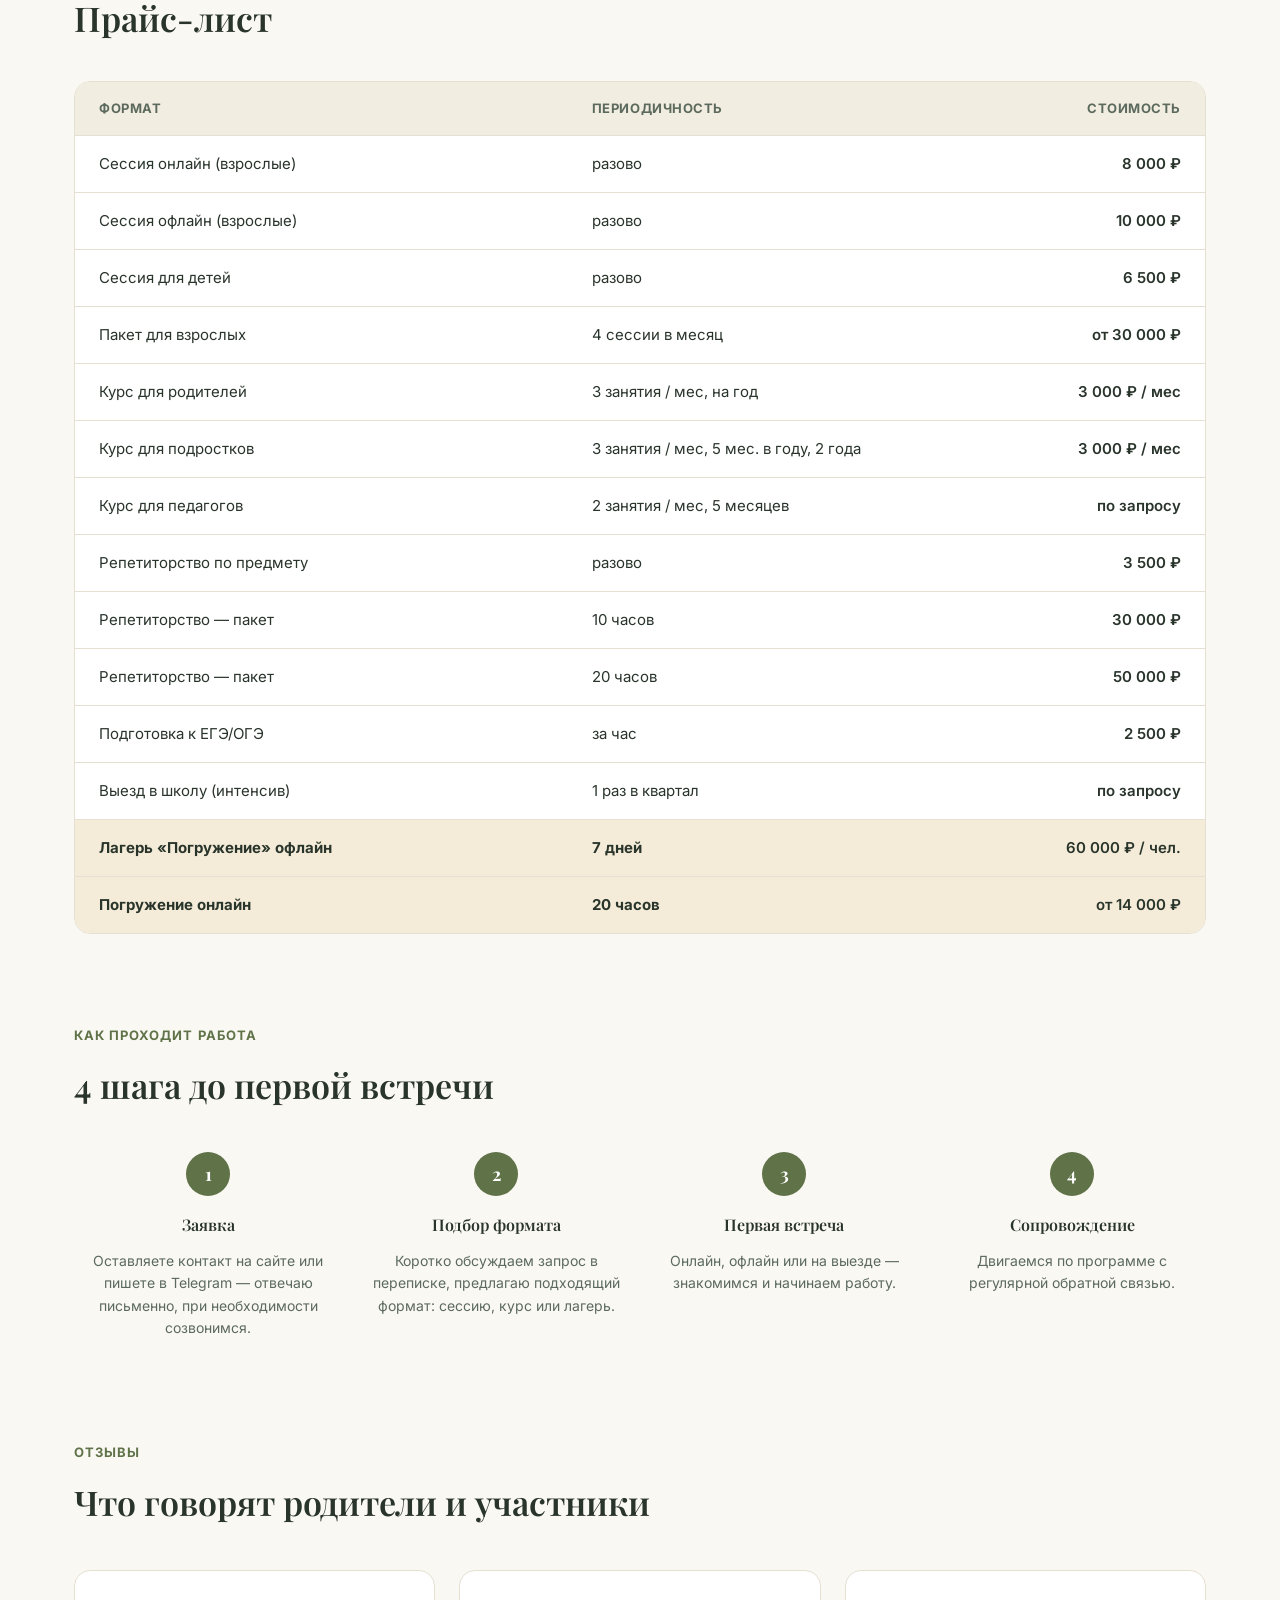
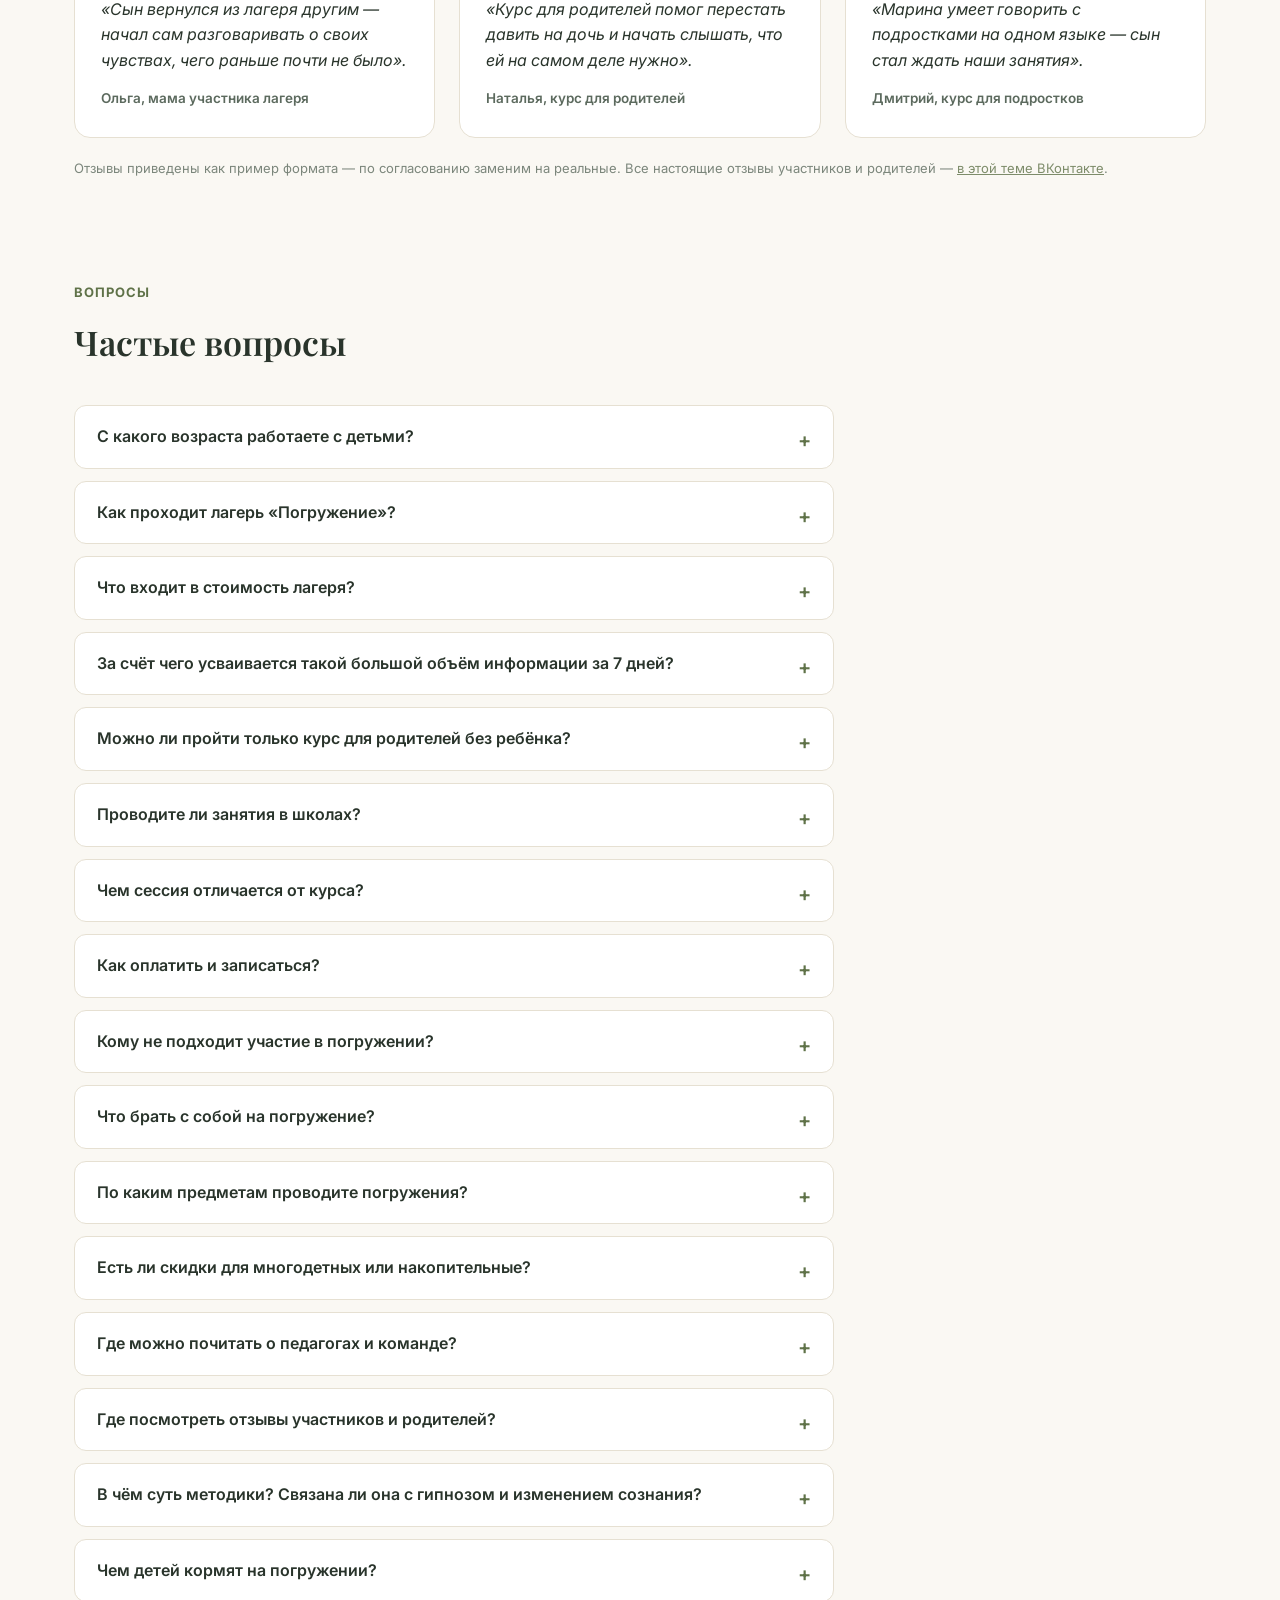
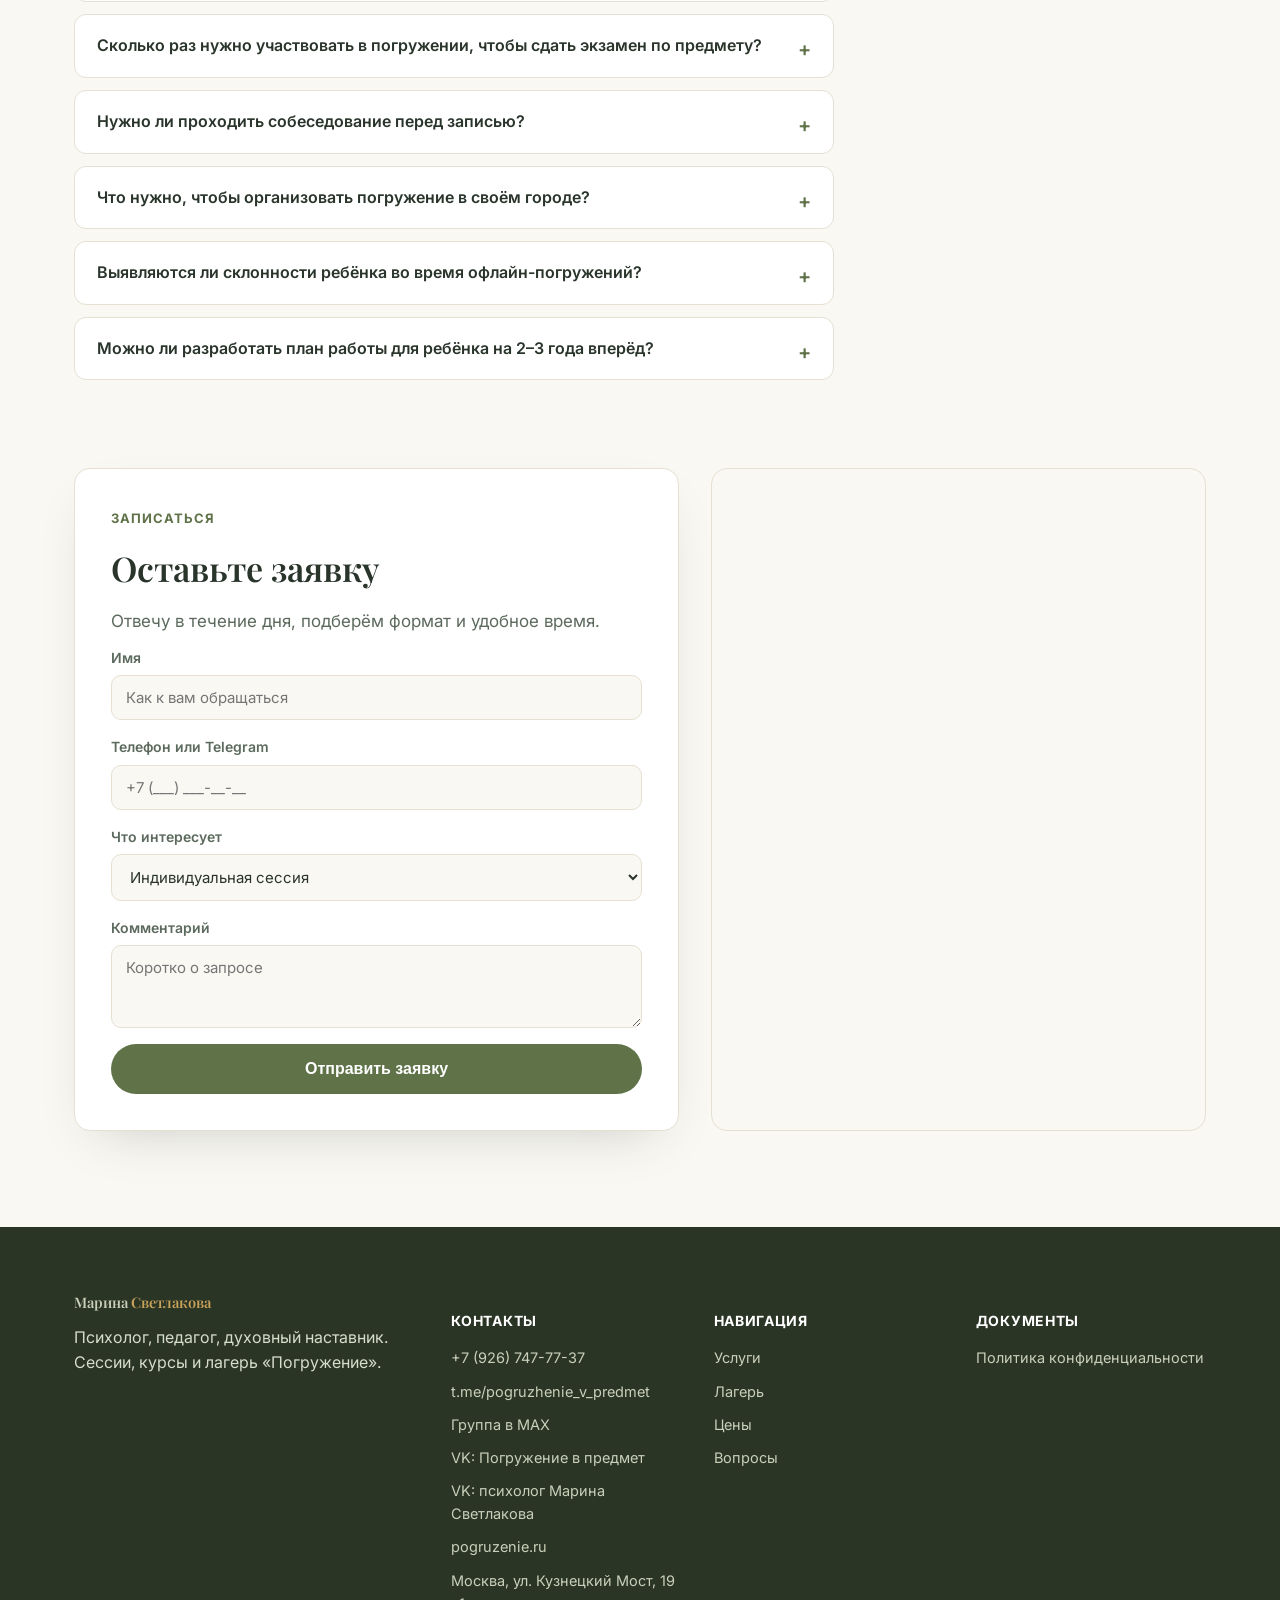
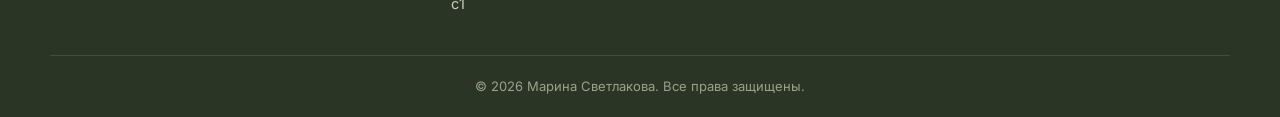
==== commit 99ecc8ce: "Блок «Ближайшее погружение 20–27 ноября», состав стоимости по данным клиентки Co-Authored-By: Claude" ====
--- a/index.html
+++ b/index.html
@@ -18,6 +18,7 @@
     <nav class="nav" id="nav">
       <a href="#about">Обо мне</a>
       <a href="#services">Услуги</a>
+      <a href="#next">Ближайший набор</a>
       <a href="#camp">Лагерь «Погружение»</a>
       <a href="#price">Цены</a>
       <a href="#process">Как проходит</a>
@@ -151,6 +152,51 @@
           <p>Интенсив для детей и подростков — полное погружение в тему через проживание, а не лекции.</p>
           <span class="service__price">60 000 ₽ / чел.</span>
         </div>
+      </div>
+    </div>
+  </section>
+
+  <!-- NEXT -->
+  <section class="next" id="next">
+    <div class="container">
+      <span class="section-tag">Идёт набор</span>
+      <h2>Ближайшее погружение для детей: 20–27 ноября</h2>
+      <p class="section-lead">Выездное погружение в Подмосковье. Программа создаётся на месте после знакомства с детьми и адаптируется к разновозрастной группе.</p>
+      <div class="next__grid">
+        <div class="next__card">
+          <h3>Что и для кого</h3>
+          <ul class="next__facts">
+            <li><span>Русский язык</span><strong>10–12 лет</strong></li>
+            <li><span>Математика</span><strong>13+ лет</strong></li>
+            <li><span>Даты</span><strong>20–27 ноября</strong></li>
+            <li><span>Место</span><strong>Московская область, Истринский район, д. Рычкова, д. 124</strong></li>
+            <li><span>Обучение</span><strong>5 часов в день + психологические занятия</strong></li>
+          </ul>
+          <h3>Стоимость</h3>
+          <ul class="next__facts">
+            <li><span>Один ребёнок</span><strong>60 000 ₽</strong></li>
+            <li><span>Двое детей из одной семьи</span><strong>110 000 ₽</strong></li>
+          </ul>
+        </div>
+        <div class="next__card">
+          <h3>Что входит в стоимость</h3>
+          <ul class="next__list">
+            <li>питание 5 раз в день</li>
+            <li>проживание</li>
+            <li>обучение</li>
+            <li>психологическая поддержка</li>
+            <li>все дополнительные занятия: физкультура, арт-терапия, дыхательные практики и другие</li>
+          </ul>
+          <h3>Ритм дня</h3>
+          <p class="next__rhythm">Утренние процедуры, зарядка, занятия, танцы, борьба и игры, психология, дневной отдых, дыхательные практики, прогулки на воздухе, творчество, осознание дня, вечерние процедуры и отдых.</p>
+        </div>
+      </div>
+      <p class="next__note">Погружение не решает все проблемы по взмаху волшебной палочки. Это отправная точка, которая помогает детям изменить отношение к наукам, к себе и к миру и разбудить интерес. Дети узнают свою природу, учатся целеполаганию и выстраивать отношения, которые приносят радость.</p>
+      <div class="next__cta">
+        <a href="#form" class="btn btn--primary btn--lg">Записаться на погружение</a>
+        <a href="tel:+79267477737" class="btn btn--ghost btn--lg">Бронь мест: +7 (926) 747-77-37</a>
+        <a href="https://vk.ru/wall-174229487_1264" target="_blank" rel="noopener" class="btn btn--ghost btn--lg">Анонс в VK</a>
+        <a href="https://max.ru/c/-71460543806780/AaG2XyRuCi0" target="_blank" rel="noopener" class="btn btn--ghost btn--lg">Анонс в MAX</a>
       </div>
     </div>
   </section>
@@ -172,7 +218,7 @@
         </ul>
         <div class="camp__cta">
           <a href="#form" class="btn btn--primary">Оставить заявку на лагерь</a>
-          <a href="https://t.me/pogruzhenie_v_predmet" target="_blank" rel="noopener" class="btn btn--ghost">Расписание погружений</a>
+          <a href="#next" class="btn btn--ghost">Ближайшее погружение</a>
         </div>
       </div>
       <div class="camp__card">
@@ -181,7 +227,7 @@
         <div class="camp__card-row"><span>Стоимость онлайн</span><strong>от 14 000 ₽ / 20 часов</strong></div>
         <div class="camp__card-row"><span>Периодичность</span><strong>1 раз в квартал</strong></div>
         <div class="camp__card-row"><span>Формат</span><strong>Выездной очный и онлайн</strong></div>
-        <div class="camp__card-row"><span>В стоимость офлайн входит</span><strong>Проживание, питание, программа, сопровождение команды</strong></div>
+        <div class="camp__card-row"><span>В стоимость офлайн входит</span><strong>Питание, проживание, обучение, психологи, доп. занятия</strong></div>
       </div>
     </div>
   </section>
@@ -264,7 +310,7 @@
         </details>
         <details class="faq__item">
           <summary>Что входит в стоимость лагеря?</summary>
-          <p>В стоимость офлайн-погружения (60 000 ₽) входят проживание, питание (домашняя вегетарианская кухня), сама программа по предмету и сопровождение команды педагогов и психолога на протяжении всей смены. Онлайн-погружение (от 14 000 ₽ за 20 часов) включает только программу и сопровождение.</p>
+          <p>В стоимость офлайн-погружения (60 000 ₽) входят питание (домашняя вегетарианская кухня), проживание, обучение, психологическая поддержка и все дополнительные занятия: физкультура, арт-терапия, дыхательные практики и другие. Онлайн-погружение (от 14 000 ₽ за 20 часов) включает только программу и сопровождение.</p>
         </details>
         <details class="faq__item">
           <summary>За счёт чего усваивается такой большой объём информации за 7 дней?</summary>
--- a/styles.css
+++ b/styles.css
@@ -245,3 +245,23 @@
 }
 
 .footer__addr { color: #c9cfb9; font-size: 14.5px; }
+
+/* NEXT */
+.next { padding: 88px 0 24px; }
+.next h2 { font-size: 34px; }
+.next__grid { display: grid; grid-template-columns: 1fr 1fr; gap: 24px; margin-top: 36px; }
+.next__card { background: var(--clr-surface); border: 1px solid var(--clr-border); border-radius: var(--radius); padding: 28px; box-shadow: var(--shadow); }
+.next__card h3 { font-size: 20px; margin: 0 0 12px; }
+.next__card h3:not(:first-child) { margin-top: 24px; }
+.next__facts { display: flex; flex-direction: column; }
+.next__facts li { display: flex; justify-content: space-between; gap: 16px; padding: 12px 0; border-bottom: 1px solid var(--clr-border); font-size: 15px; }
+.next__facts li:last-child { border-bottom: none; }
+.next__facts span { color: var(--clr-ink-soft); }
+.next__facts strong { text-align: right; }
+.next__list { display: flex; flex-direction: column; gap: 10px; }
+.next__list li { padding-left: 26px; position: relative; font-size: 15px; }
+.next__list li::before { content: '✓'; position: absolute; left: 0; color: var(--clr-accent-dark); font-weight: 700; }
+.next__rhythm { font-size: 15px; color: var(--clr-ink-soft); }
+.next__note { max-width: 760px; margin-top: 28px; color: var(--clr-ink-soft); font-size: 15px; }
+.next__cta { display: flex; flex-wrap: wrap; gap: 14px; margin-top: 28px; }
+@media (max-width: 900px) { .next__grid { grid-template-columns: 1fr; } }
